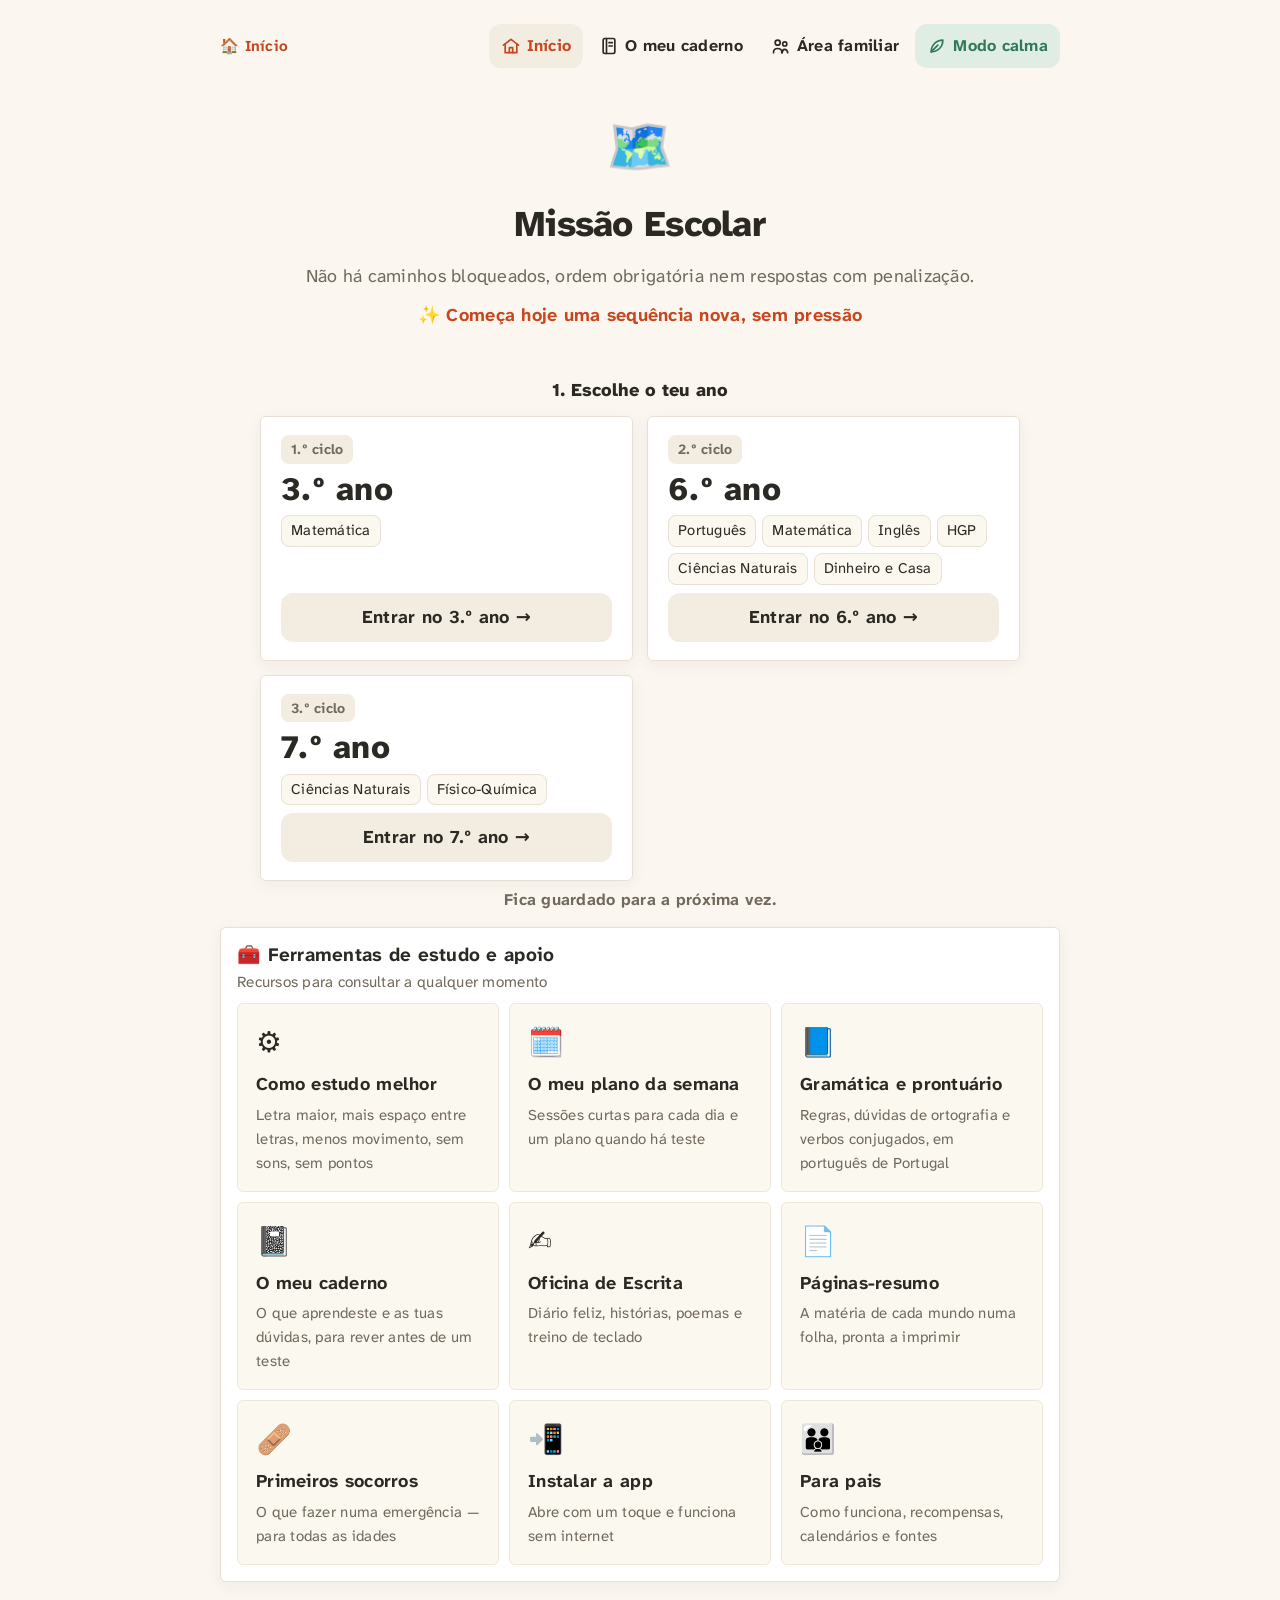
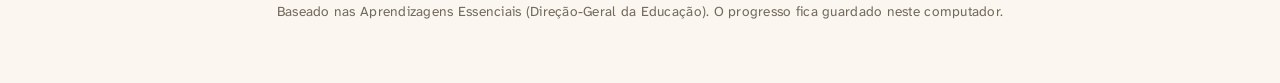
==== index.html @ f5c56372 "3.o ano: Matematica com 9 mundos (por tema, com as fichas do caderno) e a missao guiada Partes iguai" ====
<!doctype html>
<html lang="pt-PT">
<head>
<meta charset="utf-8">
<meta name="viewport" content="width=device-width,initial-scale=1,viewport-fit=cover">
<title>Missão Escolar</title>
<link rel="stylesheet" href="style.css?v=20261025-2128">
<link rel="manifest" href="manifest.webmanifest">
<meta name="theme-color" content="#C7461F">
<link rel="icon" href="icon.svg" type="image/svg+xml">
<link rel="icon" href="favicon-32.png" sizes="32x32" type="image/png">
<link rel="apple-touch-icon" href="apple-touch-icon.png">
<script src="prefs.js?v=20261025-2128"></script>
<script src="navegacao.js?v=20261025-2128"></script>
</head>
<body>

<div class="page">
  <div class="topbar">
    <p class="crumbs"><a href="index.html">🏠 Início</a></p>
    <nav class="top-nav" aria-label="Atalhos"><a href="caderno.html">📓 <span>O meu caderno</span></a><a href="pais.html">👪 <span>Área familiar</span></a><button type="button" class="top-calma" data-calma>🧘 <span>Modo calma</span></button></nav>
  </div>
  <header class="home-hero">
    <div class="home-logo" aria-hidden="true">🗺️</div>
    <h1>Missão Escolar</h1>
    <p>Não há caminhos bloqueados, ordem obrigatória nem respostas com penalização.</p>
    <p class="home-streak" id="home-streak"></p>
  </header>

  <!-- one screen at a time: home.js shows 1, 2 or 3 -->
  <div class="home-crumbs" id="home-crumbs" hidden></div>

  <section class="home-screen" data-screen="1">
    <a class="home-resume" id="home-resume" hidden></a>
    <h2 class="home-step">1. Escolhe o teu ano</h2>
    <div class="year-pick" id="year-pick"></div>
  </section>

  <section class="home-screen" data-screen="2" hidden>
    <h2 class="home-step">2. O que queres fazer agora?</h2>
    <div class="intent-grid" id="intent-grid" role="group" aria-label="O que queres fazer agora?"></div>
  </section>

  <section class="home-screen" data-screen="3" hidden>
    <div class="home-step-row">
      <h2 class="home-step">3. Escolhe a disciplina</h2>
      <button type="button" class="link-btn" id="show-soon" aria-expanded="false">Ver o que está em construção</button>
    </div>
    <div class="subject-grid" id="subject-grid"></div>
    <p class="soon-years" id="soon-years" hidden></p>
  </section>

  <section class="home-tools" id="home-tools">
    <details class="tools-fold" open><summary><span>🧰 Ferramentas de estudo e apoio</span><small>Recursos para consultar a qualquer momento</small></summary><div class="tools-grid">
    <button type="button" class="tool-card" onclick="MissaoPrefs.abrir()"><span aria-hidden="true">⚙️</span><b>Como estudo melhor</b><small>Letra maior, mais espaço entre letras, menos movimento, sem sons, sem pontos</small></button>
    <a class="tool-card" href="planeador.html"><span aria-hidden="true">🗓️</span><b>O meu plano da semana</b><small>Sessões curtas para cada dia e um plano quando há teste</small></a>
    <a class="tool-card" href="gramatica.html"><span aria-hidden="true">📘</span><b>Gramática e prontuário</b><small>Regras, dúvidas de ortografia e verbos conjugados, em português de Portugal</small></a>
    <a class="tool-card" href="caderno.html"><span aria-hidden="true">📓</span><b>O meu caderno</b><small>O que aprendeste e as tuas dúvidas, para rever antes de um teste</small></a>
    <a class="tool-card" href="escrita.html"><span aria-hidden="true">✍️</span><b>Oficina de Escrita</b><small>Diário feliz, histórias, poemas e treino de teclado</small></a>
    <a class="tool-card" href="resumo.html"><span aria-hidden="true">📄</span><b>Páginas-resumo</b><small>A matéria de cada mundo numa folha, pronta a imprimir</small></a>
    <a class="tool-card" href="6ano.html#cn/c9"><span aria-hidden="true">🩹</span><b>Primeiros socorros</b><small>O que fazer numa emergência — para todas as idades</small></a>
    <button type="button" class="tool-card" onclick="MissaoPrefs.instalar()"><span aria-hidden="true">📲</span><b>Instalar a app</b><small>Abre com um toque e funciona sem internet</small></button>
    <a class="tool-card" href="pais.html"><span aria-hidden="true">👪</span><b>Para pais</b><small>Como funciona, recompensas, calendários e fontes</small></a>
  </div></details>
  </section>

  <footer class="source">Baseado nas Aprendizagens Essenciais (Direção-Geral da Educação). O progresso fica guardado neste computador.</footer>
</div>

<script src="armazem.js?v=20261025-2128"></script>
<script src="data/portugues.js?v=20261025-2128"></script>
<script src="data/hgp.js?v=20261025-2128"></script>
<script src="data/matematica.js?v=20261025-2128"></script>
<script src="data/cn.js?v=20261025-2128"></script>
<script src="data/ingles.js?v=20261025-2128"></script>
<script src="data/financas.js?v=20261025-2128"></script>
<script src="data/cn7.js?v=20261025-2128"></script>
<script src="data/fq7.js?v=20261025-2128"></script>
<script src="data/matematica3.js?v=20261025-2128"></script>
<script src="shared.js?v=20261025-2128"></script>
<script src="animacoes.js?v=20261025-2128"></script>
<script src="animacoes-matematica.js?v=20261025-2128"></script>
<script src="animacoes-ciencias.js?v=20261025-2128"></script>
<script src="animacoes-ciencias-2.js?v=20261025-2128"></script>
<script src="animacoes-socorros.js?v=20261025-2128"></script>
<script src="animacoes-geologia.js?v=20261025-2128"></script>
<script src="animacoes-hgp-pt-ing.js?v=20261025-2128"></script>
<script src="animacoes-financas.js?v=20261025-2128"></script>
<script src="home.js?v=20261025-2128"></script>

</body>
</html>
---- style.css ----
@import url('https://fonts.googleapis.com/css2?family=Atkinson+Hyperlegible+Next:ital,wght@0,400;0,600;0,700;0,800;1,400&family=Lexend:wght@500;600;700;800&family=Atkinson+Hyperlegible:wght@400;700&display=swap');

  :root{
    --bg:#FBF7F0;
    --surface:#FFFFFF;
    --surface-2:#F2ECE1;
    --paper:#FBF8F0;
    --text:#2B2924;
    --text-muted:#71695C;
    --border:#E8E0D5;
    --border-soft:#EFE8DA;
    --shadow: 0 4px 16px rgba(45,40,37,0.05);
    --accent:#C7461F;
    /* one typeface for text and titles (calmer page): Atkinson Hyperlegible Next, Braille Institute */
    --f-tex:"Atkinson Hyperlegible Next", "Atkinson Hyperlegible", system-ui, sans-serif;
    --f-tit:"Atkinson Hyperlegible Next", "Atkinson Hyperlegible", system-ui, sans-serif;

    --m1:#A9762E; --m1-bg:#F7EFDD; --m1-bg-solid:#F1E4C7;
    --m2:#9A3B3B; --m2-bg:#F6E4E1; --m2-bg-solid:#EFD2CC;
    --m3:#2F63A0; --m3-bg:#E7F0F9; --m3-bg-solid:#DCE9F6;
    --m4:#2E7A56; --m4-bg:#E4F2EA; --m4-bg-solid:#D6ECE0;
    --m5:#544F45; --m5-bg:#EAE7DF; --m5-bg-solid:#DFDACE;
    --m6:#C22B5C; --m6-bg:#F9E3EC; --m6-bg-solid:#F3CBDD;
    --m7:#7F4C9C; --m7-bg:#F1E7F6; --m7-bg-solid:#E9D8F1;
    --m8:#3C7A73; --m8-bg:#E3EFEC; --m8-bg-solid:#D3E5E0;
    --m9:#66721C; --m9-bg:#F1F3DF; --m9-bg-solid:#E6EACB;

    color-scheme: light;
  }

  @media (prefers-color-scheme: dark){
    :root:not([data-theme="light"]){
      --bg:#1C1A17; --surface:#252220; --surface-2:#2E2B27; --paper:#292623;
      --text:#F1ECE2; --text-muted:#B4AB9C; --border:#3B372F; --border-soft:#332F29;
      --shadow: 0 1px 2px rgba(0,0,0,0.3), 0 6px 18px rgba(0,0,0,0.3);
      --accent:#E07A4D;
      --m1:#E0B972; --m1-bg:#332C1F; --m1-bg-solid:#413523;
      --m2:#E0958A; --m2-bg:#3A2622; --m2-bg-solid:#472E29;
      --m3:#7FAEE0; --m3-bg:#243040; --m3-bg-solid:#2B3B4F;
      --m4:#7FC79E; --m4-bg:#213328; --m4-bg-solid:#284030;
      --m5:#C9C3B4; --m5-bg:#2E2B26; --m5-bg-solid:#38342E;
      --m6:#E87FA6; --m6-bg:#3A2430; --m6-bg-solid:#472C3B;
      --m7:#CB9EE2; --m7-bg:#332639; --m7-bg-solid:#402E48;
      --m8:#7FC2B8; --m8-bg:#1F2E2B; --m8-bg-solid:#263B36;
      --m9:#C5D07A; --m9-bg:#2A2D1C; --m9-bg-solid:#343824;
      color-scheme: dark;
    }
  }
  :root[data-theme="dark"]{
    --bg:#1C1A17; --surface:#252220; --surface-2:#2E2B27; --paper:#292623;
    --text:#F1ECE2; --text-muted:#B4AB9C; --border:#3B372F; --border-soft:#332F29;
    --shadow: 0 1px 2px rgba(0,0,0,0.3), 0 6px 18px rgba(0,0,0,0.3);
    --accent:#E07A4D;
    --m1:#E0B972; --m1-bg:#332C1F; --m1-bg-solid:#413523;
    --m2:#E0958A; --m2-bg:#3A2622; --m2-bg-solid:#472E29;
    --m3:#7FAEE0; --m3-bg:#243040; --m3-bg-solid:#2B3B4F;
    --m4:#7FC79E; --m4-bg:#213328; --m4-bg-solid:#284030;
    --m5:#C9C3B4; --m5-bg:#2E2B26; --m5-bg-solid:#38342E;
    --m6:#E87FA6; --m6-bg:#3A2430; --m6-bg-solid:#472C3B;
    --m7:#CB9EE2; --m7-bg:#332639; --m7-bg-solid:#402E48;
    --m8:#7FC2B8; --m8-bg:#1F2E2B; --m8-bg-solid:#263B36;
    --m9:#C5D07A; --m9-bg:#2A2D1C; --m9-bg-solid:#343824;
    color-scheme: dark;
  }

  /* base text 18px, a little letter spacing, line height 1.6 (design «Caderno Vivo», Stitch) */
  html{ font-size:112.5%; }
  *{ box-sizing:border-box; }
  [hidden]{ display:none !important; }
  body{
    margin:0;
    background:var(--bg); color:var(--text);
    font-family:var(--f-tex); letter-spacing:0.015em; line-height:1.6;
    padding-inline:20px; padding-block:24px 60px;
    display:flex; justify-content:center;
  }
  .page{ width:100%; max-width:840px; }
  h1,h2,h3,.label{ font-family:var(--f-tit); text-wrap:balance; letter-spacing:0.005em; }
  button, input, select, textarea{ font-family:inherit; letter-spacing:inherit; }
  /* one visible focus ring everywhere (keyboard users) */
  :where(a, button, input, select, textarea, summary, [tabindex]):focus-visible{ outline:3px solid var(--accent); outline-offset:2px; }
  p{ line-height:1.6; max-width:65ch; }
  a{ color:inherit; }

  /* ---------- top bar ---------- */
  header.top{
    display:flex; flex-wrap:wrap; gap:14px 24px; align-items:flex-end;
    justify-content:space-between; margin-bottom:16px;
  }
  header.top h1{ font-size:clamp(1.5rem,1.15rem+1.5vw,2.1rem); font-weight:800; margin:0 0 4px; letter-spacing:-0.01em; }
  header.top .meta{ color:var(--text-muted); font-size:0.95rem; margin:0; }
  .top-actions{ display:flex; gap:10px; flex-wrap:wrap; align-items:center; }
  .top-actions .print-hint{ margin:0; }
  a.print-hint{ text-decoration:none; color:var(--accent); border-style:solid; }
  .sheet-link{
    font-family:var(--f-tit),sans-serif; font-size:0.78rem; font-weight:700; color:var(--wc);
    background:var(--surface); border:1px solid var(--wc); border-radius:999px; padding:4px 10px;
    white-space:nowrap; text-decoration:none;
  }
  .sheet-link:hover, .sheet-link:focus-visible{ background:var(--wc); color:#fff; }
  .print-hint{
    font-family:var(--f-tit), sans-serif; font-weight:600; font-size:0.82rem; color:var(--text-muted);
    border-radius:12px; padding:10px 14px; display:flex; align-items:center; gap:8px;
    white-space:nowrap; border:1px dashed var(--border); background:var(--surface);
  }

  /* ---------- child-facing how-to ---------- */
  .howto{
    background:var(--surface); border:1px solid var(--border-soft); border-radius:16px;
    padding:16px 18px; margin-bottom:16px; box-shadow:var(--shadow);
  }
  .howto h2{ font-size:1rem; margin:0 0 10px; }
  .howto ol{ margin:0; padding-left:1.2em; display:flex; flex-direction:column; gap:6px; }
  .howto li{ line-height:1.5; }


  /* ---------- subject tabs ---------- */
  .tabs{ display:flex; gap:8px; margin-bottom:18px; border-bottom:1px solid var(--border-soft); overflow-x:auto; overflow-y:hidden; }
  .tab-btn{ flex:none; white-space:nowrap; }
  .tab-btn{
    font-family:var(--f-tit),sans-serif; font-weight:700; font-size:0.95rem; cursor:pointer;
    padding:11px 18px; border:1px solid var(--border-soft); border-bottom:none;
    border-radius:14px 14px 0 0; background:var(--surface-2); color:var(--text-muted);
    margin-bottom:-1px; display:flex; align-items:center; gap:7px;
  }
  .tab-btn.active{ background:var(--surface); color:var(--text); box-shadow:0 -2px 0 var(--accent) inset; }
  .tab-btn:focus-visible{ outline:3px solid var(--accent); outline-offset:2px; }

  .subject-top{
    display:flex; justify-content:space-between; align-items:center; flex-wrap:wrap;
    gap:10px 16px; margin-bottom:18px;
  }
  .subject-caption{ color:var(--text-muted); font-size:0.95rem; margin:0; }
  .xp-pill{
    font-family:var(--f-tit), sans-serif; font-weight:700; font-size:0.92rem;
    border-radius:12px; padding:11px 16px; display:flex; align-items:center; gap:8px;
    white-space:nowrap; background:var(--accent); color:#FFF8F2; box-shadow:var(--shadow);
  }
  .xp-pill .n{ font-variant-numeric:tabular-nums; }

  /* ---------- trilha (path) ---------- */
  nav.path{
    display:flex; align-items:flex-start; gap:0; margin-bottom:26px;
    overflow-x:auto; padding:10px 4px 14px; -webkit-overflow-scrolling:touch;
  }
  .path-node{
    display:flex; flex-direction:column; align-items:center; gap:6px;
    text-decoration:none; flex:none; width:76px; position:relative;
  }
  .path-circle{
    width:52px; height:52px; border-radius:50%; display:flex; align-items:center; justify-content:center;
    font-size:1.3rem; border:2.5px solid var(--border); background:var(--surface); color:var(--text-muted);
    transition:transform .15s;
  }
  .path-node:hover .path-circle, .path-node:focus-visible .path-circle{ transform:scale(1.07); }
  .path-node:focus-visible{ outline:none; }
  .path-node:focus-visible .path-circle{ outline:3px solid var(--wc); outline-offset:2px; }
  .path-node.done .path-circle{ border-color:var(--wc); background:var(--wc); color:#fff; }
  .path-node.current .path-circle{
    border-color:var(--wc); background:var(--wc-bg); color:var(--wc);
    box-shadow:0 0 0 4px var(--wc-bg-solid, var(--wc-bg)); animation:path-pulse 1.8s ease-in-out infinite;
  }
  .path-node.upcoming .path-circle{ opacity:0.55; }
  .path-label{
    font-family:var(--f-tit),sans-serif; font-weight:700; font-size:0.68rem; color:var(--text-muted);
    text-align:center; white-space:nowrap;
  }
  .path-node.current .path-label{ color:var(--wc); }
  .path-node.done .path-label{ color:var(--text); }
  .path-connector{ flex:none; width:26px; height:2.5px; background:var(--border); margin-top:27px; }
  .path-connector.done{ background:var(--wc); }
  @keyframes path-pulse{
    0%,100%{ box-shadow:0 0 0 4px var(--wc-bg-solid, var(--wc-bg)); }
    50%{ box-shadow:0 0 0 8px transparent; }
  }
  @media (prefers-reduced-motion: reduce){ .path-node.current .path-circle{ animation:none; } }
  @media (max-width:480px){
    .path-circle{ width:44px; height:44px; font-size:1.1rem; }
    .path-label{ font-size:0.62rem; }
    .path-node{ width:62px; }
    .path-connector{ width:18px; margin-top:23px; }
  }

  /* ---------- world card ---------- */
  section.world{
    background:var(--surface); border:1px solid var(--border-soft); border-radius:20px;
    box-shadow:var(--shadow); margin-bottom:26px; overflow:hidden; scroll-margin-top:16px;
  }
  .world-head{
    background:var(--wc-bg); border-bottom:1px solid var(--border-soft);
    padding:16px 20px; display:flex; align-items:center; gap:14px; flex-wrap:wrap;
  }
  .world-head .icon{
    width:44px; height:44px; border-radius:13px; background:var(--surface);
    border:1.5px solid var(--wc); color:var(--wc); display:flex; align-items:center;
    justify-content:center; font-size:1.4rem; flex:none;
  }
  .world-head .titles{ flex:1; min-width:180px; }
  .world-head .eyebrow{
    font-family:var(--f-tit),sans-serif; font-weight:700; font-size:0.72rem; letter-spacing:0.06em;
    text-transform:uppercase; color:var(--wc); margin:0 0 2px;
  }
  .world-head h2{ font-size:1.2rem; margin:0; }
  .world-head .pages{
    font-family:var(--f-tit),sans-serif; font-size:0.78rem; font-weight:700; color:var(--text-muted);
    background:var(--surface); border:1px solid var(--border-soft); border-radius:999px; padding:4px 10px;
    white-space:nowrap;
  }
  .world-body{ padding:18px 20px 22px; display:flex; flex-direction:column; gap:18px; }
  .lead{ margin:0; color:var(--text-muted); font-size:0.96rem; }

  .subhead{
    font-family:var(--f-tit),sans-serif; font-weight:700; font-size:0.9rem; margin:0 0 10px;
    display:flex; align-items:center; gap:7px; color:var(--text);
  }

  /* missions */
  .missions{ display:flex; flex-direction:column; gap:8px; }
  .mission{
    display:grid; grid-template-columns:auto 1fr auto; gap:4px 12px; align-items:start;
    background:var(--wc-bg); border-radius:12px; padding:10px 12px;
  }
  .mission input[type=checkbox]{
    width:20px; height:20px; margin-top:2px; accent-color:var(--wc); flex:none; cursor:pointer;
  }
  .mission .mtitle{ font-family:var(--f-tit),sans-serif; font-weight:700; font-size:0.95rem; grid-column:2; }
  .mission .mtitle.done{ text-decoration:line-through; opacity:0.55; }
  .mission .mdetail{ grid-column:2; font-size:0.86rem; color:var(--text-muted); }
  .mission .mtask, .mission .msteps{ color:var(--text); }
  .mission .msteps{ margin:4px 0 0; padding-left:1.2em; display:flex; flex-direction:column; gap:3px; line-height:1.45; }
  .mission .mxp{
    grid-column:3; grid-row:1 / span 2; align-self:center; font-family:var(--f-tit),sans-serif;
    font-weight:700; font-size:0.78rem; color:var(--wc); background:var(--surface);
    border:1px solid var(--wc); border-radius:999px; padding:3px 9px; white-space:nowrap;
  }

  /* resumo (test-ready content) */
  .resumo{
    background:var(--paper); border:1px dashed var(--border); border-radius:14px; padding:14px 16px;
  }
  .resumo ul{ margin:0; padding-left:1.15em; display:flex; flex-direction:column; gap:8px; }
  .resumo li{ font-size:0.93rem; line-height:1.55; }
  .resumo b{ font-weight:700; }

  /* glossary */
  .glossario{ display:flex; flex-direction:column; gap:0; border-top:1px solid var(--border-soft); }
  .gterm{
    display:grid; grid-template-columns:minmax(120px,180px) 1fr; gap:4px 14px;
    padding:9px 2px; border-bottom:1px solid var(--border-soft); font-size:0.88rem;
  }
  .gterm dt{ font-family:var(--f-tit),sans-serif; font-weight:700; color:var(--wc); }
  .gterm dd{ margin:0; color:var(--text); }

  .boss{
    display:flex; align-items:center; gap:10px; font-size:0.88rem; color:var(--text-muted);
    border-top:1px solid var(--border-soft); padding-top:12px;
  }
  .boss b{ color:var(--text); }
  .wprogress{ font-family:var(--f-tit),sans-serif; font-size:0.78rem; font-weight:700; color:var(--wc); margin-left:auto; }

  /* ---------- completion badge ---------- */
  .complete-badge{
    display:none; align-items:center; gap:4px; font-family:var(--f-tit),sans-serif; font-weight:700;
    font-size:0.72rem; color:#fff; background:#3E8F5C; padding:4px 10px; border-radius:999px;
    white-space:nowrap; margin-left:auto;
  }
  section.world.complete .complete-badge{ display:inline-flex; }

  /* ---------- mission wheel ---------- */
  .subhead-row{ display:flex; align-items:center; justify-content:space-between; gap:10px; margin-bottom:10px; }
  .subhead-row .subhead{ margin:0; }
  .wheel-btn{
    font-family:var(--f-tit),sans-serif; font-weight:700; font-size:0.76rem; cursor:pointer;
    padding:6px 12px; border-radius:999px; border:1px solid var(--wc); color:var(--wc);
    background:var(--wc-bg); white-space:nowrap;
  }
  .wheel-btn:focus-visible{ outline:3px solid var(--wc); outline-offset:2px; }
  @keyframes pulse-pick{
    0%,100%{ box-shadow:0 0 0 0 var(--wc); }
    50%{ box-shadow:0 0 0 6px var(--wc-bg-solid, var(--wc-bg)); }
  }
  .mission.picked{ animation:pulse-pick 0.85s ease-in-out 2; }

  /* ---------- visual timeline ---------- */
  .timeline{ position:relative; padding-left:46px; display:flex; flex-direction:column; gap:18px; }
  .timeline::before{ content:""; position:absolute; left:16px; top:2px; bottom:2px; width:2px; background:var(--border); }
  .tl-item{ position:relative; }
  .tl-icon{
    position:absolute; left:-46px; top:-3px; width:32px; height:32px; border-radius:50%;
    background:var(--wc-bg); border:2px solid var(--wc); display:flex; align-items:center;
    justify-content:center; font-size:15px; box-shadow:0 0 0 4px var(--surface);
  }
  .tl-date{ font-family:var(--f-tit),sans-serif; font-weight:700; color:var(--wc); font-size:0.82rem; }
  .tl-text{ font-size:0.9rem; margin-top:2px; }

  /* ---------- route / circuit diagram ---------- */
  .route-fig{ margin:0; }
  .route-fig + .route-fig{ margin-top:14px; }
  .route-fig figcaption{
    font-family:var(--f-tit),sans-serif; font-weight:700; font-size:0.84rem; color:var(--wc); margin-bottom:4px;
  }
  .route-svg{ width:100%; height:auto; display:block; color:var(--text); }
  .route-svg text{ fill:currentColor; }

  /* ---------- modal / pop-up ---------- */
  .modal-overlay{
    position:fixed; inset:0; background:rgba(20,18,15,0.55); display:flex; align-items:center;
    justify-content:center; padding:20px; z-index:100; opacity:0; pointer-events:none; transition:opacity .2s;
  }
  .modal-overlay.open{ opacity:1; pointer-events:auto; }
  .modal-box{
    background:var(--surface); border-radius:18px; max-width:440px; width:100%; max-height:85vh;
    overflow-y:auto; padding:20px 22px 22px; box-shadow:var(--shadow); position:relative;
    transform:translateY(10px); transition:transform .2s;
  }
  .modal-overlay.open .modal-box{ transform:translateY(0); }
  .modal-close{
    position:absolute; top:12px; right:12px; width:32px; height:32px; border-radius:50%;
    border:1px solid var(--border-soft); background:var(--surface-2); color:var(--text);
    font-size:15px; cursor:pointer; display:flex; align-items:center; justify-content:center;
  }
  .modal-close:focus-visible{ outline:3px solid var(--accent); outline-offset:2px; }
  .modal-title{ font-family:var(--f-tit),sans-serif; font-weight:800; font-size:1.05rem; margin:0 0 12px; padding-right:30px; }
  .modal-body{ font-size:0.92rem; line-height:1.55; }
  .modal-body p{ margin:0 0 10px; }
  .modal-portrait{ width:104px; height:104px; border-radius:50%; display:block; margin:0 auto 12px; }
  .modal-bio-meta{ text-align:center; color:var(--text-muted); font-size:0.82rem; margin:-6px 0 12px; }
  .modal-map{ width:100%; height:auto; display:block; margin-bottom:10px; color:var(--text); }
  .modal-map text{ fill:currentColor; }
  .modal-acro-list{ display:flex; flex-direction:column; gap:8px; margin-top:6px; }
  .modal-acro-item{ background:var(--surface-2); border-radius:10px; padding:8px 10px; }
  .modal-acro-item b{ color:var(--accent); font-family:var(--f-tit),sans-serif; }

  /* ---------- visual poster / explainer ---------- */
  .poster-fig{
    margin:0 0 14px; padding:16px 14px 14px; border-radius:14px;
    border:1.5px solid var(--wc); background:var(--wc-bg);
  }
  .poster-fig figcaption{
    font-family:var(--f-tit),sans-serif; font-weight:700; font-size:0.92rem; color:var(--wc); margin-bottom:8px;
  }
  .poster-svg{ width:100%; height:auto; display:block; color:var(--text); }
  .poster-svg text{ fill:currentColor; }
  .wheel-pie{ max-width:280px; margin:0 auto; }
  .wheel-legend{ list-style:none; margin:12px 0 0; padding:0; display:flex; flex-direction:column; gap:7px; }
  .wheel-legend li{ display:flex; align-items:flex-start; gap:9px; font-size:0.85rem; line-height:1.4; }
  .wheel-legend .sw{ width:14px; height:14px; border-radius:4px; flex:none; margin-top:3px; }
  .wheel-legend b{ font-family:var(--f-tit),sans-serif; }
  .wheel-legend li.note{ font-size:0.78rem; opacity:0.75; margin-top:2px; }

  /* ---------- distribution bar ---------- */
  .dist-title{ font-family:var(--f-tit),sans-serif; font-weight:700; font-size:0.84rem; color:var(--wc); margin:0 0 8px; }
  .dist-bar{ display:flex; height:28px; border-radius:10px; overflow:hidden; border:1px solid var(--border-soft); }
  .dist-seg{
    display:flex; align-items:center; justify-content:center; font-family:var(--f-tit),sans-serif;
    font-weight:700; font-size:0.74rem; white-space:nowrap;
  }
  .dist-seg.accent{ background:var(--wc); color:#fff; }
  .dist-seg.muted{ background:var(--surface-2); color:var(--text-muted); }
  .dist-legend{ display:flex; gap:14px; flex-wrap:wrap; margin:8px 0 0; font-size:0.8rem; color:var(--text-muted); }
  .dist-legend .dot{ display:inline-block; width:9px; height:9px; border-radius:50%; margin-right:5px; vertical-align:middle; }

  /* ---------- member / grid list ---------- */
  .member-title{ font-family:var(--f-tit),sans-serif; font-weight:700; font-size:0.84rem; color:var(--wc); margin:0 0 8px; }
  .member-grid{ display:flex; flex-wrap:wrap; gap:8px; }
  .member-badge{
    display:flex; align-items:center; gap:6px; background:var(--wc-bg); border:1px solid var(--wc);
    border-radius:999px; padding:5px 11px; font-size:0.8rem; font-weight:600; color:var(--text);
    font-family:inherit;
  }
  .member-badge.clickable{ cursor:pointer; }
  .member-badge.clickable:hover{ background:var(--wc); color:#fff; }
  .member-badge.clickable:focus-visible{ outline:3px solid var(--wc); outline-offset:2px; }
  .member-badge .flag{ font-size:1rem; }

  /* ---------- flashcard glossary ---------- */
  .flashcards{ display:grid; grid-template-columns:repeat(auto-fill,minmax(150px,1fr)); gap:10px; }
  .fcard-inner{
    cursor:pointer; border-radius:12px; border:1px solid var(--wc); background:var(--wc-bg); color:var(--wc);
    display:flex; align-items:center; justify-content:center; text-align:center; gap:6px;
    min-height:64px; padding:14px 12px; font-family:var(--f-tit),sans-serif; font-weight:700;
    font-size:0.86rem; line-height:1.3; transition:background .15s, color .15s;
  }
  .fcard-inner:hover, .fcard-inner:focus-visible{ background:var(--wc); color:#fff; }
  .fcard-inner:focus-visible{ outline:3px solid var(--wc); outline-offset:3px; }
  .fcard-face.back{ display:none; }
  .fcard-hint{ font-size:0.68rem; color:var(--text-muted); margin:-6px 0 2px; }

  /* ---------- mini self-quiz ---------- */
  .quiz{ display:flex; flex-direction:column; gap:12px; }
  .qitem{ background:var(--surface-2); border:1px solid var(--border-soft); border-radius:14px; padding:14px 16px; }
  .qprompt{ font-family:var(--f-tit),sans-serif; font-weight:700; font-size:0.9rem; margin:0 0 10px; }
  .qoptions{ display:flex; flex-direction:column; gap:6px; }
  .qopt{
    text-align:left; font-family:"Atkinson Hyperlegible",sans-serif; font-size:0.87rem;
    padding:8px 12px; border-radius:10px; border:1px solid var(--border-soft);
    background:var(--surface); cursor:pointer; color:var(--text);
  }
  .qopt:focus-visible{ outline:3px solid var(--wc); outline-offset:2px; }
  .qopt.correct{ border-color:#3E8F5C; background:var(--wc-bg); font-weight:700; }
  .qopt.wrong{ border-color:var(--accent); opacity:0.7; }
  .qopt[disabled]{ cursor:default; }
  .qfeedback{ margin-top:8px; font-size:0.84rem; color:var(--text-muted); }

  /* ---------- toast ---------- */
  .toast{
    position:fixed; left:50%; bottom:24px; transform:translateX(-50%) translateY(16px); opacity:0;
    background:var(--accent); color:#FFF8F2; font-family:var(--f-tit),sans-serif; font-weight:700;
    padding:12px 20px; border-radius:999px; box-shadow:var(--shadow); transition:opacity .3s, transform .3s;
    z-index:50; pointer-events:none; white-space:nowrap;
  }
  .toast.show{ opacity:1; transform:translateX(-50%) translateY(0); }

  /* ---------- confetti ---------- */
  .confetti-piece{
    position:fixed; top:-10px; width:8px; height:14px; border-radius:2px; z-index:60;
    pointer-events:none; opacity:0.9; animation:confetti-fall 1.6s ease-in forwards;
  }
  @keyframes confetti-fall{
    0%{ transform:translateY(0) rotate(0deg); opacity:0.9; }
    100%{ transform:translateY(100vh) rotate(var(--rot,360deg)); opacity:0; }
  }
  @media (prefers-reduced-motion: reduce){ .confetti-piece{ animation:none !important; display:none; } }

  /* ---------- clickable resumo terms ---------- */
  .term-toggle{
    cursor:pointer; text-decoration:underline dotted; text-underline-offset:3px; border-radius:4px;
  }
  .term-toggle:hover, .term-toggle:focus-visible{ background:var(--wc-bg); outline:none; }
  .term-def{
    list-style:none; background:var(--wc-bg); border-left:3px solid var(--wc);
    padding:8px 10px; border-radius:0 8px 8px 0; font-size:0.85rem; margin-top:-2px; display:none;
  }
  .term-def.open{ display:block; }

  /* ---------- listen (speech) button ---------- */
  .listen-btn{
    align-self:flex-start; font-family:var(--f-tit),sans-serif; font-weight:700; font-size:0.78rem;
    cursor:pointer; padding:7px 14px; border-radius:999px; border:1px solid var(--wc);
    color:var(--wc); background:var(--wc-bg);
  }
  .listen-btn:focus-visible{ outline:3px solid var(--wc); outline-offset:2px; }

  /* ---------- progress bars ---------- */
  .progress-bar{
    position:relative; height:14px; border-radius:999px; background:var(--surface-2);
    border:1px solid var(--border-soft); overflow:hidden;
  }
  .progress-bar .fill{ height:100%; width:0%; background:var(--accent); border-radius:999px; transition:width .4s ease; }
  .progress-bar.small{ height:8px; margin:2px 0 0; }
  .progress-label{ font-family:var(--f-tit),sans-serif; font-weight:700; font-size:0.78rem; color:var(--text-muted); margin:6px 0 0; }
  .subject-progress{ margin-bottom:20px; }

  /* ---------- compare panel ---------- */
  .compare{ display:grid; grid-template-columns:1fr auto 1fr; gap:12px; align-items:stretch; }
  .compare-col{
    background:var(--wc-bg); border:1px solid var(--wc); border-radius:14px;
    padding:14px 16px; display:flex; flex-direction:column; gap:8px;
  }
  .compare-col h3{ font-family:var(--f-tit),sans-serif; font-weight:700; font-size:0.92rem; margin:0; color:var(--wc); }
  .compare-col ul{ margin:0; padding-left:1.1em; display:flex; flex-direction:column; gap:6px; font-size:0.87rem; }
  .compare-vs{
    align-self:center; font-family:var(--f-tit),sans-serif; font-weight:800; font-size:0.8rem;
    color:var(--text-muted); background:var(--surface-2); border-radius:999px; padding:6px 9px;
  }
  @media (max-width:480px){
    .compare{ grid-template-columns:1fr; }
    .compare-vs{ justify-self:center; }
  }

  /* ---------- final review ---------- */
  .review-score{ font-family:var(--f-tit),sans-serif; font-weight:700; color:var(--accent); margin:0 0 12px; }

  /* ---------- today panel ---------- */
  section.today{
    background:var(--surface); border:1px solid var(--border-soft); border-radius:16px;
    padding:16px 18px; margin-bottom:16px; box-shadow:var(--shadow);
    display:flex; flex-direction:column; gap:8px;
  }
  .today-title{ font-family:var(--f-tit),sans-serif; font-weight:800; font-size:1.05rem; margin:0; }
  .today-streak{
    font-family:var(--f-tit),sans-serif; font-weight:700; font-size:0.86rem; margin:0;
    color:var(--accent); display:flex; align-items:center; gap:4px;
  }
  .today-streak-off{ color:var(--text-muted); font-weight:600; }
  .today-stats{ font-family:var(--f-tit),sans-serif; font-weight:700; font-size:0.85rem; color:var(--text-muted); margin:0; }
  .today-suggestion{ font-size:0.92rem; margin:0; }
  .today-suggestion b{ color:var(--accent); }

  /* rewards + calendar */
  section.info{
    background:var(--surface); border:1px solid var(--border-soft); border-radius:18px;
    padding:18px 20px; margin-bottom:20px; box-shadow:var(--shadow);
  }
  section.info h2{ font-size:1.05rem; margin:0 0 12px; display:flex; align-items:center; gap:8px; }
  table.simple{ border-collapse:collapse; width:100%; font-size:0.88rem; }
  table.simple th, table.simple td{ text-align:left; padding:7px 8px; border-bottom:1px solid var(--border-soft); }
  table.simple th{ font-family:var(--f-tit),sans-serif; color:var(--text-muted); font-weight:700; font-size:0.78rem; text-transform:uppercase; letter-spacing:0.03em; }

  .note{ background:var(--surface-2); border:1px solid var(--border-soft); border-radius:14px; padding:12px 16px; font-size:0.88rem; color:var(--text-muted); margin-bottom:22px; }

  /* ---------- external resource links ---------- */
  .res-grid{ display:flex; flex-direction:column; gap:8px; margin-top:6px; }
  .res-card{
    display:flex; align-items:flex-start; gap:10px; padding:10px 12px; border-radius:12px;
    border:1px solid var(--wc); background:var(--wc-bg); text-decoration:none; color:var(--text);
  }
  .res-card:hover, .res-card:focus-visible{ background:var(--wc); color:#fff; }
  .res-card:focus-visible{ outline:3px solid var(--wc); outline-offset:2px; }
  .res-icon{ font-size:1.3rem; flex:none; line-height:1.3; }
  .res-text{ font-size:0.87rem; line-height:1.4; }
  .res-text b{ font-family:var(--f-tit),sans-serif; }
  .res-text .res-site{ font-size:0.76rem; opacity:0.75; display:block; margin-top:2px; }
  .res-note{ font-size:0.78rem; color:var(--text-muted); margin:4px 0 0; }

  /* ---------- home page ---------- */
  .home-hero{ text-align:center; padding:26px 10px 18px; }
  .home-logo{ font-size:3rem; margin-bottom:6px; }
  .home-hero h1{ font-size:clamp(1.9rem,1.4rem+2.5vw,2.8rem); font-weight:800; margin:0 0 8px; letter-spacing:-0.02em; }
  .home-hero p{ margin:0 auto 6px; color:var(--text-muted); }
  .home-streak{ font-family:var(--f-tit),sans-serif; font-weight:700; color:var(--accent) !important; margin-top:10px !important; }
  .year-tabs{ display:flex; justify-content:center; gap:10px; margin:6px 0 20px; }
  .year-tab{
    font-family:var(--f-tit),sans-serif; font-weight:800; font-size:1.05rem; cursor:pointer;
    padding:12px 28px; border-radius:14px; border:2px solid var(--border); background:var(--surface); color:var(--text-muted);
  }
  .year-tab.active{ background:var(--accent); border-color:var(--accent); color:#FFF8F2; }
  .year-tab:focus-visible{ outline:3px solid var(--accent); outline-offset:2px; }
  .year-caption{ text-align:center; color:var(--text-muted); margin:0 auto 14px; font-family:var(--f-tit),sans-serif; font-weight:700; font-size:0.9rem; }
  .subject-grid{ display:grid; grid-template-columns:repeat(auto-fill,minmax(190px,1fr)); gap:12px; margin-bottom:26px; }
  .subject-card{
    display:flex; flex-direction:column; gap:4px; padding:16px; border-radius:18px; text-decoration:none; color:var(--text);
    background:var(--surface); border:2px solid var(--wc, var(--border)); box-shadow:var(--shadow); transition:transform .15s;
  }
  .subject-card:hover{ transform:translateY(-3px); }
  .subject-card:focus-visible{ outline:3px solid var(--wc, var(--accent)); outline-offset:3px; }
  .subject-card b{ font-family:var(--f-tit),sans-serif; font-size:1.05rem; }
  .subject-card small{ color:var(--text-muted); font-size:0.8rem; }
  .subject-icon{ font-size:2rem; width:52px; height:52px; display:flex; align-items:center; justify-content:center; border-radius:14px; background:var(--wc-bg, var(--surface-2)); margin-bottom:4px; }
  .mini-bar{ display:block; height:7px; border-radius:999px; background:var(--surface-2); overflow:hidden; margin-top:6px; }
  .mini-bar span{ display:block; height:100%; background:var(--wc, var(--accent)); border-radius:999px; }
  .subject-done{ font-family:var(--f-tit),sans-serif; font-weight:700; color:var(--wc) !important; }
  .subject-card.soon{ border-style:dashed; border-color:var(--border); background:var(--surface-2); box-shadow:none; opacity:0.75; cursor:default; }
  .subject-card.soon:hover{ transform:none; }
  /* home: choose a goal (intent), then the year, then the subject */
  .home-step{ font-family:var(--f-tit),sans-serif; font-weight:800; font-size:1rem; text-align:center; margin:22px 0 12px; }
  .home-step-row{ display:flex; align-items:baseline; justify-content:space-between; gap:8px 12px; flex-wrap:wrap; }
  .home-step-row .home-step{ text-align:left; }
  .link-btn{ font:inherit; font-family:var(--f-tit),sans-serif; font-weight:700; font-size:0.85rem; background:none; border:none; padding:4px 2px; color:var(--text-muted); text-decoration:underline; cursor:pointer; }
  .link-btn:focus-visible{ outline:3px solid var(--accent); outline-offset:2px; border-radius:6px; }
  .intent-grid{ display:grid; grid-template-columns:repeat(auto-fit,minmax(210px,1fr)); gap:12px; }
  .intent-card{ display:flex; flex-direction:column; gap:6px; text-align:left; font:inherit; color:var(--text); cursor:pointer; padding:16px 18px; border-radius:18px; border:2px solid var(--border); background:var(--surface); }
  .intent-card b{ font-family:var(--f-tit),sans-serif; font-size:1.05rem; }
  .intent-icon{ font-size:1.8rem; }
  .intent-sub{ font-family:var(--f-tit),sans-serif; font-weight:700; font-size:0.82rem; color:var(--text-muted); }
  .intent-card small{ color:var(--text-muted); font-size:0.84rem; line-height:1.45; }
  .intent-card.on{ border-color:var(--accent); background:var(--surface-2); box-shadow:var(--shadow); }
  .intent-card.on .intent-sub{ color:var(--accent); }
  .intent-card:focus-visible{ outline:3px solid var(--accent); outline-offset:3px; }
  @media (max-width:560px){
    .intent-grid{ grid-template-columns:1fr; gap:8px; }
    .intent-card{ display:grid; grid-template-columns:auto 1fr; column-gap:12px; align-items:center; padding:12px 14px; }
    .intent-icon{ grid-row:1 / span 2; font-size:1.6rem; }
    .intent-card small{ display:none; }
  }
  /* home: one screen at a time, with a way back */
  .home-crumbs{ display:flex; align-items:center; gap:12px; flex-wrap:wrap; margin:0 0 6px; font-family:var(--f-tit),sans-serif; font-size:0.92rem; }
  .ghost-btn{ font:inherit; font-weight:700; cursor:pointer; padding:7px 14px; border-radius:999px; border:1.5px solid var(--border); background:var(--surface); color:var(--text); }
  .ghost-btn:focus-visible{ outline:3px solid var(--accent); outline-offset:2px; }
  .year-pick .year-tabs{ margin-bottom:6px; }
  .year-chosen{ text-align:center; margin:0; font-family:var(--f-tit),sans-serif; font-size:1.05rem; }
  .home-resume{
    display:flex; align-items:center; justify-content:space-between; gap:12px 18px; flex-wrap:wrap; text-decoration:none; color:var(--text);
    padding:14px 18px; margin:4px 0 6px; border-radius:16px; border:2px solid var(--m4); background:var(--m4-bg); box-shadow:var(--shadow);
  }
  .home-resume b{ display:block; font-family:var(--f-tit),sans-serif; }
  .home-resume small{ display:block; color:var(--text-muted); margin-top:2px; }
  .home-resume .go{ font-family:var(--f-tit),sans-serif; font-weight:700; color:var(--m4); white-space:nowrap; }
  .home-resume:focus-visible{ outline:3px solid var(--m4); outline-offset:3px; }
  .subject-go{ font-family:var(--f-tit),sans-serif; font-weight:700; font-size:0.82rem; margin-top:6px; color:var(--text); }
  .soon-years{ text-align:center; color:var(--text-muted); margin:-10px auto 22px; font-size:0.92rem; }

  .home-tools{ display:grid; grid-template-columns:repeat(auto-fit,minmax(240px,1fr)); gap:12px; margin-bottom:20px; }
  .tool-card{
    display:flex; flex-direction:column; gap:4px; padding:16px 18px; border-radius:16px; text-decoration:none; color:var(--text);
    background:var(--surface); border:1px solid var(--border-soft); box-shadow:var(--shadow);
  }
  .tool-card span{ font-size:1.6rem; }
  .tool-card b{ font-family:var(--f-tit),sans-serif; }
  .tool-card small{ color:var(--text-muted); }
  .tool-card:hover{ border-color:var(--accent); }

  /* ---------- views inside a subject (Mundos | Arena / Oficina) ---------- */
  .subtabs{ display:flex; gap:8px; flex-wrap:wrap; margin:0 0 18px; padding:5px; border-radius:16px; background:var(--surface-2); }
  .subtab{
    flex:1; min-width:150px; font-family:var(--f-tit),sans-serif; font-weight:800; font-size:0.95rem; cursor:pointer;
    padding:11px 14px; border-radius:12px; border:none; background:transparent; color:var(--text-muted);
  }
  .subtab.active{ background:var(--surface); color:var(--accent); box-shadow:var(--shadow); }
  .subtab:focus-visible{ outline:3px solid var(--accent); outline-offset:2px; }
  .ws-head{ display:flex; align-items:flex-start; justify-content:space-between; gap:12px; flex-wrap:wrap; margin-bottom:12px; }
  .ws-head h2{ margin:0 0 4px; font-size:1.4rem; }
  .ws-head p{ margin:0; color:var(--text-muted); }
  .ws-tabs{ margin-top:4px; }

  /* ---------- animation buttons (🎬) ---------- */
  .anim-btn{
    font-family:var(--f-tit),sans-serif; font-weight:700; font-size:0.84rem; cursor:pointer;
    padding:8px 14px; border-radius:999px; border:1.5px dashed var(--wc); background:var(--surface); color:var(--wc);
  }
  .anim-btn:hover{ background:var(--wc-bg); }
  .anim-btn.active{ background:var(--wc); color:#fff; border-style:solid; }
  .anim-btn:focus-visible{ outline:3px solid var(--wc); outline-offset:2px; }
  .anim-wrap{ background:var(--wc-bg); border-radius:16px; padding:12px 14px; }
  .anim-wrap .subhead{ margin:0 0 8px; }
  .anim-row{ display:flex; flex-wrap:wrap; gap:8px; }
  .subject-inside{ display:flex; flex-wrap:wrap; gap:4px; margin-top:6px; }
  .subject-inside i{ font-style:normal; font-family:var(--f-tit),sans-serif; font-weight:700; font-size:0.7rem; padding:2px 8px; border-radius:999px; background:var(--wc-bg); color:var(--wc); }
  .ar-anim{
    display:block; margin-top:10px; font-family:var(--f-tit),sans-serif; font-weight:700; font-size:0.85rem; cursor:pointer;
    padding:8px 14px; border-radius:12px; border:1.5px dashed var(--wc, var(--accent)); background:var(--surface); color:var(--text);
  }

  /* ---------- links to the Arena de Matemática ---------- */
  .arena-btn{
    font-family:var(--f-tit),sans-serif; font-weight:800; font-size:0.84rem; text-decoration:none;
    padding:8px 14px; border-radius:999px; background:var(--accent); color:#FFF8F2; border:1.5px solid var(--accent);
  }
  .arena-btn small{ font-weight:600; opacity:0.9; }
  .arena-btn:focus-visible{ outline:3px solid var(--accent); outline-offset:2px; }
  .arena-banner{
    display:flex; align-items:center; gap:14px; text-decoration:none; color:var(--text); margin-bottom:16px;
    background:var(--surface); border:2px solid var(--accent); border-radius:16px; padding:14px 16px; box-shadow:var(--shadow);
  }
  .arena-banner > span:first-child{ font-size:2rem; }
  .arena-banner > span:last-child{ margin-left:auto; font-size:1.4rem; color:var(--accent); }
  .arena-banner b{ display:block; font-family:var(--f-tit),sans-serif; color:var(--accent); }
  .arena-banner small{ color:var(--text-muted); }
  .arena-banner:hover{ background:var(--paper); }

  /* ---------- breadcrumb ---------- */
  .crumbs{ margin:0 0 6px; font-family:var(--f-tit),sans-serif; font-weight:700; font-size:0.84rem; color:var(--text-muted); }
  .crumbs a{ color:var(--accent); text-decoration:none; }
  .crumbs a:hover{ text-decoration:underline; }

  /* ---------- summary-sheet buttons at the end of each world / subject ---------- */
  .sheet-end{
    display:block; text-align:center; text-decoration:none; font-family:var(--f-tit),sans-serif; font-weight:800;
    font-size:0.95rem; padding:13px 16px; border-radius:14px; background:var(--wc, var(--accent)); color:#fff;
    box-shadow:var(--shadow);
  }
  .sheet-end small{ display:block; font-weight:600; font-size:0.78rem; opacity:0.9; margin-top:2px; }
  .sheet-end:hover{ filter:brightness(1.08); }
  .sheet-end:focus-visible{ outline:3px solid var(--wc, var(--accent)); outline-offset:3px; }
  .subject-end{
    background:var(--surface); border:2px dashed var(--accent); border-radius:18px; padding:16px 18px;
    margin:0 0 26px; text-align:center;
  }
  .subject-end p{ margin:0 auto 10px; font-family:var(--f-tit),sans-serif; font-weight:800; }
  .subject-end .sheet-end{ --wc:var(--accent); max-width:520px; margin:0 auto; }

  /* ---------- Modo Desafio ---------- */
  .challenge-btn{
    width:100%; text-align:left; cursor:pointer; margin-bottom:16px;
    font-family:var(--f-tit),sans-serif; font-weight:800; font-size:0.95rem;
    padding:12px 16px; border-radius:14px; border:2px dashed var(--accent);
    background:var(--surface); color:var(--accent);
  }
  .challenge-btn small{ font-weight:600; font-size:0.8rem; opacity:0.85; }
  .challenge-btn.on{ border-style:solid; background:var(--accent); color:#FFF8F2; }
  .challenge-btn:focus-visible{ outline:3px solid var(--accent); outline-offset:2px; }

  /* ---------- Portal Explorador + Sabias que ---------- */
  .world-tools{ display:flex; gap:8px; flex-wrap:wrap; }
  .portal-btn, .curio-btn{
    font-family:var(--f-tit),sans-serif; font-weight:700; font-size:0.84rem; cursor:pointer;
    padding:8px 14px; border-radius:999px; border:1.5px solid var(--wc);
  }
  .portal-btn{ background:var(--wc); color:#fff; }
  .portal-btn small{ font-weight:600; opacity:0.9; }
  .curio-btn{ background:var(--wc-bg); color:var(--wc); }
  .portal-btn:focus-visible, .curio-btn:focus-visible{ outline:3px solid var(--wc); outline-offset:2px; }
  .portal-next{ background:var(--surface-2); border-radius:12px; padding:10px 12px; }
  .portal-sub{ font-family:var(--f-tit),sans-serif; font-weight:700; font-size:0.88rem; margin:14px 0 6px !important; }
  .portal-qs{ margin:0; padding-left:1.15em; display:flex; flex-direction:column; gap:5px; font-size:0.88rem; }
  .portal-link{ --wc:var(--accent); --wc-bg:var(--surface-2); }
  .curio-text{ font-size:0.95rem; }
  .curio-src{ font-size:0.78rem; color:var(--text-muted); }

  /* little card after ticking a mission — sits in a corner, never blocks */
  .curio-card{
    position:fixed; left:16px; bottom:16px; z-index:55; width:min(340px, calc(100vw - 32px));
    background:var(--surface); border:2px solid var(--wc, var(--accent)); border-radius:16px;
    box-shadow:var(--shadow); padding:12px 14px; transform:translateY(20px); opacity:0;
    pointer-events:none; transition:opacity .3s, transform .3s;
  }
  .curio-card.show{ opacity:1; transform:translateY(0); pointer-events:auto; }
  .curio-card p{ margin:0 0 6px; font-size:0.86rem; }
  .curio-card .curio-title{ font-family:var(--f-tit),sans-serif; font-weight:800; color:var(--wc, var(--accent)); }
  .curio-card .curio-src{ font-size:0.72rem; }
  .curio-actions{ display:flex; gap:8px; justify-content:flex-end; }
  .curio-actions button{
    font-family:var(--f-tit),sans-serif; font-weight:700; font-size:0.74rem; cursor:pointer;
    border-radius:999px; padding:5px 11px; border:1px solid var(--border); background:var(--surface-2); color:var(--text);
  }
  @media (prefers-reduced-motion: reduce){ .curio-card{ transition:none; } }

  footer.source{ font-size:0.76rem; color:var(--text-muted); text-align:center; margin-top:10px; line-height:1.5; }

  @media (max-width:480px){
    body{ padding-inline:14px; }
    header.top{ align-items:stretch; }
    .gterm{ grid-template-columns:1fr; }
    .mission{ grid-template-columns:auto 1fr; }
    .mission .mxp{ grid-column:2; grid-row:auto; justify-self:start; margin-top:4px; }
    .tab-btn{ flex:1; justify-content:center; padding:10px 8px; font-size:0.85rem; }
  }

  @media print{
    @page{ size:portrait; margin:12mm; }
    body{ padding:0; background:#fff; }
    *{ -webkit-print-color-adjust:exact; print-color-adjust:exact; color-adjust:exact; }
    .top-actions, .arena-btn, .arena-banner, .anim-wrap, .sheet-link, .sheet-end, .subject-end, .crumbs, .challenge-btn, .world-tools, .curio-card, nav.path, .tabs, .wheel-btn, .toast, .listen-btn, .confetti-piece, section.today, .modal-overlay{ display:none !important; }
    header.top{ margin-bottom:10px; }
    section.world{ box-shadow:none; break-before:page; border-color:#ccc; }
    section.world:first-of-type{ break-before:auto; }
    section.info{ box-shadow:none; break-inside:avoid; }
    .howto{ box-shadow:none; }

    /* flashcards: show term + definition stacked on paper, no pop-up needed */
    .fcard-inner{
      flex-direction:column; align-items:flex-start; text-align:left; border-color:#ccc;
      background:#fff; color:#000; min-height:auto; padding:8px 10px;
    }
    .fcard-face{ display:block !important; break-inside:avoid; }
    .fcard-face.back{ font-weight:400; font-size:0.78rem; color:#333; margin-top:2px; }
    .fcard-hint{ display:none; }

    /* quiz: always reveal the correct option on paper, as an answer key */
    .qopt{ break-inside:avoid; }
    .qopt[data-correct="true"]{ border-color:#3E8F5C; font-weight:700; }
    .qopt[data-correct="true"]::after{ content:" ✓ (resposta certa)"; font-weight:700; }
    .qfeedback{ display:none; }

    /* clickable terms: always show the definition inline on paper */
    .term-toggle{ text-decoration:none; }
    .term-def{ display:block !important; break-inside:avoid; }

    .compare{ break-inside:avoid; }
    .route-fig, .dist-bar, .member-grid, .poster-fig{ break-inside:avoid; }
    /* on paper, the parts of Aprender and every worked example are shown, without the buttons */
    .aprender-sec[hidden], .poster-fig[hidden]{ display:block !important; }
    .aprender-tabs, .ex-nav, .sec-next{ display:none !important; }
  }

  /* =====================================================================
     Calmer layout (6.º ano): light top · world map · one world at a time
     with 3 stages · one quiz question at a time
     ===================================================================== */
  .muted{ color:var(--text-muted); font-weight:400; font-size:0.82em; }
  .sec-title{ font-family:var(--f-tit),sans-serif; font-weight:800; font-size:1rem; margin:0; }

  /* top bar + one-line strip */
  .topbar{ display:flex; align-items:center; gap:8px; flex-wrap:wrap; margin-bottom:10px; }
  .topbar .crumbs{ margin:0; flex:1; min-width:140px; }
  .ghost{ display:inline-flex; align-items:center; gap:4px; font-family:var(--f-tit),sans-serif; font-weight:700; font-size:0.8rem; padding:7px 12px; border-radius:999px; border:1px solid var(--border); background:var(--surface); color:var(--text); cursor:pointer; text-decoration:none; line-height:1.2; }
  .ghost:hover{ border-color:var(--wc, var(--accent)); }
  .ghost:focus-visible{ outline:3px solid var(--wc, var(--accent)); outline-offset:2px; }
  .strip{ display:flex; align-items:center; gap:10px 14px; flex-wrap:wrap; background:var(--surface); border:1px solid var(--border-soft); border-radius:14px; padding:10px 14px; margin-bottom:14px; box-shadow:var(--shadow); font-size:0.88rem; }
  .strip b{ font-family:var(--f-tit),sans-serif; }
  .strip .mini{ flex:1; min-width:90px; height:8px; border-radius:999px; background:var(--surface-2); overflow:hidden; }
  .strip .mini span{ display:block; height:100%; background:var(--accent); border-radius:999px; }
  .strip a{ color:var(--accent); font-weight:700; font-family:var(--f-tit),sans-serif; text-decoration:none; }
  .strip a:hover{ text-decoration:underline; }
  .help-list{ margin:0; padding-left:1.2em; display:flex; flex-direction:column; gap:8px; line-height:1.5; }

  /* world map */
  .map-head{ display:flex; align-items:center; justify-content:space-between; gap:10px; flex-wrap:wrap; margin-bottom:10px; }
  .map{ display:grid; grid-template-columns:repeat(auto-fill,minmax(170px,1fr)); gap:10px; margin-bottom:20px; }
  .tile{ --wc:var(--accent); --wc-bg:var(--surface-2); text-align:left; text-decoration:none; color:var(--text); background:var(--surface); border:2px solid var(--wc); border-radius:16px; padding:12px; display:flex; flex-direction:column; gap:3px; box-shadow:var(--shadow); transition:transform .15s; }
  .tile:hover{ transform:translateY(-2px); }
  .tile:focus-visible{ outline:3px solid var(--wc); outline-offset:3px; }
  .tile .ic{ font-size:1.5rem; width:44px; height:44px; border-radius:12px; display:flex; align-items:center; justify-content:center; background:var(--wc-bg); color:var(--wc); font-weight:800; margin-bottom:4px; }
  .tile small{ color:var(--text-muted); font-size:0.75rem; font-family:var(--f-tit),sans-serif; font-weight:700; }
  .tile b{ font-family:var(--f-tit),sans-serif; font-size:0.95rem; line-height:1.25; }
  .tile .st{ font-family:var(--f-tit),sans-serif; font-weight:700; font-size:0.72rem; color:var(--wc); margin-top:auto; padding-top:4px; }
  .tile.done{ background:var(--wc-bg); }
  .tile.done .ic{ background:var(--wc); color:#fff; }
  .tile.next{ outline:3px solid var(--accent); outline-offset:2px; }
  /* goal bar above each subject map: the goal decides where a world opens, never which worlds are open */
  .map-goal{ display:flex; align-items:center; gap:10px; flex-wrap:wrap; margin:0 0 12px; padding:8px 12px; border-radius:12px; background:var(--surface-2); font-size:0.88rem; }
  .map-goal .gi{ font-size:1.2rem; }
  .map-goal b{ font-family:var(--f-tit),sans-serif; }
  .map-goal span:nth-child(2){ flex:1; min-width:200px; }
  /* inside a world: every theme one tap away */
  .wjump{ display:flex; flex-wrap:wrap; align-items:center; gap:6px; margin:0 0 12px; }
  .wjump-t{ font-family:var(--f-tit),sans-serif; font-weight:700; font-size:0.82rem; color:var(--text-muted); margin-right:2px; }
  .wjump .wj{ display:inline-flex; align-items:center; gap:4px; min-height:36px; padding:4px 10px; border-radius:999px; border:1.5px solid var(--border); background:var(--surface); color:var(--text); text-decoration:none; font-family:var(--f-tit),sans-serif; font-weight:700; font-size:0.82rem; }
  .wjump .wj:hover{ border-color:var(--wc, var(--accent)); }
  .wjump .wj.on{ border-color:var(--wc, var(--accent)); background:var(--wc-bg, var(--surface-2)); box-shadow:0 0 0 1px var(--wc, var(--accent)) inset; }
  .wjump .wj:focus-visible{ outline:3px solid var(--accent); outline-offset:2px; }
  .tile.review{ border-style:dashed; }
  @media (prefers-reduced-motion: reduce){ .tile{ transition:none; } .tile:hover{ transform:none; } }

  /* one open world */
  .wopen{ margin-bottom:24px; scroll-margin-top:12px; }
  .wtop{ display:flex; align-items:center; gap:10px; flex-wrap:wrap; background:var(--wc-bg); border:1px solid var(--border-soft); border-radius:18px 18px 0 0; padding:12px 16px; }
  .wtop .ic{ font-size:1.4rem; width:44px; height:44px; border-radius:12px; background:var(--surface); border:1.5px solid var(--wc); display:flex; align-items:center; justify-content:center; flex:none; }
  .wtop h2{ margin:0; font-size:1.15rem; }
  .wtop .eb{ margin:0; font-family:var(--f-tit),sans-serif; font-weight:700; font-size:0.7rem; letter-spacing:.06em; text-transform:uppercase; color:var(--wc); }
  .wtop .grow{ flex:1; min-width:160px; }
  .wprog{ font-family:var(--f-tit),sans-serif; font-weight:800; font-size:0.8rem; color:var(--wc); background:var(--surface); border:1px solid var(--border-soft); border-radius:999px; padding:5px 10px; white-space:nowrap; }
  .tools{ display:flex; gap:6px; }
  .tool{ width:40px; height:40px; border-radius:12px; border:1px solid var(--border); background:var(--surface); cursor:pointer; font-size:1.05rem; display:inline-flex; align-items:center; justify-content:center; text-decoration:none; color:var(--text); }
  .tool:hover{ border-color:var(--wc); }
  .tool:focus-visible{ outline:3px solid var(--wc); outline-offset:2px; }
  .wcard{ background:var(--surface); border:1px solid var(--border-soft); border-top:none; border-radius:0 0 18px 18px; box-shadow:var(--shadow); padding:14px 16px 16px; }

  /* the 3 stages */
  .stages{ display:grid; grid-template-columns:repeat(3,1fr); gap:6px; margin-bottom:16px; }
  .stage{ font-family:var(--f-tit),sans-serif; font-weight:800; font-size:0.9rem; cursor:pointer; padding:10px 6px; border-radius:12px; border:2px solid var(--border-soft); background:var(--surface-2); color:var(--text-muted); display:flex; align-items:center; justify-content:center; gap:6px; }
  .stage .n{ width:22px; height:22px; border-radius:50%; background:var(--border); color:var(--text); display:inline-flex; align-items:center; justify-content:center; font-size:0.75rem; flex:none; }
  .stage.on{ border-color:var(--wc); background:var(--surface); color:var(--wc); }
  .stage.on .n{ background:var(--wc); color:#fff; }
  .stage.ok .n{ background:#3E8F5C; color:#fff; }
  .stage:focus-visible{ outline:3px solid var(--wc); outline-offset:2px; }
  .pane{ display:flex; flex-direction:column; gap:18px; }
  .pane[hidden]{ display:none; }
  .next-step{ display:flex; justify-content:flex-end; }
  .cta{ font-family:var(--f-tit),sans-serif; font-weight:800; font-size:0.95rem; cursor:pointer; border:none; border-radius:14px; padding:12px 18px; background:var(--wc, var(--accent)); color:#fff; }
  .cta:focus-visible{ outline:3px solid var(--text); outline-offset:2px; }
  .wnav{ display:flex; justify-content:space-between; gap:10px; flex-wrap:wrap; margin-top:18px; padding-top:14px; border-top:1px dashed var(--border); }

  /* animations as calm thumbnails; the player opens under them */
  .anim-list{ display:flex; flex-direction:column; gap:8px; }
  .anim-btn.anim-thumb, .anim-thumb{ display:flex; align-items:center; gap:12px; width:100%; text-align:left; font:inherit; color:var(--text); background:var(--wc-bg); border-radius:14px; padding:10px 12px; cursor:pointer; border:1.5px dashed var(--wc); }
  .anim-thumb.solid{ border-style:solid; }
  .anim-thumb b{ font-family:var(--f-tit),sans-serif; display:block; }
  .anim-thumb small{ display:block; color:var(--text-muted); font-size:0.8rem; }
  .anim-thumb .play{ width:44px; height:44px; border-radius:50%; background:var(--wc); color:#fff; display:flex; align-items:center; justify-content:center; font-size:1.1rem; flex:none; }
  .anim-btn.anim-thumb.active{ background:var(--wc-bg); color:var(--text); border-style:solid; box-shadow:0 0 0 2px var(--wc) inset; }
  .anim-thumb:focus-visible{ outline:3px solid var(--wc); outline-offset:2px; }

  /* key words */
  .chips{ display:flex; flex-wrap:wrap; gap:6px; }
  .chips .chip{ font-family:var(--f-tit),sans-serif; font-weight:700; font-size:0.82rem; padding:7px 12px; border-radius:999px; border:1px solid var(--wc); background:var(--wc-bg); color:var(--text); cursor:pointer; }
  .chips .chip:hover{ background:var(--surface); }
  .chips .chip:focus-visible{ outline:3px solid var(--wc); outline-offset:2px; }

  /* quiz: one question at a time */
  .q1{ background:var(--paper); border:1px dashed var(--border); border-radius:16px; padding:14px 16px; display:flex; flex-direction:column; gap:10px; }
  .q1 .top{ display:flex; align-items:center; gap:10px; flex-wrap:wrap; }
  .q1-title{ font-family:var(--f-tit),sans-serif; }
  .q1 .dots{ display:flex; gap:4px; flex:1; min-width:120px; }
  .q1 .dots i{ flex:1; height:8px; border-radius:999px; background:var(--surface-2); border:1px solid var(--border-soft); }
  .q1 .dots i.ok{ background:#3E8F5C; border-color:#3E8F5C; }
  .q1 .dots i.no{ background:var(--accent); border-color:var(--accent); opacity:0.55; }
  .q1 .dots i.cur{ background:var(--wc, var(--accent)); border-color:var(--wc, var(--accent)); }
  .q1 .qprompt{ margin:0; font-size:1rem; }
  .q1 .qfeedback{ margin:0; font-size:0.9rem; }
  .q1 .qfeedback:empty{ display:none; }
  .q1-end{ font-family:var(--f-tit),sans-serif; font-weight:800; font-size:1.05rem; margin:4px 0 0; }
  .q1 .wheel-btn{ align-self:flex-start; }
  .toggle{ font-family:var(--f-tit),sans-serif; font-weight:700; font-size:0.78rem; padding:6px 11px; border-radius:999px; border:1.5px dashed var(--accent); color:var(--accent); background:var(--surface); white-space:nowrap; cursor:pointer; }
  .toggle.on{ border-style:solid; background:var(--accent); color:#FFF8F2; }
  .toggle:focus-visible{ outline:3px solid var(--accent); outline-offset:2px; }

  /* 🔭 Explorar */
  .explore{ display:grid; grid-template-columns:repeat(auto-fit,minmax(200px,1fr)); gap:10px; }
  .xcard{ display:block; text-align:left; font:inherit; color:var(--text); text-decoration:none; background:var(--surface); border:1.5px solid var(--wc); border-radius:14px; padding:12px; cursor:pointer; }
  div.xcard{ cursor:default; }
  .xcard.dashed{ border-style:dashed; }
  .xcard b{ font-family:var(--f-tit),sans-serif; display:block; margin-bottom:4px; }
  .xcard small{ color:var(--text-muted); font-size:0.85rem; }
  button.xcard:hover, a.xcard:hover{ background:var(--wc-bg); }
  .xcard:focus-visible{ outline:3px solid var(--wc); outline-offset:2px; }

  /* Para pais */
  .pais h1{ margin:6px 0 8px; }
  .pais .lead{ margin-bottom:18px; }
  .note-small{ font-size:0.85rem; color:var(--text-muted); margin:10px 0 0; }
  details.cal{ margin-top:10px; border:1px solid var(--border-soft); border-radius:12px; padding:8px 12px; background:var(--surface-2); }
  details.cal summary{ cursor:pointer; font-family:var(--f-tit),sans-serif; font-weight:700; }
  details.cal table{ margin-top:10px; }
  .pais-back{ margin:20px 0; }

  @media (max-width:480px){
    .stage{ font-size:0.78rem; padding:9px 4px; gap:4px; }
    .stage .n{ display:none; }
    .wtop{ padding:10px 12px; }
    .wcard{ padding:12px; }
    .map{ grid-template-columns:repeat(2,1fr); gap:8px; }
    .tile{ padding:10px; }
    .tile b{ font-size:0.85rem; }
  }
  @media print{
    .topbar, .strip, .map-view, .stages, .wnav, .tools, .cta, .anim-list, .q1, .toggle, .wtop .ghost{ display:none !important; }
    .pane[hidden]{ display:flex !important; }
  }
  .subhead small{ white-space:nowrap; }
  /* how-to hints next to a section title ("toca nas palavras sublinhadas"…): essential, so readable size and full contrast; they may wrap on a phone */
  .subhead small.muted{ font-size:0.95em; color:var(--text); white-space:normal; }
  .subhead{ flex-wrap:wrap; }

  /* ---------- ⚠️ progress could not be saved (armazem.js) — calm, at the bottom, never blocks ---------- */
  .armazem-aviso{
    position:fixed; left:50%; bottom:16px; transform:translateX(-50%); z-index:1100; width:min(560px, calc(100vw - 32px));
    display:flex; align-items:flex-start; gap:10px; background:var(--surface); color:var(--text);
    border:2px solid var(--accent); border-radius:16px; box-shadow:var(--shadow); padding:12px 14px;
  }
  .armazem-aviso p{ margin:0; font-size:0.9rem; line-height:1.45; }
  .armazem-aviso a{ color:var(--accent); font-weight:700; }
  .armazem-aviso button{
    flex:none; width:32px; height:32px; border-radius:50%; cursor:pointer;
    border:1px solid var(--border); background:var(--surface-2); color:var(--text);
  }
  .armazem-aviso button:focus-visible{ outline:3px solid var(--accent); outline-offset:2px; }
  @media print{ .armazem-aviso{ display:none !important; } }

  /* ---------- 📷 Ver de perto: real images + lightbox ---------- */
  .galeria .subhead{ margin-bottom:8px; }
  .gal-row{ display:flex; gap:10px; overflow-x:auto; padding:2px 2px 8px; scroll-snap-type:x proximity; }
  .gal-item{ flex:none; width:168px; scroll-snap-align:start; display:flex; flex-direction:column; gap:6px; padding:0; border:none; background:none; cursor:pointer; text-align:left; font:inherit; color:var(--text); }
  .gal-pic{ display:block; width:168px; height:120px; border-radius:14px; overflow:hidden; border:2px solid var(--border-soft); background:var(--surface-2); }
  .gal-pic img{ width:100%; height:100%; object-fit:cover; display:block; transition:transform .3s; }
  .gal-item:hover .gal-pic img{ transform:scale(1.06); }
  .gal-item.micro .gal-pic{ width:120px; height:120px; margin:0 24px; border-radius:50%; border:7px solid #2B2924; box-shadow:0 0 0 2px var(--wc) ; }
  .gal-cap{ font-family:var(--f-tit),sans-serif; font-weight:700; font-size:0.78rem; line-height:1.25; }
  .gal-cap small{ display:block; font-weight:600; font-size:0.7rem; color:var(--text-muted); margin-top:2px; }
  .gal-item:focus-visible{ outline:3px solid var(--wc); outline-offset:3px; border-radius:14px; }
  @media (prefers-reduced-motion: reduce){ .gal-pic img{ transition:none; } .gal-item:hover .gal-pic img{ transform:none; } }

  body.lb-open{ overflow:hidden; }
  .lb-overlay{ position:fixed; inset:0; z-index:1000; background:rgba(20,18,15,.82); display:flex; align-items:center; justify-content:center; padding:16px; }
  .lb-overlay[hidden]{ display:none; }
  .lb-box{ background:var(--surface); color:var(--text); border-radius:18px; width:min(860px,100%); max-height:100%; overflow:auto; padding:12px 16px 16px; }
  .lb-top{ display:flex; align-items:center; gap:8px; margin-bottom:8px; }
  .lb-n{ flex:1; margin:0; font-family:var(--f-tit),sans-serif; font-weight:700; font-size:0.8rem; color:var(--text-muted); }
  .lb-btn{ font-family:var(--f-tit),sans-serif; font-weight:700; font-size:0.82rem; padding:7px 12px; border-radius:999px; border:1px solid var(--border); background:var(--surface-2); color:var(--text); cursor:pointer; }
  .lb-btn:focus-visible{ outline:3px solid var(--accent); outline-offset:2px; }
  .lb-stage{ background:#111; border-radius:14px; overflow:auto; max-height:62vh; display:flex; align-items:center; justify-content:center; }
  .lb-stage img{ max-width:100%; max-height:62vh; display:block; }
  .lb-overlay.zoomed .lb-stage{ display:block; }
  .lb-overlay.zoomed .lb-stage img{ max-width:none; max-height:none; }   /* the width is set by app.js: real size of a photo, double for a drawing */
  .lb-overlay.micro:not(.zoomed) .lb-stage{ background:#111; padding:10px; }
  .lb-overlay.micro:not(.zoomed) .lb-stage img{ border-radius:50%; aspect-ratio:1; object-fit:cover; max-height:58vh; border:10px solid #2B2924; box-shadow:0 0 0 3px #555; }
  .lb-nav{ display:flex; justify-content:space-between; margin:10px 0 4px; }
  .lb-t{ margin:6px 0 4px; font-size:1.1rem; }
  .lb-d{ margin:0 0 8px; line-height:1.55; }
  .lb-cred{ margin:0; font-size:0.78rem; color:var(--text-muted); }
  .lb-cred a{ color:var(--accent); }
  /* 🧠 thinking routine of the subject and 🎫 exit ticket, at the end of 🎯 Praticar */
  .metodo, .bilhete{ border:1.5px solid var(--border); border-radius:14px; background:var(--surface); padding:12px 14px; }
  .metodo summary{ cursor:pointer; display:flex; flex-direction:column; gap:2px; font-family:var(--f-tit),sans-serif; }
  .metodo summary small, .bilhete small{ font-family:inherit; font-weight:400; font-size:0.8rem; color:var(--text-muted); }
  .metodo[open] summary{ margin-bottom:8px; }
  .metodo-corpo p{ margin:0 0 6px; }
  .metodo-passos{ margin:0; padding-left:1.3em; display:flex; flex-direction:column; gap:6px; line-height:1.5; }
  .bilhete-t{ margin:0 0 8px; font-family:var(--f-tit),sans-serif; font-weight:800; }
  .bilhete label{ display:block; margin:0 0 8px; font-size:0.9rem; }
  .bilhete textarea{ display:block; width:100%; margin-top:4px; font:inherit; padding:8px 10px; border-radius:10px; border:1.5px solid var(--border); background:var(--bg); color:var(--text); resize:vertical; }
  .bilhete-fim{ display:flex; align-items:center; gap:10px; flex-wrap:wrap; }
  .bilhete-link{ margin-left:auto; color:var(--accent); font-family:var(--f-tit),sans-serif; font-weight:700; font-size:0.88rem; }
  .modelo{ margin-top:10px; padding:8px 10px; border-radius:10px; background:var(--surface-2); }
  .modelo summary{ cursor:pointer; font-family:var(--f-tit),sans-serif; font-weight:700; }
  .modelo p{ margin:6px 0 0; line-height:1.5; }
  .modelo-nota{ font-style:italic; color:var(--text-muted); }
  /* 🧩 problem first (Maths) */
  .problema{ border:2px solid var(--wc, var(--accent)); border-radius:16px; background:var(--wc-bg, var(--surface-2)); padding:12px 14px; }
  .problema-t{ margin:0 0 6px; font-family:var(--f-tit),sans-serif; font-weight:800; display:flex; flex-direction:column; gap:2px; }
  .problema-t small{ font-family:inherit; font-weight:400; font-size:0.82rem; color:var(--text-muted); }
  .problema-q{ margin:0 0 8px; font-size:1.02rem; line-height:1.55; }
  .problema details{ margin-top:6px; padding:8px 10px; border-radius:10px; background:var(--surface); }
  .problema summary{ cursor:pointer; font-family:var(--f-tit),sans-serif; font-weight:700; }
  .problema details p{ margin:6px 0 0; line-height:1.55; }
  .problema-maneiras{ display:grid; grid-template-columns:repeat(auto-fit,minmax(220px,1fr)); gap:8px; margin-top:8px; }
  .problema-maneiras > div{ padding:8px 10px; border-radius:10px; border:1.5px solid var(--border); }
  .problema-regra{ padding:8px 10px; border-radius:10px; background:var(--wc-bg, var(--surface-2)); }
  .problema-pergunta{ font-style:italic; color:var(--text-muted); }

  /* ✏️ suggested activity under the explanation of each image */
  .lb-act{ margin:0 0 10px; padding:10px 12px; border-radius:12px; background:var(--surface-2); border-left:4px solid var(--accent); }
  .lb-act-t{ margin:0 0 4px; font-family:var(--f-tit),sans-serif; font-weight:800; font-size:0.92rem; }
  .lb-act-d{ margin:0; line-height:1.55; font-size:0.93rem; }
  @media print{ .galeria, .lb-overlay{ display:none !important; } }

  /* ---------- 🎯 Missão de hoje · 🔔 Lembrete · more school years ---------- */
  .hoje{ background:var(--surface); border:1px solid var(--border-soft); border-left:5px solid var(--accent); border-radius:14px; padding:12px 14px; margin-bottom:14px; box-shadow:var(--shadow); }
  .hoje:empty{ display:none; }
  .hoje-head{ display:flex; align-items:center; gap:12px; flex-wrap:wrap; justify-content:space-between; }
  .hoje-ola{ flex-basis:100%; margin:0 0 4px; font-weight:600; }
  .hoje-t{ margin:0; font-family:var(--f-tit),sans-serif; font-weight:800; font-size:1.05rem; }
  .hoje-s{ margin:2px 0 0; font-size:0.88rem; color:var(--text-muted); }
  .hoje-stats{ margin:10px 0 0; font-size:0.78rem; color:var(--text-muted); }
  .hoje .q1{ background:transparent; border:none; padding:0; }
  .lemb-row{ margin:10px 0; }
  .lemb-row input[type=time]{ font:inherit; padding:6px 8px; border-radius:8px; border:1px solid var(--border); background:var(--surface); color:var(--text); margin-left:6px; }
  .year-tabs{ flex-wrap:wrap; }
  .year-tab.soon{ opacity:0.7; }
  .year-tab.soon.active{ opacity:1; }

  /* ---------- 🧪 PhET simulations ---------- */
  .sims{ display:flex; flex-direction:column; gap:8px; }
  .sims .subhead{ margin-bottom:0; }
  .sim-btn.on{ border-style:solid; box-shadow:0 0 0 2px var(--wc) inset; }
  .sim-box{ position:relative; width:100%; aspect-ratio:834/504; border-radius:14px; overflow:hidden; border:2px solid var(--wc); background:#fff; }
  .sim-box iframe{ position:absolute; inset:0; width:100%; height:100%; border:0; }
  .sim-cred{ margin:6px 2px 4px; font-size:0.76rem; color:var(--text-muted); }
  .sim-cred a{ color:var(--accent); }
  @media print{ .sims{ display:none !important; } }


  .tab-soon{ flex:none; white-space:nowrap; font-family:var(--f-tit),sans-serif; font-weight:700; font-size:0.85rem; padding:10px 14px; color:var(--text-muted); opacity:0.55; cursor:default; }

  /* Aprender in three parts, worked examples one at a time; inside a world the daily strips step aside */
  .aprender-tabs{ margin:14px 0 16px; }
  .aprender-tabs .subtab{ flex:1 1 0; min-width:0; padding:9px 8px; font-size:.88rem; }
  .ex-nav{ display:flex; align-items:center; justify-content:space-between; gap:10px; margin:12px 0 4px; flex-wrap:wrap; }
  .ex-nav .ghost-btn:disabled{ opacity:.4; cursor:default; }
  .ex-count{ font-family:var(--f-tit),sans-serif; font-weight:700; font-size:.9rem; color:var(--text-muted); }
  .sec-next{ display:flex; justify-content:flex-end; margin:16px 0 4px; }
  body.in-world #today-panel, body.in-world #hoje-card{ display:none; }

  /* top bar: only ❓ Ajuda and ☰ Mais; the rest opens in a small menu */
  .more-menu{ position:relative; }
  .more-menu > summary{ list-style:none; cursor:pointer; }
  .more-menu > summary::-webkit-details-marker{ display:none; }
  .more-pop{ position:absolute; right:0; top:calc(100% + 6px); z-index:40; min-width:250px; display:flex; flex-direction:column; gap:2px; padding:6px; border-radius:14px; border:1.5px solid var(--border); background:var(--surface); box-shadow:var(--shadow); }
  .more-item{ white-space:nowrap; font:inherit; font-weight:700; text-align:left; text-decoration:none; color:var(--text); background:none; border:none; border-radius:10px; padding:10px 12px; cursor:pointer; }
  .more-item:hover, .more-item:focus-visible{ background:var(--surface-2); outline:none; }

  /* 🃏 cartões de memória */
  .cards-btn{ margin-top:14px; }
  .cards{ display:flex; flex-direction:column; gap:12px; }
  .cards-meta{ margin:0; font-size:.85rem; color:var(--text-muted); text-align:center; }
  .cards-end{ margin:0; font-family:var(--f-tit),sans-serif; font-weight:800; font-size:1.2rem; text-align:center; }
  .card-face{ font:inherit; color:var(--text); min-height:170px; display:flex; flex-direction:column; align-items:center; justify-content:center; gap:10px; padding:20px; border-radius:18px; border:2px solid var(--border); background:var(--paper); box-shadow:var(--shadow); cursor:pointer; text-align:center; }
  .card-face.virado{ cursor:default; border-color:var(--accent); }
  .card-face:focus-visible{ outline:3px solid var(--accent); outline-offset:3px; }
  .card-q{ font-family:var(--f-tit),sans-serif; font-weight:800; font-size:1.3rem; }
  .card-q.small{ font-size:.95rem; color:var(--text-muted); }
  .card-a{ font-size:1.05rem; line-height:1.5; }
  .card-hint{ font-size:.82rem; color:var(--text-muted); }
  .card-actions{ display:flex; gap:10px; justify-content:center; flex-wrap:wrap; }
  /* ✈️ modo foco */
  .foco-lbl{ display:block; font-weight:700; margin:0 0 6px; }
  .foco-input{ width:100%; box-sizing:border-box; font:inherit; padding:9px 12px; border-radius:12px; border:1.5px solid var(--border); background:var(--surface); color:var(--text); }
  .foco-voos{ display:flex; flex-direction:column; gap:8px; }
  .foco-voo{ display:flex; flex-direction:column; align-items:flex-start; gap:2px; text-align:left; font:inherit; cursor:pointer; padding:11px 14px; border-radius:14px; border:1.5px solid var(--border); background:var(--surface-2); color:var(--text); }
  .foco-voo:hover, .foco-voo:focus-visible{ border-color:var(--accent); outline:none; }
  body.foco-on .page{ padding-bottom:90px; }
  .foco-voo small{ font-weight:400; opacity:.85; }
  .foco-bar{ position:fixed; left:50%; bottom:12px; transform:translateX(-50%); z-index:60; width:min(680px, calc(100% - 24px)); box-sizing:border-box; display:flex; align-items:center; gap:10px; flex-wrap:wrap; padding:10px 14px; border-radius:16px; border:1.5px solid var(--border); background:var(--surface); box-shadow:var(--shadow); }
  .foco-bar[hidden]{ display:none; }
  .foco-rota{ font-weight:700; font-size:.9rem; flex:1 1 180px; min-width:0; overflow:hidden; text-overflow:ellipsis; white-space:nowrap; }
  .foco-pista{ position:relative; flex:1 1 120px; height:22px; border-bottom:2px dashed var(--border); }
  .foco-aviao{ position:absolute; bottom:-2px; left:0; transform:translateX(-50%); transition:left 1s linear; }
  .foco-relogio{ font-family:var(--f-tit),sans-serif; font-size:1.1rem; }
  @media print{ .foco-bar{ display:none !important; } }

  /* 🧩 Missão Final */
  .final-metodo{ margin:4px 0 16px; padding:10px 14px; border-radius:14px; background:var(--surface-2); }
  .final-metodo summary{ cursor:pointer; font-weight:700; }
  .final-metodo ol{ margin:10px 0 2px; padding-left:20px; line-height:1.6; }
  .final-prob{ border:1.5px solid var(--border); border-radius:16px; padding:14px 16px; background:var(--paper); }
  .final-t{ font-family:var(--f-tit),sans-serif; font-size:1.05rem; margin:0 0 4px; }
  .final-mundos{ margin:0 0 10px; font-size:.85rem; color:var(--text-muted); }
  .final-mundos a{ color:inherit; font-weight:700; }
  .final-ctx{ margin:0 0 12px; line-height:1.6; }
  .final-parte{ border-top:1px dashed var(--border); padding:10px 0 6px; }
  .final-q{ margin:0 0 8px; line-height:1.55; }
  .final-det{ margin:6px 0; }
  .final-det summary{ cursor:pointer; font-weight:700; font-size:.92rem; }
  .final-det p{ margin:8px 0 4px; line-height:1.6; }
  .final-erro{ color:var(--text-muted); }
  @media print{ .final-prob[hidden]{ display:block !important; } .final-det{ display:block; } }

  /* formas de aprender: mapa do tema, resumo visual, erros comuns, pensa como um robô */
  .mapa-tema{ border:1.5px solid var(--border); border-radius:16px; padding:6px 16px 10px; margin:0 0 16px; background:var(--paper); }
  .mt-h{ font-family:var(--f-tit),sans-serif; font-weight:800; font-size:.92rem; margin:12px 0 4px; }
  .mapa-tema ul, .mt-camadas{ margin:0; padding-left:22px; line-height:1.55; }
  .mt-txt{ margin:0; line-height:1.55; }
  .mt-link{ font-weight:700; color:var(--wc, var(--accent)); white-space:nowrap; }
  .mt-camadas li::marker{ font-weight:800; color:var(--wc, var(--accent)); }
  .sintese{ display:grid; grid-template-columns:repeat(auto-fill, minmax(170px, 1fr)); gap:8px; margin:0 0 14px; }
  .sint-item{ display:flex; flex-direction:column; gap:3px; padding:10px 12px; border-radius:12px; background:var(--wc-bg, var(--surface-2)); border:1px solid var(--border-soft); }
  .sint-item b{ font-family:var(--f-tit),sans-serif; font-size:.85rem; color:var(--wc, var(--accent)); }
  .sint-item span{ font-size:.92rem; line-height:1.4; }
  .erros-box{ margin:12px 0; padding:10px 14px; border-radius:14px; border:1.5px solid var(--border); background:var(--surface); }
  .erros-box summary{ cursor:pointer; font-weight:800; font-family:var(--f-tit),sans-serif; }
  .erros-box ul{ list-style:none; margin:8px 0 0; padding:0; }
  .erros-box li{ padding:8px 0; border-top:1px dashed var(--border); }
  .erros-box p{ margin:2px 0; line-height:1.5; }
  .err-p{ color:var(--text-muted); font-size:.9rem; }
  .robo-box{ margin:18px 0; padding:4px 16px 12px; border-radius:16px; border:1.5px dashed var(--wc, var(--border)); background:var(--paper); }
  .robo-t{ margin:0 0 8px; font-weight:700; }
  .robo-alg{ margin:0 0 8px; padding-left:24px; line-height:1.6; font-family:ui-monospace, Consolas, monospace; font-size:.9rem; }
  .robo-alg li.robo-in{ margin-left:22px; list-style:circle; }
  .robo-teste{ margin:0 0 8px; }
  .robo-bug summary, .robo-sol summary{ cursor:pointer; font-weight:700; }
  .robo-bug p{ margin:6px 0; line-height:1.55; }
  @media print{ .erros-box, .robo-bug, .robo-sol{ display:block; } }

  .cartoes-box{ margin:18px 0; padding:4px 16px 14px; border-radius:16px; border:1.5px solid var(--border); background:var(--paper); }
  .cartoes-txt{ margin:0 0 10px; color:var(--text-muted); font-size:.92rem; }

  /* 💡 Treina mais (dificuldades.js) */
  .treina-mais{ margin:0 0 12px; padding:10px 14px; border-radius:14px; border:1.5px solid var(--accent); background:var(--surface); }
  .tm-t{ margin:0 0 6px; font-family:var(--f-tit),sans-serif; font-weight:800; }
  .tm-t small{ font-weight:400; color:var(--text-muted); }
  .treina-mais ul{ list-style:none; margin:0; padding:0; display:flex; flex-direction:column; gap:4px; }
  .treina-mais a{ font-weight:700; color:var(--wc, var(--accent)); }
  .treina-mais li small{ color:var(--text-muted); }

  /* 📬 relatório para pais */
  .rel-form{ display:grid; grid-template-columns:repeat(auto-fit, minmax(210px, 1fr)); gap:10px; margin:10px 0; }
  .rel-form label{ display:flex; flex-direction:column; gap:4px; font-weight:700; font-size:.9rem; }
  .rel-form input, .rel-form select{ font:inherit; font-weight:400; padding:9px 12px; border-radius:12px; border:1.5px solid var(--border); background:var(--surface); color:var(--text); }
  .rel-acoes{ display:flex; gap:10px; flex-wrap:wrap; margin:6px 0; }
  .rel-preview{ margin:12px 0; padding:12px 16px; border-radius:14px; border:1px dashed var(--border); background:var(--paper); line-height:1.55; }
  .rel-preview h3{ margin:0 0 8px; font-size:1rem; }
  .rel-preview p{ margin:8px 0 4px; }
  .rel-prog{ list-style:none; padding:0; margin:0; }
  .rel-prog li{ display:flex; align-items:center; gap:8px; flex-wrap:wrap; margin:2px 0; }
  .rel-barra{ display:inline-block; width:120px; height:8px; border-radius:99px; background:var(--surface-2); overflow:hidden; }
  .rel-barra span{ display:block; height:100%; background:var(--accent); }
  .rel-priv summary{ cursor:pointer; font-weight:700; }

  /* 🕰️ ordem no tempo e 📍 região */
  .ordem-box{ margin:18px 0; padding:4px 16px 14px; border-radius:16px; border:1.5px solid var(--border); background:var(--paper); }
  .ordem-lista{ margin:0 0 12px; padding-left:24px; display:flex; flex-direction:column; gap:6px; }
  .ordem-item{ display:flex; align-items:center; gap:8px; padding:8px 10px; border-radius:12px; background:var(--surface); border:1.5px solid var(--border-soft); }
  .ordem-item.certo{ border-color:#3E8F5C; } .ordem-item.errado{ border-color:#C0392B; }
  .ordem-t{ flex:1; line-height:1.4; }
  .ordem-bs{ display:flex; gap:4px; } .ordem-b{ padding:4px 10px; } .ordem-b:disabled{ opacity:.35; cursor:default; }
  .ordem-fb{ margin-top:10px; line-height:1.5; }
  .regiao-box{ margin-top:12px; }

  /* 🪞 autoavaliação */
  .autoaval{ margin:16px 0; }
  .aa-tab{ width:100%; border-collapse:collapse; margin:10px 0 6px; font-size:.93rem; }
  .aa-tab th, .aa-tab td{ border-bottom:1px dashed var(--border); padding:6px 8px; text-align:left; }
  .aa-tab th:not(:first-child), .aa-tab td:not(:first-child){ text-align:center; width:80px; }
  .aa-tab input{ width:18px; height:18px; accent-color:var(--wc, var(--accent)); }
  .aa-res{ margin:6px 0 0; line-height:1.5; }

  /* 🔮 prevê e verifica */
  .preve-box{ margin:0 0 16px; padding:4px 16px 14px; border-radius:16px; border:1.5px solid var(--wc, var(--border)); background:var(--paper); }
  .preve-q{ margin:0 0 10px; font-weight:700; line-height:1.5; }
  .preve-opts{ display:flex; flex-direction:column; gap:6px; margin:0 0 10px; }
  .preve-opt{ display:flex; gap:8px; align-items:flex-start; padding:8px 10px; border-radius:12px; border:1.5px solid var(--border-soft); background:var(--surface); cursor:pointer; line-height:1.4; }
  .preve-opt.certo{ border-color:#3E8F5C; } .preve-opt.errado{ border-color:#C0392B; }
  .preve-opt input{ margin-top:3px; accent-color:var(--wc, var(--accent)); }
  .preve-pq{ display:block; margin:0 0 10px; font-weight:700; font-size:.92rem; }
  .preve-pq textarea{ display:block; width:100%; box-sizing:border-box; margin-top:4px; font:inherit; font-weight:400; padding:8px 10px; border-radius:10px; border:1.5px solid var(--border); background:var(--bg); color:var(--text); }
  .preve-res p{ margin:8px 0; line-height:1.55; }
  .preve-exp{ padding:10px 12px; border-radius:12px; background:var(--surface-2); }

  .ws-share.on{ color:var(--accent); font-weight:800; }
  .rel-texto{ margin:6px 0; padding:8px 12px; border-radius:12px; background:var(--surface); border:1px solid var(--border-soft); }
  .rel-texto summary{ cursor:pointer; font-weight:700; }
  .rel-texto p{ white-space:normal; line-height:1.6; }

  /* ⚙️ Como estudo melhor (prefs.js) */
  html.pf-letra-grande{ font-size:125%; }
  html.pf-letra-muito{ font-size:137.5%; }
  html.pf-espaco body{ letter-spacing:0.06em; word-spacing:0.16em; line-height:1.8; }
  html.pf-espaco p, html.pf-espaco li{ line-height:1.8; }
  html.pf-lexend{ --f-tex:"Lexend", system-ui, sans-serif; --f-tit:"Lexend", system-ui, sans-serif; }
  html.pf-lexend body, html.pf-lexend button, html.pf-lexend input, html.pf-lexend textarea{ font-family:"Lexend", system-ui, sans-serif; }
  html.pf-contraste{ --text:#111; --text-muted:#333; --border:#555; --border-soft:#777; }
  html.pf-contraste body{ background:#fff; }
  html.pf-movimento *, html.pf-movimento *::before, html.pf-movimento *::after{ animation-duration:0.001ms !important; animation-iteration-count:1 !important; transition-duration:0.001ms !important; scroll-behavior:auto !important; }
  html.pf-movimento .confetti-piece{ display:none !important; }
  .pf-dialogo{ border:none; border-radius:18px; padding:18px 20px; max-width:min(520px, calc(100% - 24px)); background:var(--surface); color:var(--text); box-shadow:0 10px 40px rgba(0,0,0,.25); }
  .pf-dialogo::backdrop{ background:rgba(0,0,0,.35); }
  .pf-dialogo h2{ margin:0 0 6px; font-size:1.2rem; }
  .pf-intro, .pf-nota{ margin:0 0 12px; color:var(--text-muted); font-size:.92rem; }
  .pf-set{ border:1.5px solid var(--border); border-radius:12px; padding:8px 12px; margin:0 0 10px; display:flex; gap:14px; flex-wrap:wrap; }
  .pf-set legend{ font-weight:700; padding:0 4px; }
  .pf-op{ display:flex; gap:10px; align-items:flex-start; padding:9px 10px; border-radius:12px; border:1.5px solid var(--border-soft); margin:0 0 8px; cursor:pointer; }
  .pf-op span{ display:flex; flex-direction:column; gap:2px; } .pf-op small{ color:var(--text-muted); }
  .pf-op input, .pf-radio input{ width:18px; height:18px; accent-color:var(--accent); margin-top:2px; }
  .pf-acoes{ display:flex; justify-content:flex-end; gap:10px; }
  button.tool-card{ font:inherit; text-align:left; cursor:pointer; }
  @media (prefers-color-scheme: dark){ html.pf-contraste:not([data-theme="light"]){ --text:#fff; --text-muted:#ddd; --border:#aaa; } html.pf-contraste:not([data-theme="light"]) body{ background:#000; } }

  /* 🧘 1 minuto para acalmar */
  .humor-grid{ display:grid; grid-template-columns:1fr 1fr; gap:8px; }
  .humor-b{ font:inherit; text-align:left; cursor:pointer; padding:12px; border-radius:14px; border:2px solid var(--hc); background:color-mix(in srgb, var(--hc) 18%, var(--surface)); color:var(--text); display:flex; flex-direction:column; gap:3px; }
  .humor-b small{ color:var(--text-muted); }
  .humor-b:focus-visible{ outline:3px solid var(--text); outline-offset:2px; }
  .resp-wrap{ display:flex; flex-direction:column; align-items:center; gap:12px; }
  .resp-bola{ width:90px; height:90px; border-radius:50%; background:radial-gradient(circle, #9CC3E6, #4F86B3); transform:scale(0.7); transition:transform 4s ease-in-out; }
  .resp-bola.cheia{ transform:scale(1.25); }
  .resp-bola:not(.cheia){ transition-duration:6s; }
  .resp-bola.quieta{ transition:none; }
  .resp-txt{ margin:0; font-weight:700; text-align:center; min-height:1.5em; }
  .resp-cont{ text-align:center; color:var(--text-muted); margin:6px 0 12px; }
  .hoje-calma{ font-size:.82rem; margin-left:6px; font-weight:400; }

  /* ===== Página do mundo — layout «Caderno Vivo» (Stitch) ===== */
  .wtop{ background:none; border:none; border-radius:0; padding:0 0 10px; }
  .wtop .ghost{ font-weight:700; }
  .wtemas{ position:relative; }
  .wtemas > summary{ list-style:none; cursor:pointer; min-height:44px; display:inline-flex; align-items:center; gap:6px; padding:0 14px; border-radius:12px; border:1.5px solid var(--border); background:var(--surface); font-weight:700; }
  .wtemas > summary::-webkit-details-marker{ display:none; }
  .wtemas > summary::after{ content:"▾"; }
  .wtemas[open] > summary{ border-color:var(--accent); }
  .wtemas .wjump{ position:absolute; right:0; top:calc(100% + 6px); z-index:30; width:min(340px, 86vw); margin:0; padding:10px; display:grid; grid-template-columns:repeat(4, 1fr); gap:6px;
    background:var(--surface); border:1.5px solid var(--border); border-radius:16px; box-shadow:0 8px 24px rgba(45,40,37,.12); }
  .wtemas .wjump .wj{ justify-content:center; border-radius:12px; }
  .wtemas .wjump .wj.review{ grid-column:span 2; }
  .whead{ display:grid; grid-template-columns:1fr auto; gap:8px 20px; align-items:end; background:var(--surface); border:1.5px solid var(--border); border-radius:18px; padding:16px 20px; box-shadow:var(--shadow); margin:0 0 16px; }
  .whead .eb{ margin:0; font-weight:700; font-size:.78rem; letter-spacing:.05em; text-transform:uppercase; color:var(--wc); }
  .whead h2{ margin:2px 0 0; font-size:1.55rem; line-height:1.25; }
  .whead .lead{ grid-column:1 / -1; margin:0; font-size:.95rem; }
  .wprog{ background:none; border:none; padding:0; display:flex; flex-direction:column; align-items:flex-end; gap:6px; font-weight:400; font-size:.88rem; color:var(--text-muted); white-space:nowrap; }
  .wprog b{ color:#2E7A56; }
  .segs{ display:flex; gap:4px; }
  .segs i{ width:26px; height:10px; border-radius:99px; background:var(--surface-2); }
  .segs i.ok{ background:#3E8F5C; }
  .wcard{ background:none; border:none; box-shadow:none; padding:0; border-radius:0; }
  .stages{ background:var(--surface-2); padding:5px; border-radius:16px; gap:4px; max-width:600px; margin:0 auto 14px; }
  .stage{ border:none; background:transparent; min-height:46px; }
  .stage.on{ background:var(--surface); color:var(--accent); box-shadow:var(--shadow); }
  .aprender-tabs{ counter-reset:passo; background:none; padding:0; gap:8px; justify-content:center; }
  .aprender-tabs .subtab{ counter-increment:passo; flex:0 1 auto; border-radius:999px; background:var(--surface-2); display:inline-flex; align-items:center; gap:6px; }
  .aprender-tabs .subtab::before{ content:counter(passo); width:22px; height:22px; border-radius:50%; background:var(--surface); color:var(--text-muted); display:inline-flex; align-items:center; justify-content:center; font-size:.78rem; flex:none; }
  .aprender-tabs .subtab.active{ background:var(--accent); color:#fff; box-shadow:none; }
  .aprender-tabs .subtab.active::before{ color:var(--accent); }
  /* one card at a time */
  .cartoes{ background:var(--surface); border:1.5px solid var(--border); border-radius:18px; padding:16px 20px 18px; box-shadow:var(--shadow); }
  .cart-cab{ display:flex; align-items:center; flex-wrap:wrap; gap:8px 14px; padding-bottom:12px; border-bottom:1px solid var(--border-soft); margin-bottom:16px; }
  .cart-conta{ color:var(--accent); }
  .cart-pontos{ display:flex; gap:6px; margin-left:auto; }
  .cart-pontos i{ width:9px; height:9px; border-radius:50%; background:var(--surface-2); }
  .cart-pontos i.on{ background:var(--accent); } .cart-pontos i.ok{ background:#3E8F5C; }
  .cartao .mapa-tema, .cartao .problema, .cartao .preve-box, .cartao .galeria{ border:none; background:none; padding:0; margin:0; box-shadow:none; }
  .cartao .mt-h:first-child, .cartao .subhead:first-child{ margin-top:0; font-size:1.15rem; }
  .cartao .anim-thumb{ border-style:solid; }
  .cart-nav{ display:flex; justify-content:space-between; align-items:center; gap:10px; flex-wrap:wrap; margin-top:18px; padding-top:14px; border-top:1px solid var(--border-soft); }
  .cart-nav .ghost-btn:disabled{ opacity:.45; cursor:default; }
  .cart-seq{ list-style:none; padding:0; margin:14px 0 0; display:grid; grid-template-columns:repeat(auto-fill, minmax(160px, 1fr)); gap:8px; }
  .cart-seq button{ width:100%; height:100%; text-align:left; font:inherit; cursor:pointer; padding:10px 12px; border-radius:14px; border:1.5px solid var(--border); background:var(--surface); color:var(--text); display:flex; flex-direction:column; gap:2px; min-height:64px; }
  .cart-seq small{ color:var(--text-muted); font-size:.78rem; }
  .cart-seq b{ font-size:.9rem; line-height:1.3; }
  .cart-seq button.on{ border:2px solid var(--accent); }
  .cart-seq button.ok small::after{ content:" ✓"; color:#3E8F5C; }
  @media (max-width:640px){
    .whead{ grid-template-columns:1fr; padding:14px; }
    .wprog{ align-items:flex-start; }
    .whead h2{ font-size:1.3rem; }
    .cartoes{ padding:14px; }
    .cart-seq{ grid-auto-flow:column; grid-auto-columns:150px; grid-template-columns:none; overflow-x:auto; padding-bottom:6px; }
    .cart-nav .cta{ flex:1; }
  }
  .cart-nav .cta{ background:var(--accent); border-color:var(--accent); color:#fff; }

  /* ===== Mapa de mundos — layout «Caderno Vivo» ===== */
  .tile{ border:1.5px solid var(--border); padding:14px; gap:4px; }
  .tile:hover{ border-color:var(--wc); }
  .tile-top{ display:flex; align-items:flex-start; justify-content:space-between; gap:6px; margin-bottom:4px; }
  .tile .ic{ margin:0; }
  .tile.done{ background:var(--surface); }
  .tile.done .ic{ background:var(--wc-bg); color:var(--wc); }
  .estado{ font-size:.72rem; font-weight:700; padding:3px 8px; border-radius:8px; background:var(--surface-2); color:var(--text-muted); white-space:nowrap; }
  .estado.ok{ background:color-mix(in srgb, #3E8F5C 16%, var(--surface)); color:#2E7A56; }
  .estado.meio{ background:color-mix(in srgb, #E0A100 18%, var(--surface)); color:#7A5600; }
  .estado.aqui{ background:var(--accent); color:#fff; }
  .tile .st{ color:var(--text-muted); font-weight:600; margin-top:auto; padding-top:8px; }
  .tile .segs{ width:100%; }
  .tile .segs i{ flex:1; width:auto; height:8px; }
  .tile.next{ outline:none; border:2px solid var(--accent); box-shadow:0 8px 24px rgba(45,40,37,.10); }
  .tile-cta{ margin-top:10px; text-align:center; background:var(--accent); color:#fff; border-radius:12px; padding:9px 10px; font-weight:700; font-size:.9rem; }
  @media (prefers-color-scheme: dark){ :root:not([data-theme="light"]) .estado.ok{ color:#8FD3A8; } :root:not([data-theme="light"]) .estado.meio{ color:#F2C65A; } }
  :root[data-theme="dark"] .estado.ok{ color:#8FD3A8; } :root[data-theme="dark"] .estado.meio{ color:#F2C65A; }

  /* ===== Praticar — uma missão de cada vez (layout «Caderno Vivo») ===== */
  .m-topo{ display:flex; align-items:center; justify-content:space-between; flex-wrap:wrap; gap:8px 14px; margin:4px 0 10px; }
  .m-conta{ margin:0; }
  .m-circ{ display:flex; gap:6px; flex-wrap:wrap; }
  .m-circ button{ width:38px; height:38px; border-radius:50%; border:1.5px solid var(--border); background:var(--surface); color:var(--text-muted); font:inherit; font-weight:700; cursor:pointer; }
  .m-circ button.ok{ background:#3E8F5C; border-color:#3E8F5C; color:#fff; }
  .m-circ button.on{ border:2px solid var(--accent); color:var(--accent); box-shadow:0 0 0 3px color-mix(in srgb, var(--accent) 15%, transparent); }
  .m-circ button.ok.on{ color:#fff; }
  .missions .mission{ background:var(--surface); border:1.5px solid var(--border); border-radius:18px; padding:18px 20px; box-shadow:var(--shadow); }
  .missions .mission .mtitle{ font-size:1.15rem; }
  .missions .mission .mtitle.done{ text-decoration:none; opacity:1; color:#2E7A56; }
  .missions .mission .mtitle.done::after{ content:" ✓ feita"; font-size:.85rem; }
  .missions .mission .mdetail{ font-size:.95rem; }
  .m-pe{ border-top:none; margin-top:12px; padding-top:0; }
  @media print{ .missions .mission[hidden]{ display:grid !important; } .m-topo, .m-pe{ display:none !important; } }

  /* ===== Para o teste — layout «Caderno Vivo» ===== */
  .teste-cab{ display:flex; align-items:center; justify-content:space-between; gap:12px 20px; flex-wrap:wrap; background:var(--surface); border:1.5px solid var(--border); border-radius:18px; padding:16px 20px; box-shadow:var(--shadow); margin:0 0 16px; }
  .teste-cab > div{ flex:1 1 280px; }
  .teste-t{ margin:0; font-weight:700; font-size:1.2rem; }
  .teste-s{ margin:4px 0 0; color:var(--text-muted); font-size:.92rem; }
  .teste-cab .cta{ background:var(--accent); border-color:var(--accent); color:#fff; }
  .sintese{ grid-template-columns:repeat(auto-fill, minmax(200px, 1fr)); gap:10px; counter-reset:ideia; }
  .sint-item{ counter-increment:ideia; background:var(--surface); border:1.5px solid var(--border); border-radius:16px; padding:12px 14px; box-shadow:var(--shadow); gap:6px; }
  .sint-item::before{ content:"Ideia " counter(ideia); font-size:.75rem; color:var(--accent); }
  .sint-item b{ font-size:1rem; color:var(--text); }
  .sint-item span{ font-size:.95rem; }
  .resumo{ background:var(--surface); border:1.5px solid var(--border); border-radius:16px; box-shadow:var(--shadow); }
  .erros-box{ background:var(--surface); border:1.5px solid var(--border); border-radius:16px; padding:4px 16px; margin:0 0 12px; box-shadow:var(--shadow); }
  .erros-box > summary{ min-height:52px; display:flex; align-items:center; gap:6px; flex-wrap:wrap; cursor:pointer; font-weight:700; }
  .erros-box[open]{ padding-bottom:14px; }
  .gloss-box .chips{ padding-top:4px; }

  /* ===== Para pais — painel no layout «Caderno Vivo» ===== */
  .pais-painel{ margin:0 0 18px; }
  .pais-painel h2{ font-size:1.15rem; margin:0 0 2px; }
  .pp-legenda{ margin:0 0 10px; color:var(--text-muted); font-size:.88rem; }
  .pp-grid{ display:grid; grid-template-columns:repeat(auto-fill, minmax(240px, 1fr)); gap:10px; margin:0 0 18px; }
  .pp-card{ background:var(--surface); border:1.5px solid var(--border); border-radius:16px; padding:14px 16px; box-shadow:var(--shadow); }
  .pp-card h3{ margin:2px 0 8px; font-size:1.05rem; }
  .pp-ano, .pp-sub{ margin:0; font-size:.78rem; color:var(--accent); font-weight:700; letter-spacing:.03em; }
  .pp-n{ display:flex; justify-content:space-between; margin:0 0 6px; font-size:.88rem; color:var(--text-muted); }
  .pp-n b{ color:#2E7A56; }
  .pp-segs{ display:flex; gap:4px; } .pp-segs i{ flex:1; height:10px; border-radius:99px; background:var(--surface-2); }
  .pp-segs i.ok{ background:#3E8F5C; } .pp-segs i.meio{ background:color-mix(in srgb, #3E8F5C 40%, var(--surface)); }
  .pp-temas{ background:var(--surface); border:1.5px solid var(--border); border-radius:18px; padding:16px 18px; box-shadow:var(--shadow); margin:0 0 18px; }
  .pp-temas ol{ list-style:none; padding:0; margin:0; display:flex; flex-direction:column; gap:10px; }
  .pp-temas li{ background:var(--paper); border-radius:14px; padding:12px 14px; }
  .pp-temas h4, .pp-dica h4{ margin:2px 0 6px; font-size:1rem; }
  .pp-temas li p{ margin:0 0 6px; font-size:.92rem; }
  .pp-apoio{ background:var(--surface); border:1px solid var(--border); border-radius:12px; padding:8px 12px; margin:6px 0 0 !important; }
  .pp-dica{ background:var(--surface-2); border-radius:18px; padding:16px 18px; margin:0 0 12px; }
  .pp-dica p:last-child{ margin:0; }
  .pp-priv{ margin:0; padding:10px 14px; border-radius:14px; background:var(--paper); border:1px solid var(--border); font-size:.9rem; }

  /* ===== Início — layout «Caderno Vivo» ===== */
  .year-cards{ display:grid; grid-template-columns:repeat(auto-fit, minmax(260px, 1fr)); gap:14px; max-width:760px; margin:6px auto 10px; }
  .year-card{ display:flex; flex-direction:column; align-items:flex-start; gap:8px; text-align:left; padding:18px 20px; border-radius:18px; border:1.5px solid var(--border); background:var(--surface); color:var(--text); box-shadow:var(--shadow); cursor:pointer; font:inherit; }
  .year-card:hover{ border-color:var(--accent); }
  .year-card.active{ background:var(--surface); color:var(--text); border:2px solid var(--accent); }
  .yc-ciclo{ font-size:.78rem; font-weight:700; padding:3px 10px; border-radius:8px; background:var(--surface-2); color:var(--text-muted); }
  .yc-ano{ font-size:1.8rem; font-weight:800; line-height:1.1; }
  .yc-disc{ display:flex; flex-wrap:wrap; gap:6px; }
  .yc-disc i{ font-style:normal; font-size:.82rem; padding:3px 9px; border-radius:8px; background:var(--paper); border:1px solid var(--border); }
  .yc-go{ margin-top:auto; align-self:stretch; text-align:center; padding:10px; border-radius:12px; background:var(--surface-2); font-weight:700; }
  .year-card.active .yc-go{ background:var(--accent); color:#fff; }
  .home-tools{ display:block; }
  .tools-fold{ background:var(--surface); border:1.5px solid var(--border); border-radius:18px; box-shadow:var(--shadow); padding:4px 16px; }
  .tools-fold > summary{ cursor:pointer; min-height:56px; display:flex; flex-direction:column; justify-content:center; padding:8px 0; }
  .tools-fold > summary span{ font-weight:700; font-size:1.05rem; }
  .tools-fold > summary small{ color:var(--text-muted); font-size:.85rem; }
  .tools-fold[open]{ padding-bottom:16px; }
  .tools-grid{ display:grid; grid-template-columns:repeat(auto-fit,minmax(220px,1fr)); gap:10px; }
  .tools-grid .tool-card{ background:var(--paper); box-shadow:none; }

  /* barra de cima: atalhos à vista (layout «Caderno Vivo») */
  .top-nav{ display:flex; gap:4px; align-items:center; margin-left:auto; }
  .top-nav a, .top-nav button{ font:inherit; font-weight:700; font-size:.9rem; color:var(--text); text-decoration:none; padding:8px 12px; border-radius:12px; border:none; background:none; cursor:pointer; min-height:44px; display:inline-flex; align-items:center; gap:6px; }
  .top-nav a:hover, .top-nav button:hover{ background:var(--surface-2); }
  .top-nav .top-calma{ background:color-mix(in srgb, #3E8F5C 16%, var(--surface)); color:#2E7A56; }
  @media (max-width:720px){ .top-nav span{ position:absolute; width:1px; height:1px; overflow:hidden; clip:rect(0 0 0 0); } .top-nav a, .top-nav button{ padding:8px 10px; font-size:1.1rem; } }
  @media (max-width:720px){ .topbar .crumbs{ flex-basis:100%; margin:0; } .topbar .top-nav{ margin-left:0; } }

  /* ===== 📘 Manual (primeiros socorros) ===== */
  .man-passos{ list-style:none; padding:0; margin:0 0 6px; display:grid; grid-template-columns:repeat(auto-fit, minmax(200px, 1fr)); gap:10px; }
  .man-passos li{ background:var(--surface); border:1.5px solid var(--border); border-radius:16px; padding:12px 14px; display:flex; flex-direction:column; gap:4px; box-shadow:var(--shadow); }
  .mp-ic{ font-size:1.6rem; } .man-passos span:last-child{ font-size:.92rem; color:var(--text-muted); }
  .man-fonte{ font-size:.8rem; color:var(--text-muted); margin:6px 0 12px; }
  .man-num{ display:flex; flex-wrap:wrap; gap:8px; margin:0 0 12px; }
  .man-num a{ flex:1 1 180px; text-decoration:none; color:var(--text); background:var(--surface); border:1.5px solid var(--border); border-radius:14px; padding:10px 14px; display:flex; flex-direction:column; }
  .man-num a:first-child{ border-color:#C0392B; } .man-num b{ font-size:1.25rem; } .man-num small{ color:var(--text-muted); }
  .man-leg{ font-size:.85rem; color:var(--text-muted); display:flex; flex-wrap:wrap; gap:6px; align-items:center; margin:0 0 10px; }
  .urg{ display:inline-block; font-size:.78rem; font-weight:700; padding:2px 8px; border-radius:8px; }
  .urg.urg-j{ background:color-mix(in srgb, #C0392B 14%, var(--surface)); color:#9B2C22; }
  .urg.urg-d{ background:color-mix(in srgb, #E0A100 20%, var(--surface)); color:#7A5600; }
  .urg.urg-c{ background:color-mix(in srgb, #3E8F5C 16%, var(--surface)); color:#2E7A56; }
  .man-grid{ display:grid; grid-template-columns:repeat(auto-fill, minmax(300px, 1fr)); gap:10px; align-items:start; margin:0 0 14px; }
  .man-ficha{ background:var(--surface); border:1.5px solid var(--border); border-left:6px solid var(--border); border-radius:16px; box-shadow:var(--shadow); }
  .man-ficha.urg-j{ border-left-color:#C0392B; } .man-ficha.urg-d{ border-left-color:#E0A100; } .man-ficha.urg-c{ border-left-color:#3E8F5C; }
  .man-ficha[open]{ grid-column:1 / -1; }
  .man-ficha > summary{ list-style:none; cursor:pointer; display:flex; gap:12px; align-items:center; padding:10px 12px; }
  .man-ficha > summary::-webkit-details-marker{ display:none; }
  .mf-pic{ flex:none; width:84px; height:63px; border-radius:12px; background:var(--paper); display:flex; }
  .mf-pic svg{ width:100%; height:100%; }
  .mf-t{ display:flex; flex-direction:column; gap:3px; align-items:flex-start; }
  .mf-t b{ font-size:1.02rem; line-height:1.25; } .mf-t small{ color:var(--text-muted); font-size:.82rem; }
  .man-ficha[open] .mf-pic{ display:none; }
  .mf-corpo{ padding:0 16px 14px; display:grid; grid-template-columns:minmax(0, 1fr); gap:6px 22px; }
  .mf-fig{ margin:0; max-width:340px; background:var(--paper); border-radius:14px; padding:8px; }
  .mf-fig svg{ width:100%; height:auto; display:block; }
  .mf-fig figcaption{ font-size:.75rem; color:var(--text-muted); text-align:right; }
  .mf-h{ margin:12px 0 4px; font-weight:700; } .mf-txt .mf-h:first-child{ margin-top:0; }
  .mf-corpo p{ margin:0; } .mf-corpo ol, .mf-corpo ul{ margin:0; padding-left:1.3em; display:flex; flex-direction:column; gap:4px; }
  .man-fontes{ margin:0; padding-left:1.2em; display:flex; flex-direction:column; gap:4px; font-size:.92rem; }
  @media (min-width:760px){ .mf-corpo{ grid-template-columns:280px minmax(0,1fr); align-items:start; } }
  @media print{ .man-ficha{ break-inside:avoid; } .man-ficha > summary{ display:none; } .man-ficha .mf-corpo{ display:block !important; } }
  .mf-pic text{ display:none; }

  /* ===== «Hoje» + seletor de disciplinas (layout Caderno Vivo) ===== */
  .hoje{ border:1.5px solid var(--border); border-left:1.5px solid var(--border); border-radius:16px; padding:16px; }
  .hoje-k{ margin:0 0 10px; font-size:.82rem; font-weight:700; letter-spacing:.04em; text-transform:uppercase; color:var(--text-muted); }
  .hoje-ola{ margin:0 0 8px; }
  .hoje-cont{ display:flex; flex-direction:column; align-items:flex-start; gap:10px; }
  .hoje-go{ display:inline-block; text-decoration:none; background:var(--accent); font-size:1.02rem; padding:13px 20px; }
  .hoje-segs{ display:flex; gap:4px; width:100%; max-width:520px; }
  .hoje-segs i{ flex:1; height:10px; border-radius:99px; background:var(--surface-2); }
  .hoje-segs i.ok{ background:#3E8F5C; } .hoje-segs i.meio{ background:#E0A100; } .hoje-segs i.aqui{ background:var(--accent); }
  .hoje-cont .hoje-s{ margin:0; }
  .hoje-mis{ margin:10px 0 0; font-size:.9rem; color:var(--text-muted); }
  .hoje-mis .link-btn{ font-size:.92rem; color:var(--accent); padding:4px 0; }
  .hoje-fold{ margin-top:8px; border-top:1px solid var(--border-soft); padding-top:6px; }
  .hoje-fold > summary{ cursor:pointer; font-size:.88rem; font-weight:700; color:var(--text-muted); padding:6px 0; }
  .hoje-prog{ margin:4px 0 0; padding:0; list-style:none; display:flex; flex-direction:column; gap:4px; font-size:.88rem; }
  #subject-tabs{ display:flex; flex-wrap:wrap; gap:4px; padding:4px; background:var(--surface-2); border:1.5px solid var(--border); border-radius:16px; overflow:visible; }
  #subject-tabs .tab-btn, #subject-tabs .tab-soon{ flex:1 1 auto; justify-content:center; margin:0; border:none; border-radius:12px; background:transparent; padding:10px 12px; }
  #subject-tabs .tab-btn.active{ background:var(--surface); color:var(--text); box-shadow:0 1px 3px rgba(0,0,0,.12); }
  @media (max-width:600px){
    #subject-tabs{ display:grid; grid-template-columns:repeat(auto-fit, minmax(118px, 1fr)); }
    #subject-tabs .tab-btn, #subject-tabs .tab-soon{ white-space:normal; font-size:.88rem; padding:10px 6px; }
    .hoje-go{ width:100%; text-align:center; }
  }
  /* one primary action per screen: the «Hoje» button; the XP and the highlighted world speak more quietly */
  .hoje-mis, .hoje-mis .link-btn{ text-align:left; }
  .map-head .xp-pill{ background:var(--surface); color:var(--text); border:1.5px solid var(--border); box-shadow:none; font-size:.85rem; padding:5px 12px; }
  .tile-cta{ background:transparent; color:var(--accent); border:1.5px solid var(--accent); }
  /* ===== navegação comum (navegacao.js): barra de baixo no telemóvel + janelas que sobem de baixo ===== */
  .tab-baixo{ display:none; }
  .top-nav a[aria-current="page"]{ background:var(--surface-2); color:var(--accent); }
  @media (max-width:720px){
    .tab-baixo{ display:grid; grid-template-columns:repeat(4, 1fr); position:fixed; left:0; right:0; bottom:0; z-index:90;
      background:var(--surface); border-top:1.5px solid var(--border); padding:4px 4px calc(4px + env(safe-area-inset-bottom)); }
    .tab-baixo a, .tab-baixo button{ font:inherit; font-size:.78rem; font-weight:700; color:var(--text-muted); text-decoration:none; background:none; border:none; cursor:pointer;
      display:flex; flex-direction:column; align-items:center; justify-content:center; gap:2px; min-height:52px; border-radius:12px; }
    .tab-baixo span{ font-size:1.3rem; line-height:1; }
    .tab-baixo [aria-current="page"]{ color:var(--accent); background:var(--surface-2); }
    .tab-baixo button{ color:#2E7A56; }
    .tab-baixo :focus-visible{ outline:3px solid var(--accent); outline-offset:-3px; }
    body.com-tab-baixo{ padding-bottom:calc(76px + env(safe-area-inset-bottom)); }
    /* the bottom bar already has Caderno and Calma: the top keeps only the path, Ajuda and Mais */
    body.com-tab-baixo .top-nav{ display:none; }
    /* inside a world, one thing at a time: no bottom bar (the world has its own Anterior / Seguinte) */
    body.in-world .tab-baixo{ display:none; }
    body.in-world.com-tab-baixo{ padding-bottom:0; }
    body.com-tab-baixo:not(.in-world) .toast, body.com-tab-baixo:not(.in-world) .curio-card,
    body.com-tab-baixo:not(.in-world) .armazem-aviso, body.com-tab-baixo:not(.in-world) .foco-bar{ bottom:calc(72px + env(safe-area-inset-bottom)); }
    /* bottom sheets: every pop-up rises from the bottom, within reach of the thumb, with a big ✕ */
    .modal-overlay{ align-items:flex-end; padding:0; }
    .modal-box{ max-width:none; border-radius:22px 22px 0 0; max-height:88vh; padding:10px 18px calc(22px + env(safe-area-inset-bottom)); transform:translateY(100%); }
    .modal-box::before{ content:""; display:block; width:44px; height:5px; border-radius:99px; background:var(--border); margin:0 auto 10px; }
    .modal-close{ top:16px; width:44px; height:44px; font-size:18px; }
    .modal-title{ padding-right:52px; min-height:44px; display:flex; align-items:center; }
  }

  /* ===== 🌱 Sessão feita ===== */
  .sessao{ display:flex; flex-direction:column; gap:8px; }
  .sessao-t{ margin:0; font-size:1.3rem; font-weight:800; }
  .sessao .hoje-s{ margin:0; }
  .sessao-h{ margin:8px 0 0; font-weight:700; }
  .sessao-lista{ margin:0; padding:0; list-style:none; display:flex; flex-direction:column; gap:6px; }
  .sessao-lista li{ background:var(--paper, var(--surface-2)); border:1.5px solid var(--border); border-radius:12px; padding:8px 12px; font-size:.92rem; }
  .sessao-barra{ display:block; height:10px; border-radius:99px; background:var(--surface-2); overflow:hidden; }
  .sessao-barra i{ display:block; height:100%; background:#3E8F5C; border-radius:99px; }
  .sessao-amanha{ display:flex; flex-direction:column; gap:2px; text-decoration:none; color:var(--text); border:1.5px solid var(--border); border-left:5px solid var(--accent); border-radius:14px; padding:10px 14px; margin-top:6px; }
  .sessao-amanha small{ color:var(--text-muted); font-weight:700; text-transform:uppercase; letter-spacing:.04em; font-size:.75rem; }
  .sessao-caras{ display:flex; gap:8px; }
  .sessao-cara{ flex:1; font:inherit; font-weight:700; font-size:.85rem; cursor:pointer; display:flex; flex-direction:column; align-items:center; gap:4px; padding:10px 6px; min-height:72px; border-radius:14px; border:1.5px solid var(--border); background:var(--surface); color:var(--text); }
  .sessao-cara span{ font-size:1.8rem; line-height:1; }
  .sessao-cara.on{ border-color:#3E8F5C; background:color-mix(in srgb, #3E8F5C 12%, var(--surface)); }
  .sessao-fechar{ background:var(--accent); align-self:stretch; margin-top:8px; }
  .hoje-acabar{ display:block; margin-top:6px; }

  /* ===== modo escuro: contraste dos botões cheios, urgência, pictogramas, calma ===== */
  @media (prefers-color-scheme: dark){
    :root:not([data-theme="light"]) .cta, :root:not([data-theme="light"]) .cart-nav .cta, :root:not([data-theme="light"]) .teste-cab .cta, :root:not([data-theme="light"]) .hoje-go, :root:not([data-theme="light"]) .sessao-fechar, :root:not([data-theme="light"]) .estado.aqui, :root:not([data-theme="light"]) .ar-verify{ color:#1C1A17; }
    :root:not([data-theme="light"]) .urg.urg-j{ color:#F2A49A; }
    :root:not([data-theme="light"]) .urg.urg-d{ color:#F2C65A; }
    :root:not([data-theme="light"]) .urg.urg-c{ color:#8FD3A8; }
    :root:not([data-theme="light"]) .man-num a:first-child{ border-color:#E0786B; }
    :root:not([data-theme="light"]) .mf-pic, :root:not([data-theme="light"]) .mf-fig{ background:#F4EFE6; }
    :root:not([data-theme="light"]) .mf-fig figcaption{ color:#5C554A; }
    :root:not([data-theme="light"]) .top-nav .top-calma, :root:not([data-theme="light"]) .tab-baixo button{ color:#8FD3A8; }
    :root:not([data-theme="light"]) .sessao-cara.on{ border-color:#8FD3A8; }
  }
  :root[data-theme="dark"] .cta, :root[data-theme="dark"] .cart-nav .cta, :root[data-theme="dark"] .teste-cab .cta, :root[data-theme="dark"] .hoje-go, :root[data-theme="dark"] .sessao-fechar, :root[data-theme="dark"] .estado.aqui, :root[data-theme="dark"] .ar-verify{ color:#1C1A17; }
  :root[data-theme="dark"] .urg.urg-j{ color:#F2A49A; }
  :root[data-theme="dark"] .urg.urg-d{ color:#F2C65A; }
  :root[data-theme="dark"] .urg.urg-c{ color:#8FD3A8; }
  :root[data-theme="dark"] .man-num a:first-child{ border-color:#E0786B; }
  :root[data-theme="dark"] .mf-pic, :root[data-theme="dark"] .mf-fig{ background:#F4EFE6; }
  :root[data-theme="dark"] .mf-fig figcaption{ color:#5C554A; }
  :root[data-theme="dark"] .top-nav .top-calma, :root[data-theme="dark"] .tab-baixo button{ color:#8FD3A8; }
  :root[data-theme="dark"] .sessao-cara.on{ border-color:#8FD3A8; }
  /* ===== 🔷 padrões de figuras · 🟦 pinta a percentagem (atividades-mat.js) ===== */
  .pd-desc{ margin:0 0 8px; }
  .pd-termos{ display:flex; flex-wrap:wrap; align-items:flex-end; gap:14px 18px; margin:0 0 12px; padding:12px; background:var(--paper); border:1.5px solid var(--border); border-radius:14px; }
  .pd-termos figure, .pd-ver{ margin:0; display:flex; flex-direction:column; align-items:center; gap:4px; }
  .pd-termos figcaption, .pd-ver figcaption{ font-size:.8rem; font-weight:700; color:var(--text-muted); }
  .pd-termos svg, .pd-ver svg{ height:auto; max-width:100%; }
  .pd-ret{ font-size:1.6rem; color:var(--text-muted); align-self:center; }
  .pd-ver{ margin:12px 0 0; padding:10px; border:1.5px dashed #3E8F5C; border-radius:14px; align-self:flex-start; }
  .pd-form{ display:flex; flex-wrap:wrap; gap:8px; align-items:flex-end; margin:6px 0 0; }
  .pd-form label{ display:flex; flex-wrap:wrap; align-items:center; gap:8px; font-weight:700; }
  .pd-form input{ font:inherit; width:6.5em; padding:10px 12px; border-radius:12px; border:1.5px solid var(--border); background:var(--surface); color:var(--text); }
  .qopt.pd-ok{ border-color:#3E8F5C; background:color-mix(in srgb, #3E8F5C 14%, var(--surface)); }
  .qopt.pd-quase{ border-color:#E0A100; background:color-mix(in srgb, #E0A100 14%, var(--surface)); }
  .gp-pal{ display:flex; flex-wrap:wrap; gap:6px; margin:8px 0; }
  .gp-cor{ font:inherit; font-weight:700; font-size:.88rem; cursor:pointer; display:inline-flex; align-items:center; gap:6px; min-height:44px; padding:6px 12px; border-radius:12px; border:1.5px solid var(--border); background:var(--surface); color:var(--text); }
  .gp-cor i, .gp-conta i{ display:inline-block; width:18px; height:18px; border-radius:5px; border:1px solid rgba(0,0,0,.25); }
  .gp-cor .gp-borr{ background:repeating-linear-gradient(45deg, var(--surface-2) 0 4px, var(--surface) 4px 8px); }
  .gp-cor.on{ border-color:var(--accent); box-shadow:0 0 0 2px var(--accent) inset; }
  .gp-grid{ display:grid; grid-template-columns:repeat(10, 1fr); gap:3px; width:min(100%, 380px); aspect-ratio:1; touch-action:none; user-select:none; padding:6px; background:var(--surface-2); border-radius:12px; }
  .gp-c{ background:var(--surface); border:1px solid var(--border); border-radius:4px; cursor:pointer; }
  .gp-c:nth-child(10n+5){ margin-right:2px; } .gp-c:nth-child(n+41):nth-child(-n+50){ margin-bottom:2px; }
  .gp-conta{ display:flex; flex-wrap:wrap; gap:6px 14px; font-size:.9rem; margin:8px 0; }
  .gp-conta span{ display:inline-flex; align-items:center; gap:6px; }

  /* ✏️ Exemplos: pontos de progresso como nos cartões; «Seguinte» é o botão principal */
  .ex-nav{ display:grid; grid-template-columns:auto 1fr auto; grid-template-areas:"conta conta conta" "pontos pontos pontos" "ant . seg"; row-gap:8px; }
  .ex-nav .ex-count{ grid-area:conta; color:var(--accent); } .ex-nav .ex-pontos{ grid-area:pontos; margin-left:0; }
  .ex-nav > .ghost-btn{ grid-area:ant; } .ex-nav > .cta{ grid-area:seg; background:var(--accent); }

  /* quiz (layout «Território Vivo» do Stitch): Ouvir, Saltar sem penalização, respostas curtas em grelha 2×2 */
  .q1-tools{ display:flex; flex-wrap:wrap; align-items:center; gap:4px 12px; margin:6px 0 10px; }
  .q1-tools .ghost-btn{ min-height:40px; padding:6px 12px; font-size:.85rem; }
  .q1-saltar{ font-size:.85rem; }
  html.pf-sem-pontos :is(.xp-pill, .mission .mxp){ display:none !important; }
  .q1-pista{ margin:0 0 10px; padding:8px 12px; border-radius:10px; background:var(--surface-2); border:1px solid var(--border-soft); font-size:.92rem; }
  .q1 .next-step{ flex-wrap:wrap; gap:8px; }
  @media (min-width:480px){ .qoptions.q2x2{ display:grid; grid-template-columns:1fr 1fr; gap:8px; } .qoptions.q2x2 .qopt{ min-height:56px; font-size:1.05rem; } }

  /* ícones próprios (navegacao.js) */
  .ico{ flex:none; display:inline-block; vertical-align:-5px; }
  .tab-baixo .ico{ width:24px; height:24px; }
  .top-nav .ico{ width:20px; height:20px; }
  #subject-tabs .ico{ width:20px; height:20px; color:var(--accent); }
  #subject-tabs .tab-soon .ico{ color:inherit; }
  #subject-tabs .tab-btn, #subject-tabs .tab-soon{ display:inline-flex; align-items:center; gap:7px; }

  /* ===== 🧱 tema de blocos (prefs.js: pf-blocos) — só aspeto: cantos retos, relevo de bloco, progresso em blocos ===== */
  html.pf-blocos{ --bloco-relva:#6ABE4F; --bloco-terra:#8D5B34; --bloco-pedra:#CFC8BC; --bloco-pedra-2:#BDB5A8; }
  html.pf-blocos :is(.tile, .hoje, #subject-tabs, .wcard, .cartoes, .ordem-box, .man-ficha, .xcard, .map-goal, .ws-card, .info, .pais-painel > *, .year-card, .tool-card, .tools-fold, .modal-box, .subtabs){ border-radius:6px; }
  html.pf-blocos :is(.cta, .ghost-btn, .ghost, .qopt, .tab-btn, .subtab, .tab-baixo a, .tab-baixo button, .sessao-cara, .gp-cor, .tile-cta, .estado, .xp-pill, .link-btn.hoje-go){ border-radius:4px; }
  html.pf-blocos :is(.cta, .hoje-go){ box-shadow:inset 0 -4px 0 rgba(0,0,0,.22); }
  html.pf-blocos :is(.cta, .hoje-go):active{ box-shadow:inset 0 2px 0 rgba(0,0,0,.22); transform:translateY(2px); }
  html.pf-blocos :is(.qopt, .ghost-btn, .tile-cta, .gp-cor, .sessao-cara){ box-shadow:inset 0 -3px 0 var(--border); }
  html.pf-blocos .tile{ box-shadow:0 4px 0 var(--border); }
  html.pf-blocos .tile .ic, html.pf-blocos .mf-pic{ border-radius:4px; }
  /* progresso em blocos: feito = relva sobre terra; por fazer = pedra */
  html.pf-blocos :is(.segs i, .hoje-segs i){ border-radius:2px; height:12px; background:linear-gradient(135deg, var(--bloco-pedra) 0 50%, var(--bloco-pedra-2) 50%); background-size:6px 6px; }
  html.pf-blocos :is(.segs i.ok, .hoje-segs i.ok){ background:linear-gradient(var(--bloco-relva) 0 40%, var(--bloco-terra) 40%); }
  html.pf-blocos .hoje-segs i.meio{ background:linear-gradient(#E0A100 0 40%, var(--bloco-terra) 40%); }
  html.pf-blocos .hoje-segs i.aqui{ background:var(--accent); }
  html.pf-blocos :is(.cart-pontos i, .dots i){ border-radius:2px; }
  html.pf-blocos .sessao-barra, html.pf-blocos .sessao-barra i{ border-radius:2px; }
  html.pf-blocos .sessao-barra i{ background:linear-gradient(var(--bloco-relva) 0 40%, var(--bloco-terra) 40%); }
  @media (prefers-color-scheme: dark){ html.pf-blocos:not([data-theme="light"]){ --bloco-pedra:#4A453E; --bloco-pedra-2:#3F3A34; } }
  html.pf-blocos[data-theme="dark"]{ --bloco-pedra:#4A453E; --bloco-pedra-2:#3F3A34; }

  /* dentro de um mundo, no telemóvel, a barra de baixo esconde-se: os atalhos de cima (com «Início») ficam visíveis */
  @media (max-width:720px){ body.in-world.com-tab-baixo .top-nav{ display:flex; } }

  /* ===== 🧠 Como pensar, passo a passo (atividades-mat.js) ===== */
  .cp-polya{ display:flex; flex-wrap:wrap; gap:6px; margin:4px 0 10px; }
  .cp-polya span{ font-size:.8rem; font-weight:700; padding:3px 10px; border-radius:999px; background:var(--surface-2); color:var(--text-muted); }
  .cp-conta{ font-size:1.25rem; margin:6px 0 10px; }
  .cp-tenta{ margin:0 0 10px; display:flex; flex-wrap:wrap; gap:8px; align-items:center; }
  .cp-tenta input{ font:inherit; min-height:44px; padding:6px 10px; border:1.5px solid var(--border); border-radius:10px; width:9em; background:var(--surface); color:var(--text); }
  .cp-passos{ margin:0 0 10px; padding-left:1.4em; }
  .cp-passos li{ margin:0 0 10px; padding:8px 12px; background:var(--surface); border:1px solid var(--border-soft); border-left:4px solid var(--accent); border-radius:10px; }
  .cp-passos li.cp-verif{ border-left-color:#3E8F5C; list-style:none; margin-left:-1.4em; }
  .cp-passos li:focus{ outline:3px solid var(--accent); outline-offset:2px; }
  .cp-pensa{ margin:0 0 4px; color:var(--text-muted); }
  .cp-faz{ margin:0; font-size:1.05rem; line-height:1.9; }
  .cp-fr{ display:inline-flex; flex-direction:column; align-items:center; vertical-align:middle; line-height:1.15; margin:0 2px; }
  .cp-fr b{ font-weight:600; padding:0 3px; }
  .cp-fr b:first-child{ border-bottom:1.5px solid currentColor; }

  /* ---------- 🧭 missões guiadas (licoes.js): um ecrã de cada vez, poucos estímulos, erros a ocre ---------- */
  .lic-cartao, .lic-dialogo{ --lic-cor:var(--m3); --lic-marca:var(--m1); --wc:var(--m3); }
  .lic-cartao{ margin:0 0 16px; padding:14px 16px; border-radius:16px; border:2px solid var(--m3); background:var(--m3-bg); }
  .lic-cartao-t{ display:flex; gap:12px; align-items:flex-start; }
  .lic-cartao-i{ font-size:1.8rem; line-height:1; }
  .lic-cartao-t b{ display:block; font-size:1.05rem; }
  .lic-cartao-t small{ display:block; color:var(--text-muted); margin-top:2px; }
  .lic-mini{ display:flex; flex-wrap:wrap; gap:4px 12px; list-style:none; margin:10px 0 6px; padding:0; font-size:.82rem; color:var(--text-muted); }
  .lic-cartao-estado{ margin:6px 0 10px; font-size:.92rem; }
  .lic-cartao .link-btn{ display:block; margin-top:8px; font-size:.85rem; }
  .lic-dialogo{ border:none; padding:0; width:min(720px, 100%); max-width:100%; max-height:100dvh; height:min(900px, 100dvh); border-radius:18px; background:var(--surface); color:var(--text); box-shadow:0 10px 40px rgba(0,0,0,.25); }
  .lic-dialogo[open]{ display:flex; flex-direction:column; }
  .lic-dialogo::backdrop{ background:rgba(0,0,0,.45); }
  @media (max-width:720px){ .lic-dialogo{ border-radius:0; height:100dvh; } }
  .lic-cab{ display:flex; flex-wrap:wrap; justify-content:space-between; gap:8px 12px; padding:14px 18px 10px; border-bottom:1px solid var(--border-soft); }
  .lic-cab h2{ margin:0; font-size:1.1rem; }
  .lic-etapa{ margin:2px 0 0; font-size:.9rem; color:var(--text-muted); }
  .lic-cab-b{ display:flex; gap:6px; align-items:flex-start; }
  .lic-cab-b .ghost-btn{ min-height:40px; padding:6px 12px; font-size:.85rem; }
  .lic-segs{ flex-basis:100%; display:grid; grid-template-columns:repeat(5, 1fr); gap:4px; list-style:none; margin:4px 0 0; padding:0; }
  .lic-segs li{ text-align:center; font-size:.72rem; color:var(--text-muted); border-top:6px solid var(--surface-2); padding-top:4px; border-radius:3px; }
  .lic-segs li.ok{ border-top-color:#3E8F5C; }
  .lic-segs li.aqui{ border-top-color:var(--m3); color:var(--text); font-weight:700; }
  .lic-segs small{ display:block; }
  @media (max-width:520px){ .lic-segs small{ display:none; } .lic-segs li.aqui small{ display:block; } }
  .lic-corpo{ flex:1; overflow:auto; padding:16px 18px; font-size:1.05rem; line-height:1.55; }
  .lic-corpo h3{ margin:0 0 10px; font-size:1.15rem; }
  .lic-q{ font-size:1.12rem; font-weight:700; }
  .lic-acoes{ display:flex; flex-wrap:wrap; justify-content:flex-end; gap:8px; padding:12px 18px; border-top:1px solid var(--border-soft); background:var(--surface); }
  .lic-acoes .cta{ min-height:48px; }
  .lic-fr{ display:inline-flex; flex-direction:column; align-items:center; vertical-align:middle; line-height:1.05; margin:0 2px; font-weight:700; font-style:normal; }
  .lic-fr i{ font-style:normal; padding:0 3px; }
  .lic-fr i + i{ border-top:2px solid currentColor; }
  .lic-desenho{ margin:12px 0; }
  .lic-ver{ display:block; width:100%; max-width:440px; height:auto; color:var(--text); }
  .lic-pizas{ display:flex; gap:24px; flex-wrap:wrap; }
  .lic-pizas figure{ margin:0; text-align:center; }
  .lic-piza{ width:120px; height:120px; color:var(--text); }
  .lic-ops{ display:grid; gap:10px; margin:12px 0; }
  .lic-ops-3{ grid-template-columns:repeat(auto-fit, minmax(140px, 1fr)); }
  .lic-op{ font:inherit; text-align:left; min-height:56px; padding:10px 14px; border-radius:14px; border:2px solid var(--border); background:var(--surface); color:var(--text); cursor:pointer; }
  .lic-ops-3 .lic-op{ text-align:center; font-size:1.2rem; }
  .lic-op:hover:not(:disabled){ border-color:var(--m3); }
  .lic-op:focus-visible{ outline:3px solid var(--m3); outline-offset:2px; }
  .lic-op:disabled{ cursor:default; }
  .lic-op.certa{ border-color:#3E8F5C; background:rgba(62,143,92,.12); }
  .lic-op.outra{ border-color:var(--m1); border-style:dashed; }
  .lic-fb{ display:none; margin:8px 0; padding:12px 14px; border-radius:14px; background:var(--surface-2); }
  .lic-fb.on{ display:block; }
  .lic-fb.outra-forma{ border-left:5px solid var(--m1); }
  .lic-pista{ margin:8px 0; padding:10px 14px; border-radius:12px; background:var(--m3-bg); }
  .lic-tag{ margin:0 0 6px; font-size:.9rem; color:var(--text-muted); font-weight:700; }
  .lic-passos{ padding-left:1.4em; }
  .lic-passos li{ margin:0 0 12px; }
  .lic-conclusao{ padding:10px 14px; border-radius:12px; background:var(--m3-bg); }
  .lic-check{ list-style:none; padding:0; }
  .lic-check li::before{ content:"✓ "; color:#3E8F5C; font-weight:800; }
  .lic-livre{ display:block; margin-top:12px; font-size:.95rem; }
  .lic-livre textarea{ display:block; width:100%; margin-top:4px; font:inherit; padding:8px 10px; border-radius:10px; border:1.5px solid var(--border); background:var(--surface); color:var(--text); }
  .lic-nota{ font-size:.9rem; color:var(--text-muted); }
  .lic-proxima{ padding:10px 14px; border-radius:12px; background:var(--m3-bg); }
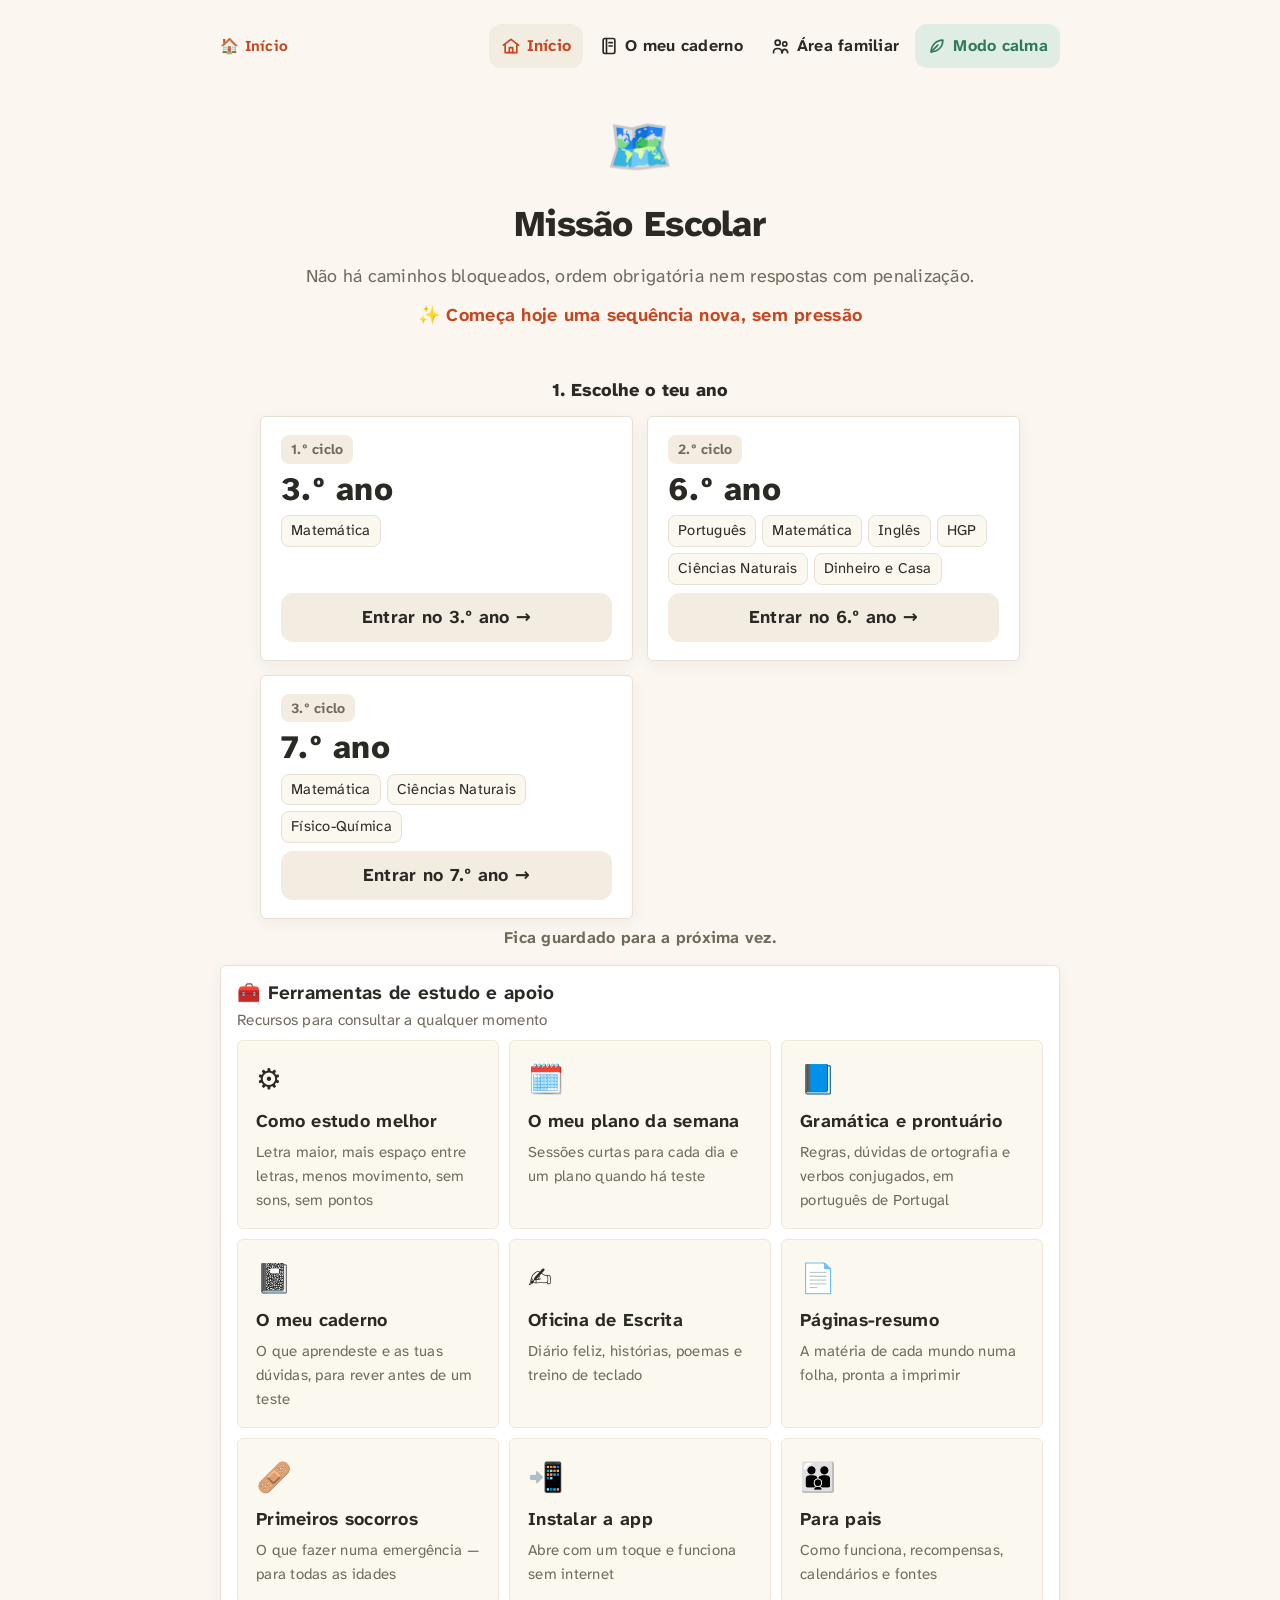
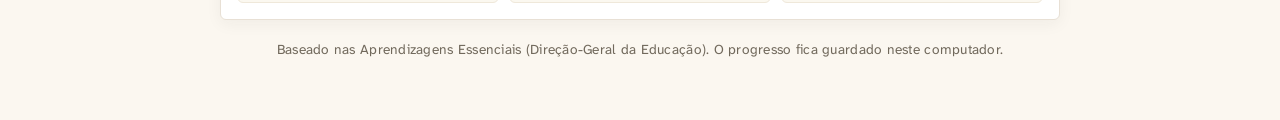
==== commit fc7e4ebd: "7.o ano: Matematica com 6 mundos (unidades do Prisma 7, com paginas do manual e do caderno) e a miss" ====
--- a/index.html
+++ b/index.html
@@ -4,14 +4,14 @@
 <meta charset="utf-8">
 <meta name="viewport" content="width=device-width,initial-scale=1,viewport-fit=cover">
 <title>Missão Escolar</title>
-<link rel="stylesheet" href="style.css?v=20261025-2128">
+<link rel="stylesheet" href="style.css?v=20261025-2219">
 <link rel="manifest" href="manifest.webmanifest">
 <meta name="theme-color" content="#C7461F">
 <link rel="icon" href="icon.svg" type="image/svg+xml">
 <link rel="icon" href="favicon-32.png" sizes="32x32" type="image/png">
 <link rel="apple-touch-icon" href="apple-touch-icon.png">
-<script src="prefs.js?v=20261025-2128"></script>
-<script src="navegacao.js?v=20261025-2128"></script>
+<script src="prefs.js?v=20261025-2219"></script>
+<script src="navegacao.js?v=20261025-2219"></script>
 </head>
 <body>
 
@@ -67,26 +67,27 @@
   <footer class="source">Baseado nas Aprendizagens Essenciais (Direção-Geral da Educação). O progresso fica guardado neste computador.</footer>
 </div>
 
-<script src="armazem.js?v=20261025-2128"></script>
-<script src="data/portugues.js?v=20261025-2128"></script>
-<script src="data/hgp.js?v=20261025-2128"></script>
-<script src="data/matematica.js?v=20261025-2128"></script>
-<script src="data/cn.js?v=20261025-2128"></script>
-<script src="data/ingles.js?v=20261025-2128"></script>
-<script src="data/financas.js?v=20261025-2128"></script>
-<script src="data/cn7.js?v=20261025-2128"></script>
-<script src="data/fq7.js?v=20261025-2128"></script>
-<script src="data/matematica3.js?v=20261025-2128"></script>
-<script src="shared.js?v=20261025-2128"></script>
-<script src="animacoes.js?v=20261025-2128"></script>
-<script src="animacoes-matematica.js?v=20261025-2128"></script>
-<script src="animacoes-ciencias.js?v=20261025-2128"></script>
-<script src="animacoes-ciencias-2.js?v=20261025-2128"></script>
-<script src="animacoes-socorros.js?v=20261025-2128"></script>
-<script src="animacoes-geologia.js?v=20261025-2128"></script>
-<script src="animacoes-hgp-pt-ing.js?v=20261025-2128"></script>
-<script src="animacoes-financas.js?v=20261025-2128"></script>
-<script src="home.js?v=20261025-2128"></script>
+<script src="armazem.js?v=20261025-2219"></script>
+<script src="data/portugues.js?v=20261025-2219"></script>
+<script src="data/hgp.js?v=20261025-2219"></script>
+<script src="data/matematica.js?v=20261025-2219"></script>
+<script src="data/cn.js?v=20261025-2219"></script>
+<script src="data/ingles.js?v=20261025-2219"></script>
+<script src="data/financas.js?v=20261025-2219"></script>
+<script src="data/cn7.js?v=20261025-2219"></script>
+<script src="data/fq7.js?v=20261025-2219"></script>
+<script src="data/matematica3.js?v=20261025-2219"></script>
+<script src="data/matematica7.js?v=20261025-2219"></script>
+<script src="shared.js?v=20261025-2219"></script>
+<script src="animacoes.js?v=20261025-2219"></script>
+<script src="animacoes-matematica.js?v=20261025-2219"></script>
+<script src="animacoes-ciencias.js?v=20261025-2219"></script>
+<script src="animacoes-ciencias-2.js?v=20261025-2219"></script>
+<script src="animacoes-socorros.js?v=20261025-2219"></script>
+<script src="animacoes-geologia.js?v=20261025-2219"></script>
+<script src="animacoes-hgp-pt-ing.js?v=20261025-2219"></script>
+<script src="animacoes-financas.js?v=20261025-2219"></script>
+<script src="home.js?v=20261025-2219"></script>
 
 </body>
 </html>
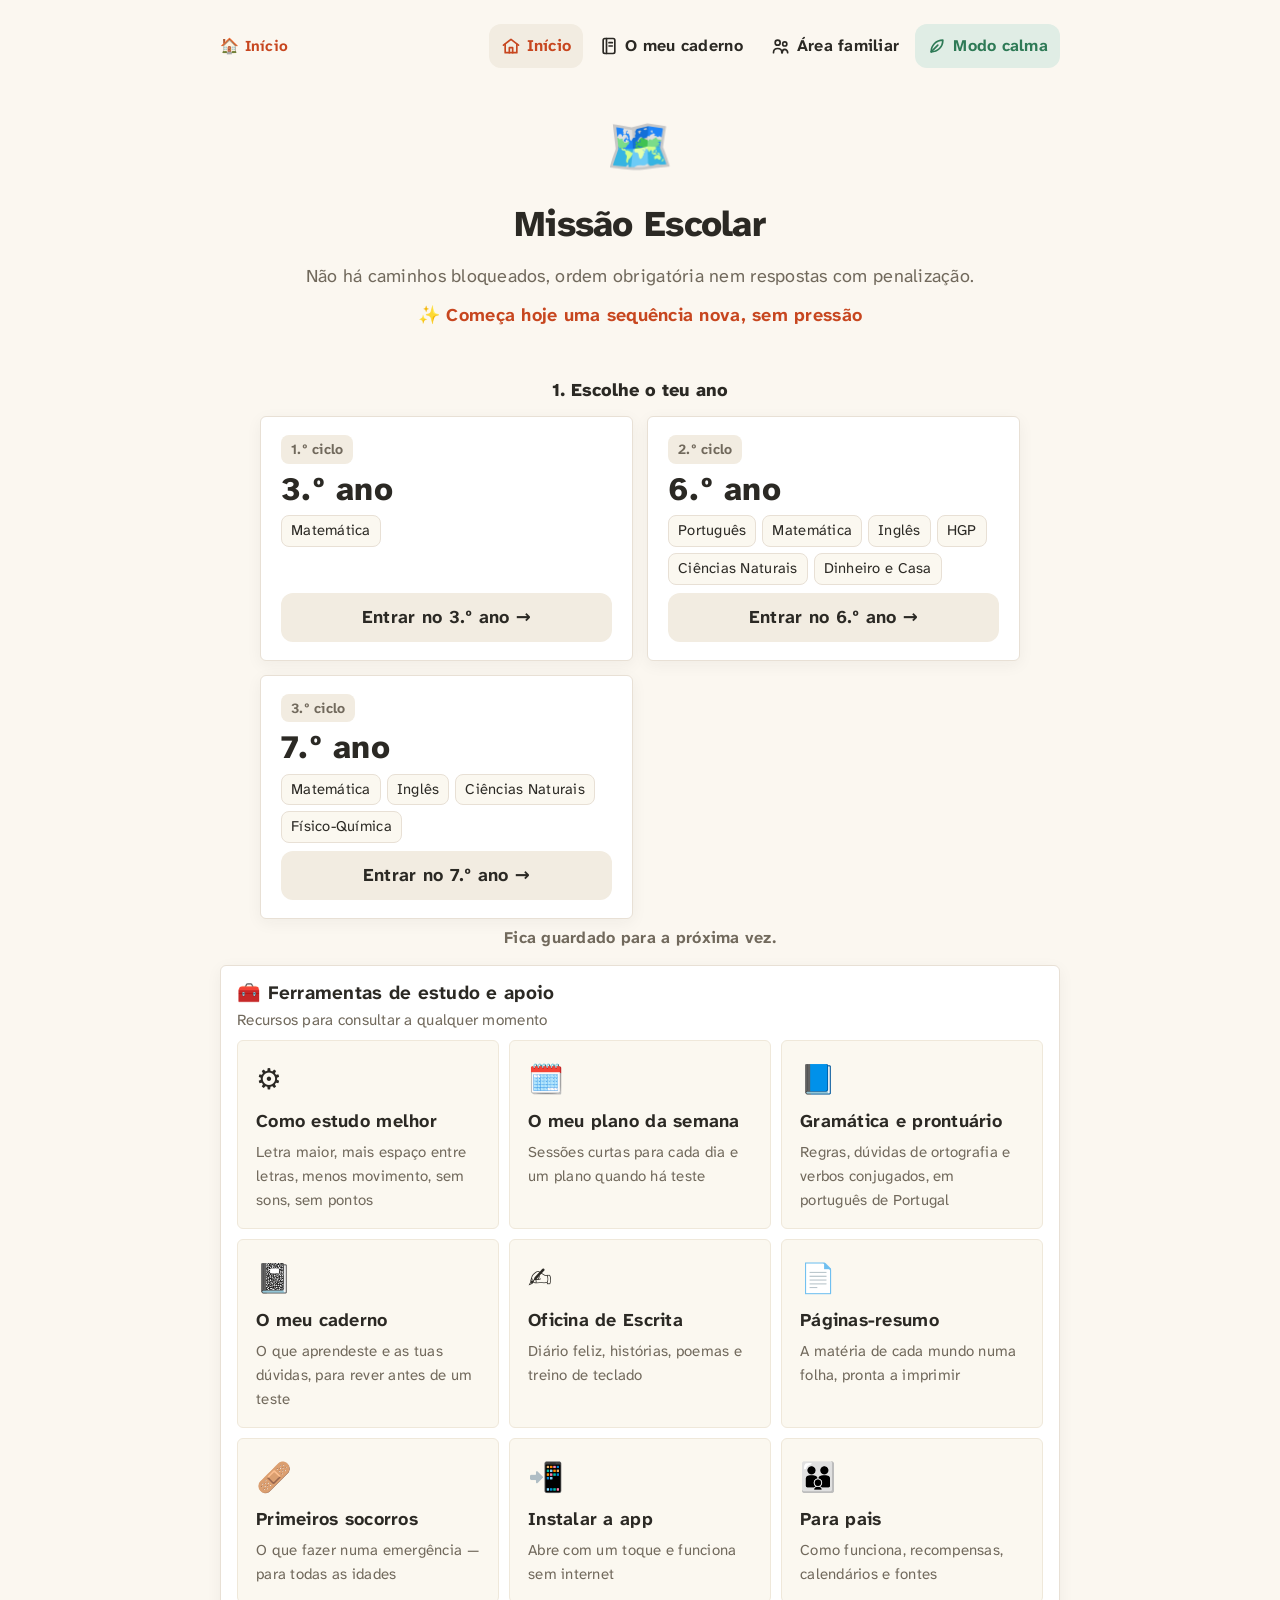
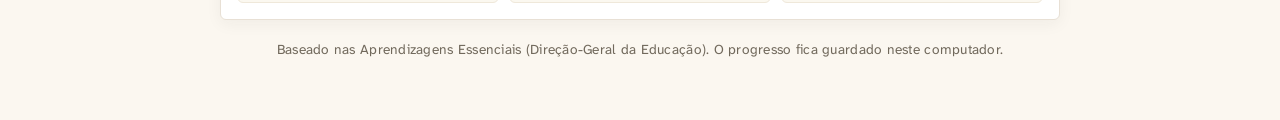
==== commit 647321f0: "7.o ano: Ingles com 6 mundos (as 5 unidades do Engaging 7 e os verbos irregulares da Verb Wheel) - d" ====
--- a/index.html
+++ b/index.html
@@ -4,14 +4,14 @@
 <meta charset="utf-8">
 <meta name="viewport" content="width=device-width,initial-scale=1,viewport-fit=cover">
 <title>Missão Escolar</title>
-<link rel="stylesheet" href="style.css?v=20261025-2219">
+<link rel="stylesheet" href="style.css?v=20261026-0710">
 <link rel="manifest" href="manifest.webmanifest">
 <meta name="theme-color" content="#C7461F">
 <link rel="icon" href="icon.svg" type="image/svg+xml">
 <link rel="icon" href="favicon-32.png" sizes="32x32" type="image/png">
 <link rel="apple-touch-icon" href="apple-touch-icon.png">
-<script src="prefs.js?v=20261025-2219"></script>
-<script src="navegacao.js?v=20261025-2219"></script>
+<script src="prefs.js?v=20261026-0710"></script>
+<script src="navegacao.js?v=20261026-0710"></script>
 </head>
 <body>
 
@@ -67,27 +67,28 @@
   <footer class="source">Baseado nas Aprendizagens Essenciais (Direção-Geral da Educação). O progresso fica guardado neste computador.</footer>
 </div>
 
-<script src="armazem.js?v=20261025-2219"></script>
-<script src="data/portugues.js?v=20261025-2219"></script>
-<script src="data/hgp.js?v=20261025-2219"></script>
-<script src="data/matematica.js?v=20261025-2219"></script>
-<script src="data/cn.js?v=20261025-2219"></script>
-<script src="data/ingles.js?v=20261025-2219"></script>
-<script src="data/financas.js?v=20261025-2219"></script>
-<script src="data/cn7.js?v=20261025-2219"></script>
-<script src="data/fq7.js?v=20261025-2219"></script>
-<script src="data/matematica3.js?v=20261025-2219"></script>
-<script src="data/matematica7.js?v=20261025-2219"></script>
-<script src="shared.js?v=20261025-2219"></script>
-<script src="animacoes.js?v=20261025-2219"></script>
-<script src="animacoes-matematica.js?v=20261025-2219"></script>
-<script src="animacoes-ciencias.js?v=20261025-2219"></script>
-<script src="animacoes-ciencias-2.js?v=20261025-2219"></script>
-<script src="animacoes-socorros.js?v=20261025-2219"></script>
-<script src="animacoes-geologia.js?v=20261025-2219"></script>
-<script src="animacoes-hgp-pt-ing.js?v=20261025-2219"></script>
-<script src="animacoes-financas.js?v=20261025-2219"></script>
-<script src="home.js?v=20261025-2219"></script>
+<script src="armazem.js?v=20261026-0710"></script>
+<script src="data/portugues.js?v=20261026-0710"></script>
+<script src="data/hgp.js?v=20261026-0710"></script>
+<script src="data/matematica.js?v=20261026-0710"></script>
+<script src="data/cn.js?v=20261026-0710"></script>
+<script src="data/ingles.js?v=20261026-0710"></script>
+<script src="data/financas.js?v=20261026-0710"></script>
+<script src="data/cn7.js?v=20261026-0710"></script>
+<script src="data/fq7.js?v=20261026-0710"></script>
+<script src="data/matematica3.js?v=20261026-0710"></script>
+<script src="data/matematica7.js?v=20261026-0710"></script>
+<script src="data/ingles7.js?v=20261026-0710"></script>
+<script src="shared.js?v=20261026-0710"></script>
+<script src="animacoes.js?v=20261026-0710"></script>
+<script src="animacoes-matematica.js?v=20261026-0710"></script>
+<script src="animacoes-ciencias.js?v=20261026-0710"></script>
+<script src="animacoes-ciencias-2.js?v=20261026-0710"></script>
+<script src="animacoes-socorros.js?v=20261026-0710"></script>
+<script src="animacoes-geologia.js?v=20261026-0710"></script>
+<script src="animacoes-hgp-pt-ing.js?v=20261026-0710"></script>
+<script src="animacoes-financas.js?v=20261026-0710"></script>
+<script src="home.js?v=20261026-0710"></script>
 
 </body>
 </html>
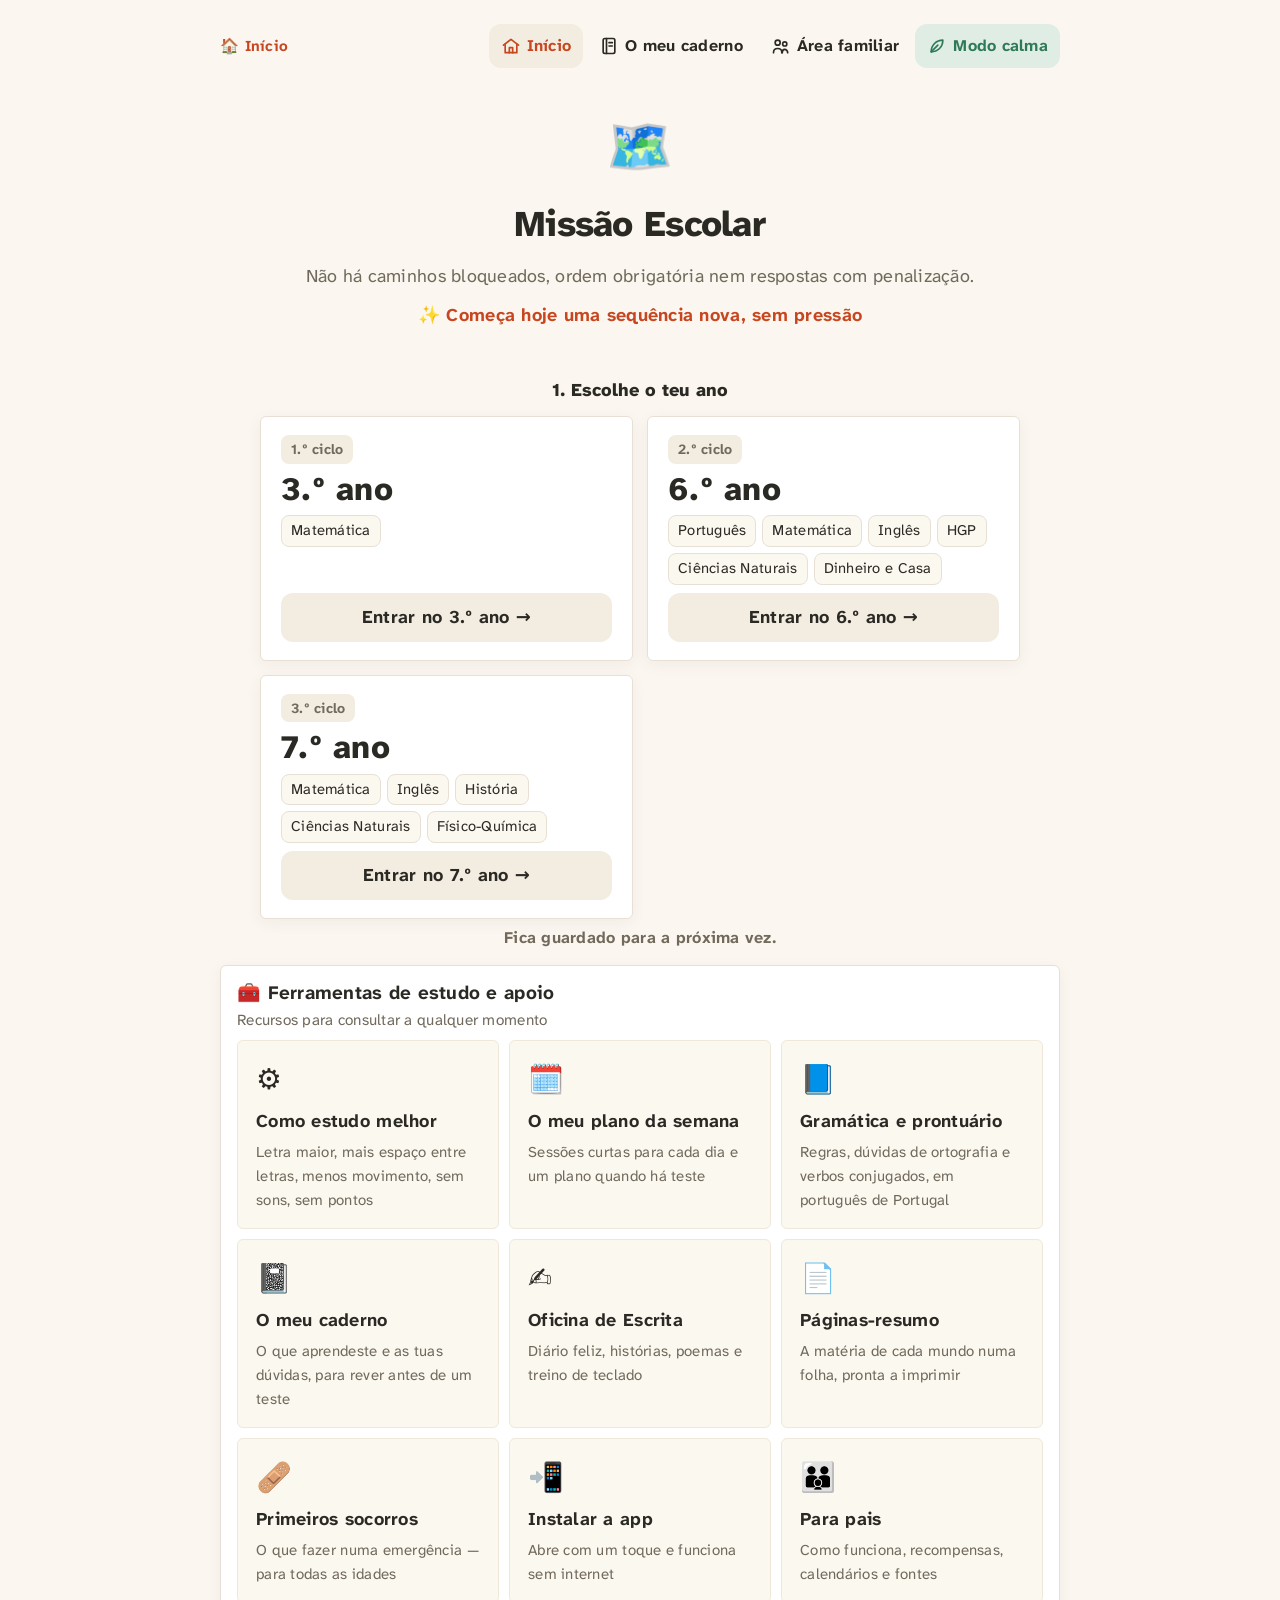
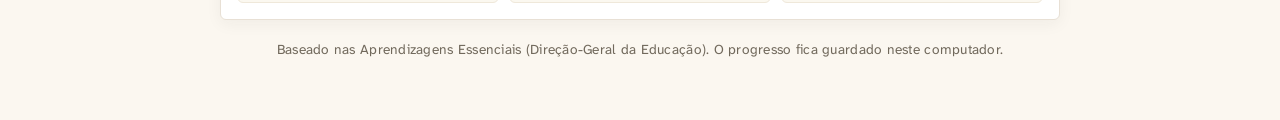
==== commit b43b563f: "7.o ano: Historia com 12 mundos (os subdominios A1 a D3 do Somos Historia 7) - data/historia7.js: da" ====
--- a/index.html
+++ b/index.html
@@ -4,14 +4,14 @@
 <meta charset="utf-8">
 <meta name="viewport" content="width=device-width,initial-scale=1,viewport-fit=cover">
 <title>Missão Escolar</title>
-<link rel="stylesheet" href="style.css?v=20261026-0710">
+<link rel="stylesheet" href="style.css?v=20261026-0721">
 <link rel="manifest" href="manifest.webmanifest">
 <meta name="theme-color" content="#C7461F">
 <link rel="icon" href="icon.svg" type="image/svg+xml">
 <link rel="icon" href="favicon-32.png" sizes="32x32" type="image/png">
 <link rel="apple-touch-icon" href="apple-touch-icon.png">
-<script src="prefs.js?v=20261026-0710"></script>
-<script src="navegacao.js?v=20261026-0710"></script>
+<script src="prefs.js?v=20261026-0721"></script>
+<script src="navegacao.js?v=20261026-0721"></script>
 </head>
 <body>
 
@@ -67,28 +67,29 @@
   <footer class="source">Baseado nas Aprendizagens Essenciais (Direção-Geral da Educação). O progresso fica guardado neste computador.</footer>
 </div>
 
-<script src="armazem.js?v=20261026-0710"></script>
-<script src="data/portugues.js?v=20261026-0710"></script>
-<script src="data/hgp.js?v=20261026-0710"></script>
-<script src="data/matematica.js?v=20261026-0710"></script>
-<script src="data/cn.js?v=20261026-0710"></script>
-<script src="data/ingles.js?v=20261026-0710"></script>
-<script src="data/financas.js?v=20261026-0710"></script>
-<script src="data/cn7.js?v=20261026-0710"></script>
-<script src="data/fq7.js?v=20261026-0710"></script>
-<script src="data/matematica3.js?v=20261026-0710"></script>
-<script src="data/matematica7.js?v=20261026-0710"></script>
-<script src="data/ingles7.js?v=20261026-0710"></script>
-<script src="shared.js?v=20261026-0710"></script>
-<script src="animacoes.js?v=20261026-0710"></script>
-<script src="animacoes-matematica.js?v=20261026-0710"></script>
-<script src="animacoes-ciencias.js?v=20261026-0710"></script>
-<script src="animacoes-ciencias-2.js?v=20261026-0710"></script>
-<script src="animacoes-socorros.js?v=20261026-0710"></script>
-<script src="animacoes-geologia.js?v=20261026-0710"></script>
-<script src="animacoes-hgp-pt-ing.js?v=20261026-0710"></script>
-<script src="animacoes-financas.js?v=20261026-0710"></script>
-<script src="home.js?v=20261026-0710"></script>
+<script src="armazem.js?v=20261026-0721"></script>
+<script src="data/portugues.js?v=20261026-0721"></script>
+<script src="data/hgp.js?v=20261026-0721"></script>
+<script src="data/matematica.js?v=20261026-0721"></script>
+<script src="data/cn.js?v=20261026-0721"></script>
+<script src="data/ingles.js?v=20261026-0721"></script>
+<script src="data/financas.js?v=20261026-0721"></script>
+<script src="data/cn7.js?v=20261026-0721"></script>
+<script src="data/fq7.js?v=20261026-0721"></script>
+<script src="data/matematica3.js?v=20261026-0721"></script>
+<script src="data/matematica7.js?v=20261026-0721"></script>
+<script src="data/ingles7.js?v=20261026-0721"></script>
+<script src="data/historia7.js?v=20261026-0721"></script>
+<script src="shared.js?v=20261026-0721"></script>
+<script src="animacoes.js?v=20261026-0721"></script>
+<script src="animacoes-matematica.js?v=20261026-0721"></script>
+<script src="animacoes-ciencias.js?v=20261026-0721"></script>
+<script src="animacoes-ciencias-2.js?v=20261026-0721"></script>
+<script src="animacoes-socorros.js?v=20261026-0721"></script>
+<script src="animacoes-geologia.js?v=20261026-0721"></script>
+<script src="animacoes-hgp-pt-ing.js?v=20261026-0721"></script>
+<script src="animacoes-financas.js?v=20261026-0721"></script>
+<script src="home.js?v=20261026-0721"></script>
 
 </body>
 </html>
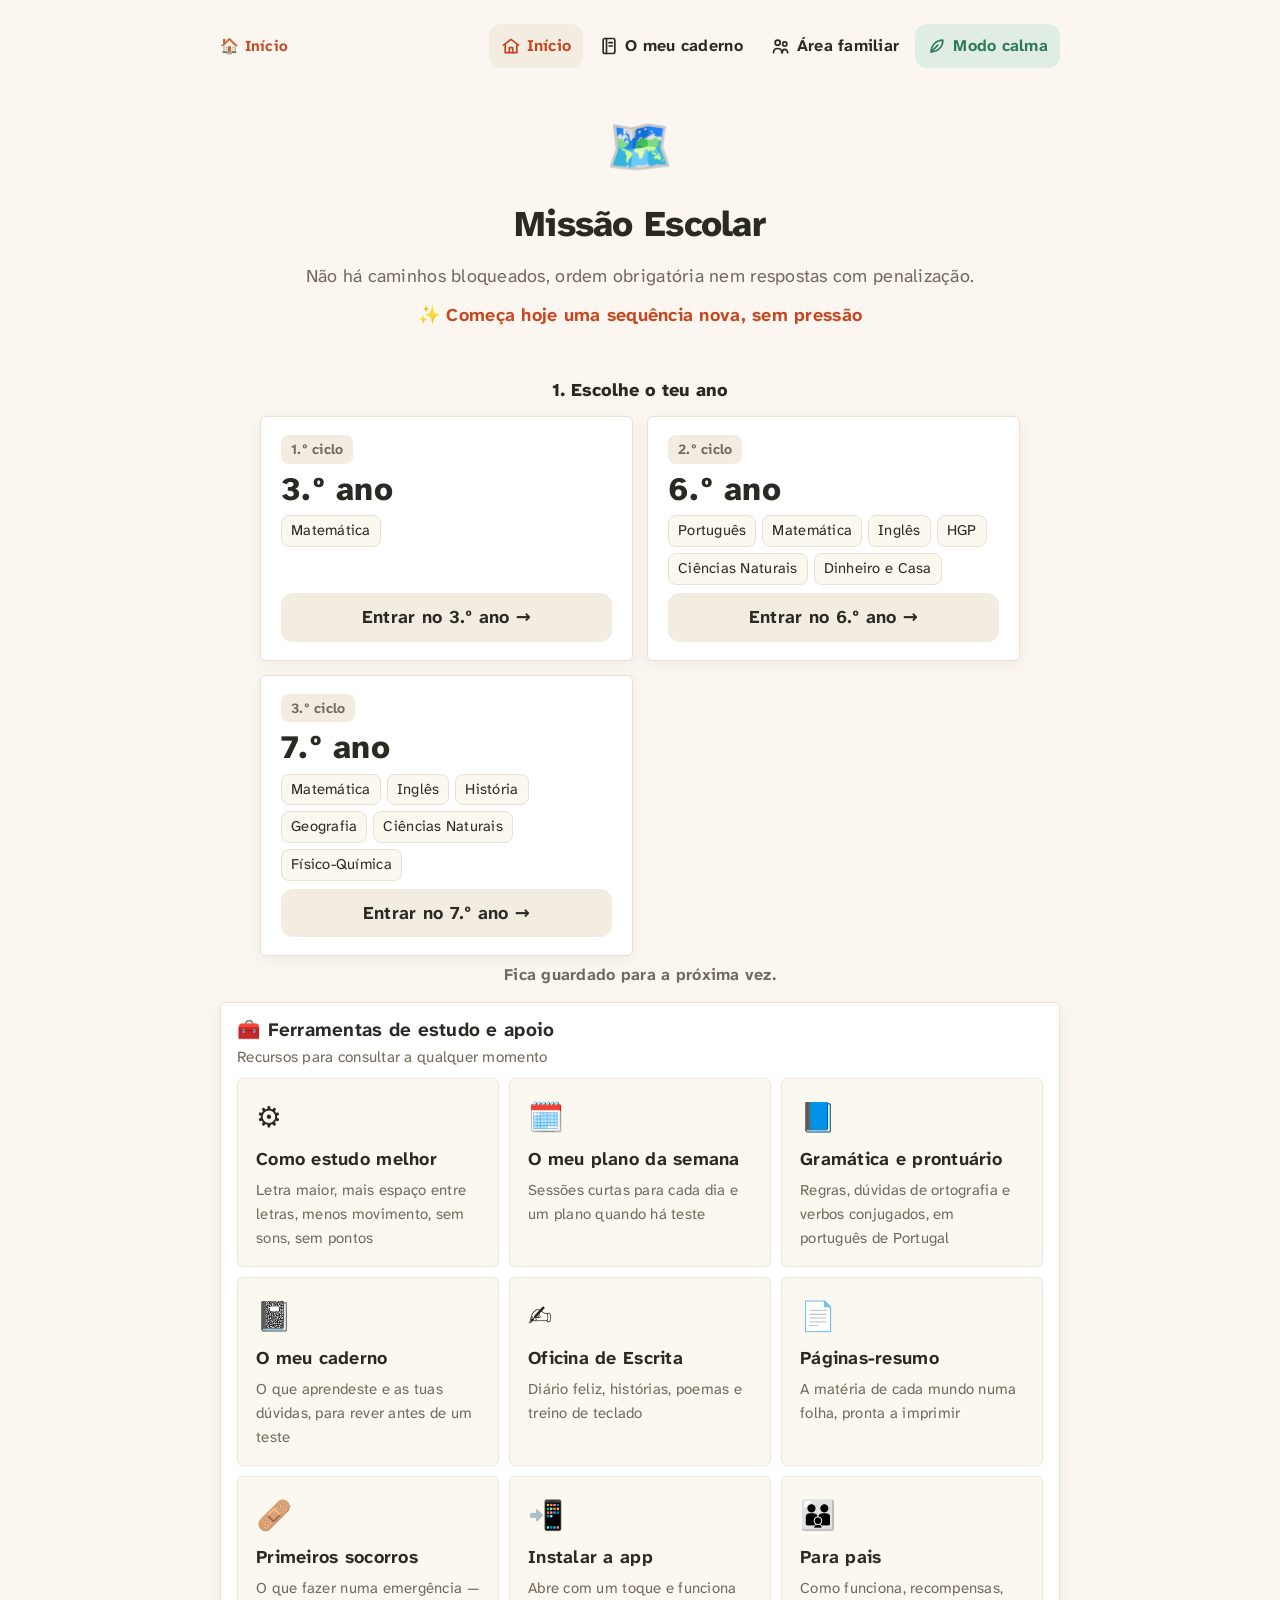
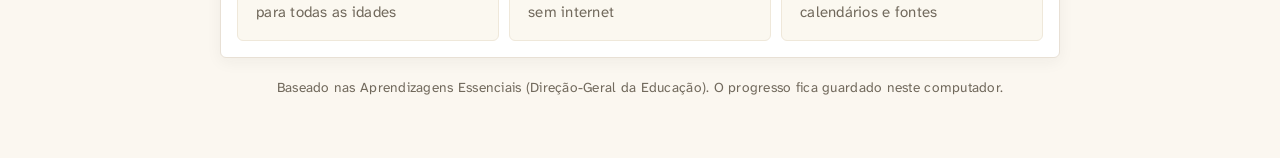
==== commit 001af5c9: "7.o ano: Geografia com 7 mundos (temas do Novo Mapa-Mundo 7) - data/geografia7.js: a grande viagem (" ====
--- a/index.html
+++ b/index.html
@@ -4,14 +4,14 @@
 <meta charset="utf-8">
 <meta name="viewport" content="width=device-width,initial-scale=1,viewport-fit=cover">
 <title>Missão Escolar</title>
-<link rel="stylesheet" href="style.css?v=20261026-0721">
+<link rel="stylesheet" href="style.css?v=20261026-0729">
 <link rel="manifest" href="manifest.webmanifest">
 <meta name="theme-color" content="#C7461F">
 <link rel="icon" href="icon.svg" type="image/svg+xml">
 <link rel="icon" href="favicon-32.png" sizes="32x32" type="image/png">
 <link rel="apple-touch-icon" href="apple-touch-icon.png">
-<script src="prefs.js?v=20261026-0721"></script>
-<script src="navegacao.js?v=20261026-0721"></script>
+<script src="prefs.js?v=20261026-0729"></script>
+<script src="navegacao.js?v=20261026-0729"></script>
 </head>
 <body>
 
@@ -67,29 +67,30 @@
   <footer class="source">Baseado nas Aprendizagens Essenciais (Direção-Geral da Educação). O progresso fica guardado neste computador.</footer>
 </div>
 
-<script src="armazem.js?v=20261026-0721"></script>
-<script src="data/portugues.js?v=20261026-0721"></script>
-<script src="data/hgp.js?v=20261026-0721"></script>
-<script src="data/matematica.js?v=20261026-0721"></script>
-<script src="data/cn.js?v=20261026-0721"></script>
-<script src="data/ingles.js?v=20261026-0721"></script>
-<script src="data/financas.js?v=20261026-0721"></script>
-<script src="data/cn7.js?v=20261026-0721"></script>
-<script src="data/fq7.js?v=20261026-0721"></script>
-<script src="data/matematica3.js?v=20261026-0721"></script>
-<script src="data/matematica7.js?v=20261026-0721"></script>
-<script src="data/ingles7.js?v=20261026-0721"></script>
-<script src="data/historia7.js?v=20261026-0721"></script>
-<script src="shared.js?v=20261026-0721"></script>
-<script src="animacoes.js?v=20261026-0721"></script>
-<script src="animacoes-matematica.js?v=20261026-0721"></script>
-<script src="animacoes-ciencias.js?v=20261026-0721"></script>
-<script src="animacoes-ciencias-2.js?v=20261026-0721"></script>
-<script src="animacoes-socorros.js?v=20261026-0721"></script>
-<script src="animacoes-geologia.js?v=20261026-0721"></script>
-<script src="animacoes-hgp-pt-ing.js?v=20261026-0721"></script>
-<script src="animacoes-financas.js?v=20261026-0721"></script>
-<script src="home.js?v=20261026-0721"></script>
+<script src="armazem.js?v=20261026-0729"></script>
+<script src="data/portugues.js?v=20261026-0729"></script>
+<script src="data/hgp.js?v=20261026-0729"></script>
+<script src="data/matematica.js?v=20261026-0729"></script>
+<script src="data/cn.js?v=20261026-0729"></script>
+<script src="data/ingles.js?v=20261026-0729"></script>
+<script src="data/financas.js?v=20261026-0729"></script>
+<script src="data/cn7.js?v=20261026-0729"></script>
+<script src="data/fq7.js?v=20261026-0729"></script>
+<script src="data/matematica3.js?v=20261026-0729"></script>
+<script src="data/matematica7.js?v=20261026-0729"></script>
+<script src="data/ingles7.js?v=20261026-0729"></script>
+<script src="data/historia7.js?v=20261026-0729"></script>
+<script src="data/geografia7.js?v=20261026-0729"></script>
+<script src="shared.js?v=20261026-0729"></script>
+<script src="animacoes.js?v=20261026-0729"></script>
+<script src="animacoes-matematica.js?v=20261026-0729"></script>
+<script src="animacoes-ciencias.js?v=20261026-0729"></script>
+<script src="animacoes-ciencias-2.js?v=20261026-0729"></script>
+<script src="animacoes-socorros.js?v=20261026-0729"></script>
+<script src="animacoes-geologia.js?v=20261026-0729"></script>
+<script src="animacoes-hgp-pt-ing.js?v=20261026-0729"></script>
+<script src="animacoes-financas.js?v=20261026-0729"></script>
+<script src="home.js?v=20261026-0729"></script>
 
 </body>
 </html>
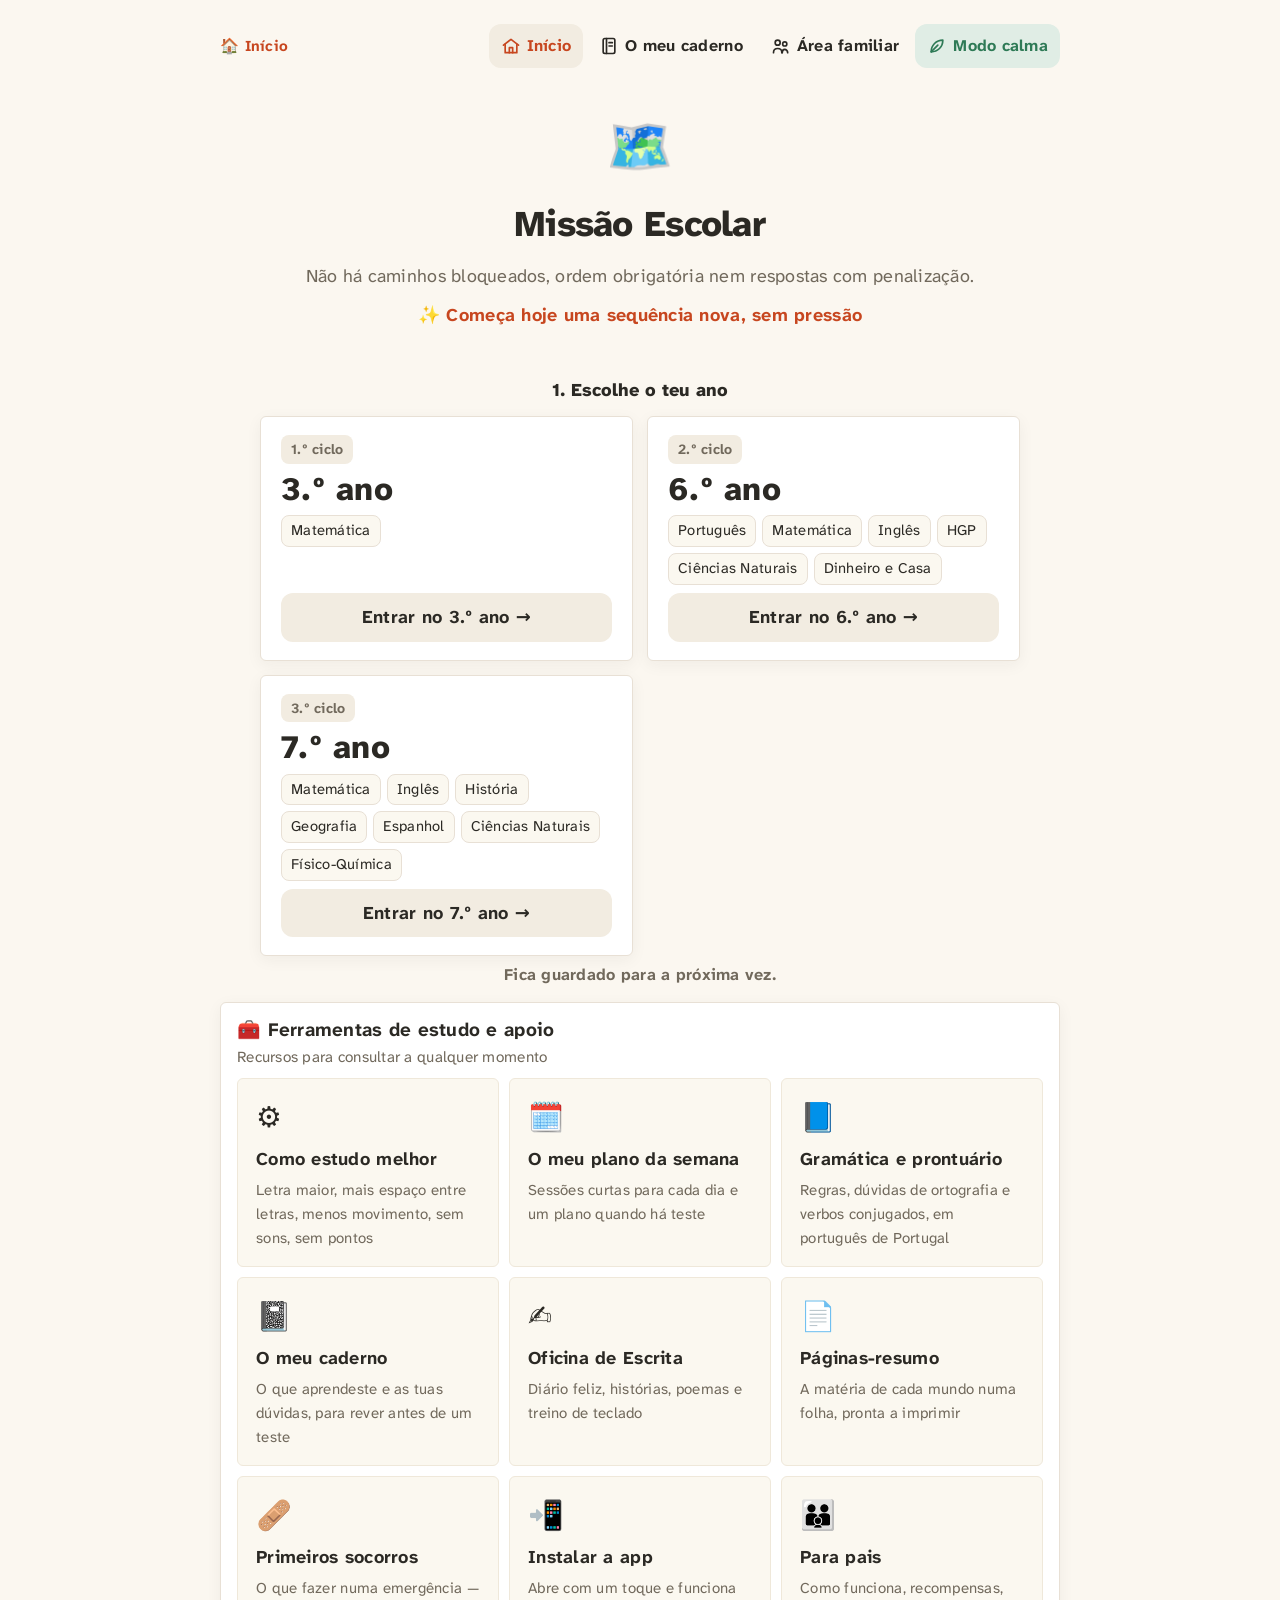
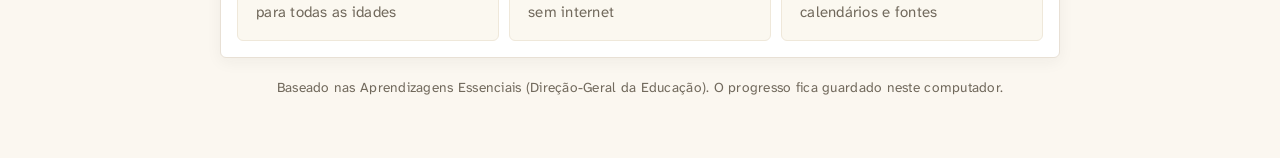
==== commit 4c2cad06: "7.o ano: Espanhol com 7 mundos (Embarque e as 6 unidades do caderno A bordo 7) - data/espanhol7.js: " ====
--- a/index.html
+++ b/index.html
@@ -4,14 +4,14 @@
 <meta charset="utf-8">
 <meta name="viewport" content="width=device-width,initial-scale=1,viewport-fit=cover">
 <title>Missão Escolar</title>
-<link rel="stylesheet" href="style.css?v=20261026-0729">
+<link rel="stylesheet" href="style.css?v=20261026-0736">
 <link rel="manifest" href="manifest.webmanifest">
 <meta name="theme-color" content="#C7461F">
 <link rel="icon" href="icon.svg" type="image/svg+xml">
 <link rel="icon" href="favicon-32.png" sizes="32x32" type="image/png">
 <link rel="apple-touch-icon" href="apple-touch-icon.png">
-<script src="prefs.js?v=20261026-0729"></script>
-<script src="navegacao.js?v=20261026-0729"></script>
+<script src="prefs.js?v=20261026-0736"></script>
+<script src="navegacao.js?v=20261026-0736"></script>
 </head>
 <body>
 
@@ -67,30 +67,31 @@
   <footer class="source">Baseado nas Aprendizagens Essenciais (Direção-Geral da Educação). O progresso fica guardado neste computador.</footer>
 </div>
 
-<script src="armazem.js?v=20261026-0729"></script>
-<script src="data/portugues.js?v=20261026-0729"></script>
-<script src="data/hgp.js?v=20261026-0729"></script>
-<script src="data/matematica.js?v=20261026-0729"></script>
-<script src="data/cn.js?v=20261026-0729"></script>
-<script src="data/ingles.js?v=20261026-0729"></script>
-<script src="data/financas.js?v=20261026-0729"></script>
-<script src="data/cn7.js?v=20261026-0729"></script>
-<script src="data/fq7.js?v=20261026-0729"></script>
-<script src="data/matematica3.js?v=20261026-0729"></script>
-<script src="data/matematica7.js?v=20261026-0729"></script>
-<script src="data/ingles7.js?v=20261026-0729"></script>
-<script src="data/historia7.js?v=20261026-0729"></script>
-<script src="data/geografia7.js?v=20261026-0729"></script>
-<script src="shared.js?v=20261026-0729"></script>
-<script src="animacoes.js?v=20261026-0729"></script>
-<script src="animacoes-matematica.js?v=20261026-0729"></script>
-<script src="animacoes-ciencias.js?v=20261026-0729"></script>
-<script src="animacoes-ciencias-2.js?v=20261026-0729"></script>
-<script src="animacoes-socorros.js?v=20261026-0729"></script>
-<script src="animacoes-geologia.js?v=20261026-0729"></script>
-<script src="animacoes-hgp-pt-ing.js?v=20261026-0729"></script>
-<script src="animacoes-financas.js?v=20261026-0729"></script>
-<script src="home.js?v=20261026-0729"></script>
+<script src="armazem.js?v=20261026-0736"></script>
+<script src="data/portugues.js?v=20261026-0736"></script>
+<script src="data/hgp.js?v=20261026-0736"></script>
+<script src="data/matematica.js?v=20261026-0736"></script>
+<script src="data/cn.js?v=20261026-0736"></script>
+<script src="data/ingles.js?v=20261026-0736"></script>
+<script src="data/financas.js?v=20261026-0736"></script>
+<script src="data/cn7.js?v=20261026-0736"></script>
+<script src="data/fq7.js?v=20261026-0736"></script>
+<script src="data/matematica3.js?v=20261026-0736"></script>
+<script src="data/matematica7.js?v=20261026-0736"></script>
+<script src="data/ingles7.js?v=20261026-0736"></script>
+<script src="data/historia7.js?v=20261026-0736"></script>
+<script src="data/geografia7.js?v=20261026-0736"></script>
+<script src="data/espanhol7.js?v=20261026-0736"></script>
+<script src="shared.js?v=20261026-0736"></script>
+<script src="animacoes.js?v=20261026-0736"></script>
+<script src="animacoes-matematica.js?v=20261026-0736"></script>
+<script src="animacoes-ciencias.js?v=20261026-0736"></script>
+<script src="animacoes-ciencias-2.js?v=20261026-0736"></script>
+<script src="animacoes-socorros.js?v=20261026-0736"></script>
+<script src="animacoes-geologia.js?v=20261026-0736"></script>
+<script src="animacoes-hgp-pt-ing.js?v=20261026-0736"></script>
+<script src="animacoes-financas.js?v=20261026-0736"></script>
+<script src="home.js?v=20261026-0736"></script>
 
 </body>
 </html>
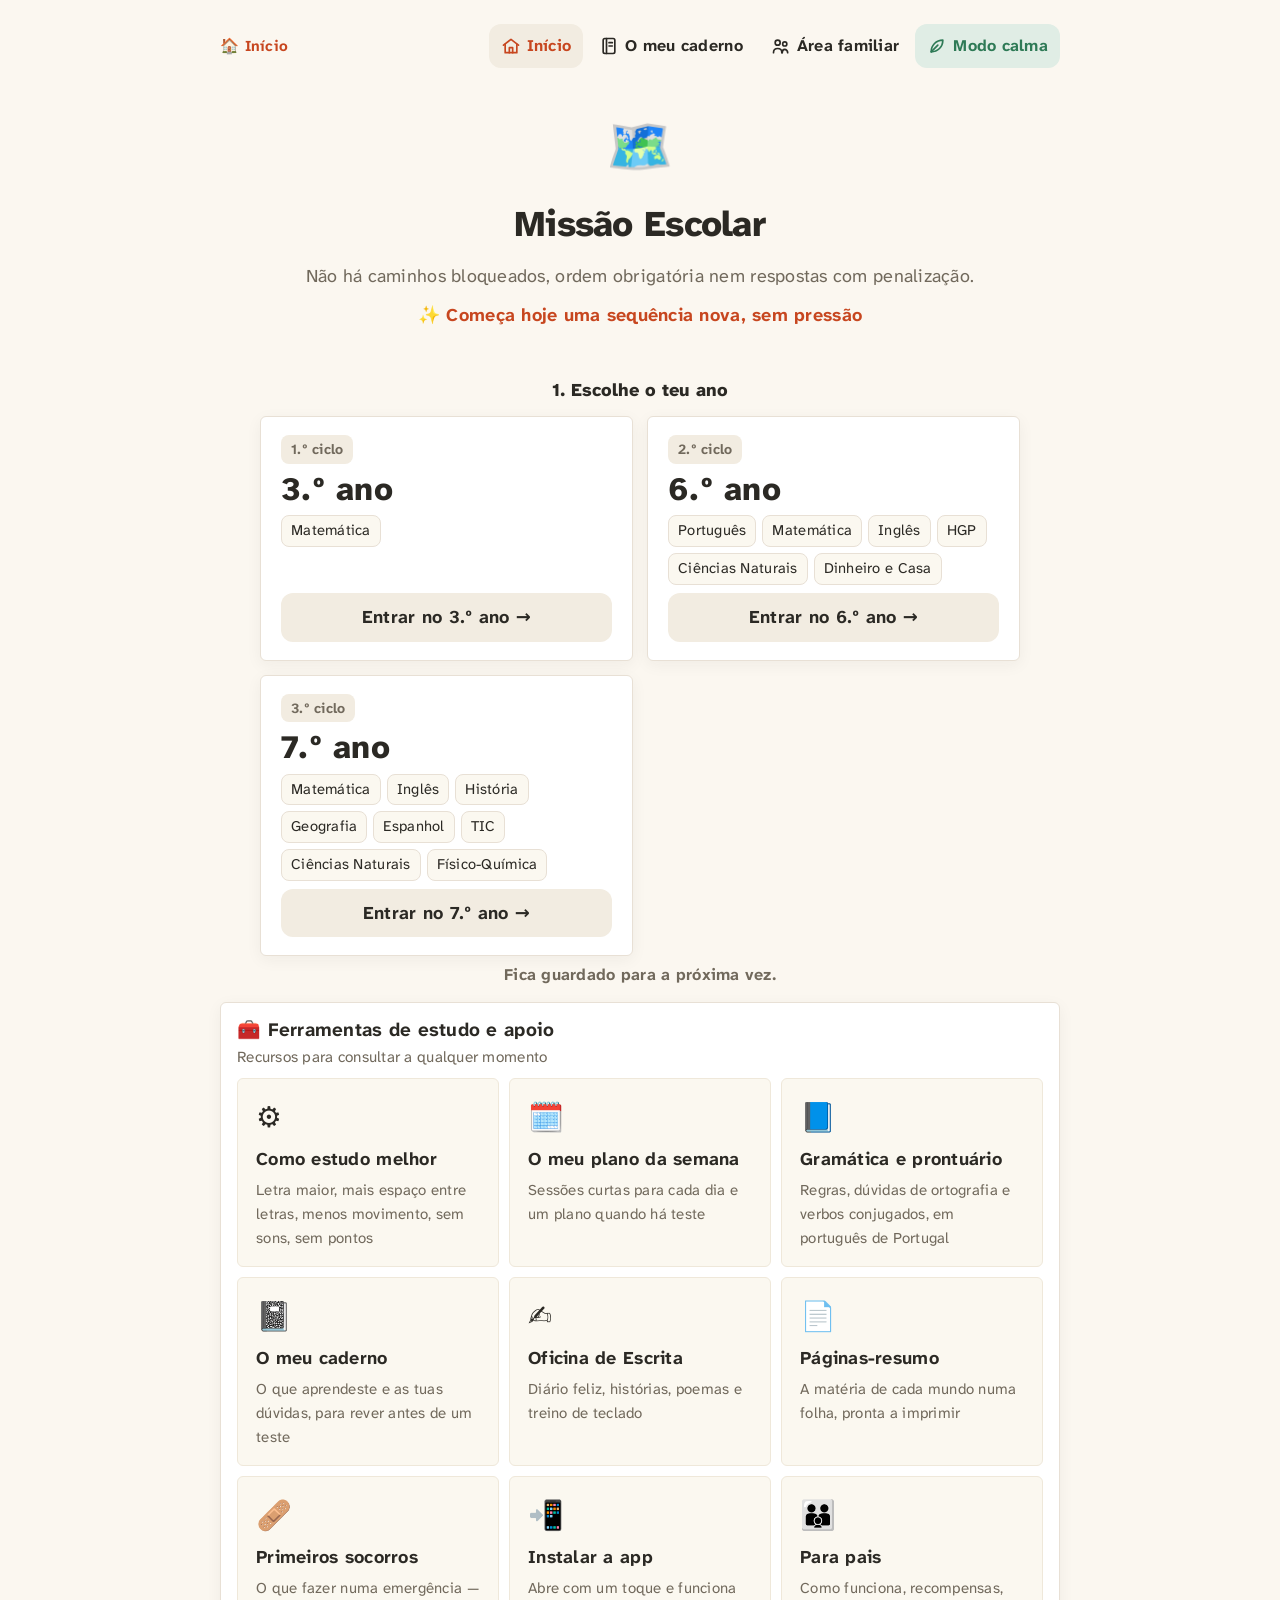
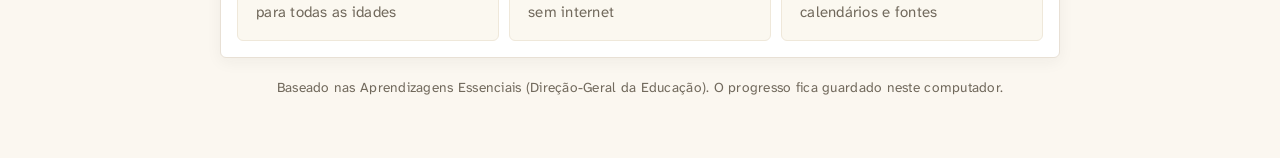
==== commit 2464db95: "7.o ano: TIC com 6 mundos (capitulos do Login TIC 7 e cidadania digital) - data/tic7.js: sistema ope" ====
--- a/index.html
+++ b/index.html
@@ -4,14 +4,14 @@
 <meta charset="utf-8">
 <meta name="viewport" content="width=device-width,initial-scale=1,viewport-fit=cover">
 <title>Missão Escolar</title>
-<link rel="stylesheet" href="style.css?v=20261026-0736">
+<link rel="stylesheet" href="style.css?v=20261026-0744">
 <link rel="manifest" href="manifest.webmanifest">
 <meta name="theme-color" content="#C7461F">
 <link rel="icon" href="icon.svg" type="image/svg+xml">
 <link rel="icon" href="favicon-32.png" sizes="32x32" type="image/png">
 <link rel="apple-touch-icon" href="apple-touch-icon.png">
-<script src="prefs.js?v=20261026-0736"></script>
-<script src="navegacao.js?v=20261026-0736"></script>
+<script src="prefs.js?v=20261026-0744"></script>
+<script src="navegacao.js?v=20261026-0744"></script>
 </head>
 <body>
 
@@ -67,31 +67,32 @@
   <footer class="source">Baseado nas Aprendizagens Essenciais (Direção-Geral da Educação). O progresso fica guardado neste computador.</footer>
 </div>
 
-<script src="armazem.js?v=20261026-0736"></script>
-<script src="data/portugues.js?v=20261026-0736"></script>
-<script src="data/hgp.js?v=20261026-0736"></script>
-<script src="data/matematica.js?v=20261026-0736"></script>
-<script src="data/cn.js?v=20261026-0736"></script>
-<script src="data/ingles.js?v=20261026-0736"></script>
-<script src="data/financas.js?v=20261026-0736"></script>
-<script src="data/cn7.js?v=20261026-0736"></script>
-<script src="data/fq7.js?v=20261026-0736"></script>
-<script src="data/matematica3.js?v=20261026-0736"></script>
-<script src="data/matematica7.js?v=20261026-0736"></script>
-<script src="data/ingles7.js?v=20261026-0736"></script>
-<script src="data/historia7.js?v=20261026-0736"></script>
-<script src="data/geografia7.js?v=20261026-0736"></script>
-<script src="data/espanhol7.js?v=20261026-0736"></script>
-<script src="shared.js?v=20261026-0736"></script>
-<script src="animacoes.js?v=20261026-0736"></script>
-<script src="animacoes-matematica.js?v=20261026-0736"></script>
-<script src="animacoes-ciencias.js?v=20261026-0736"></script>
-<script src="animacoes-ciencias-2.js?v=20261026-0736"></script>
-<script src="animacoes-socorros.js?v=20261026-0736"></script>
-<script src="animacoes-geologia.js?v=20261026-0736"></script>
-<script src="animacoes-hgp-pt-ing.js?v=20261026-0736"></script>
-<script src="animacoes-financas.js?v=20261026-0736"></script>
-<script src="home.js?v=20261026-0736"></script>
+<script src="armazem.js?v=20261026-0744"></script>
+<script src="data/portugues.js?v=20261026-0744"></script>
+<script src="data/hgp.js?v=20261026-0744"></script>
+<script src="data/matematica.js?v=20261026-0744"></script>
+<script src="data/cn.js?v=20261026-0744"></script>
+<script src="data/ingles.js?v=20261026-0744"></script>
+<script src="data/financas.js?v=20261026-0744"></script>
+<script src="data/cn7.js?v=20261026-0744"></script>
+<script src="data/fq7.js?v=20261026-0744"></script>
+<script src="data/matematica3.js?v=20261026-0744"></script>
+<script src="data/matematica7.js?v=20261026-0744"></script>
+<script src="data/ingles7.js?v=20261026-0744"></script>
+<script src="data/historia7.js?v=20261026-0744"></script>
+<script src="data/geografia7.js?v=20261026-0744"></script>
+<script src="data/espanhol7.js?v=20261026-0744"></script>
+<script src="data/tic7.js?v=20261026-0744"></script>
+<script src="shared.js?v=20261026-0744"></script>
+<script src="animacoes.js?v=20261026-0744"></script>
+<script src="animacoes-matematica.js?v=20261026-0744"></script>
+<script src="animacoes-ciencias.js?v=20261026-0744"></script>
+<script src="animacoes-ciencias-2.js?v=20261026-0744"></script>
+<script src="animacoes-socorros.js?v=20261026-0744"></script>
+<script src="animacoes-geologia.js?v=20261026-0744"></script>
+<script src="animacoes-hgp-pt-ing.js?v=20261026-0744"></script>
+<script src="animacoes-financas.js?v=20261026-0744"></script>
+<script src="home.js?v=20261026-0744"></script>
 
 </body>
 </html>
